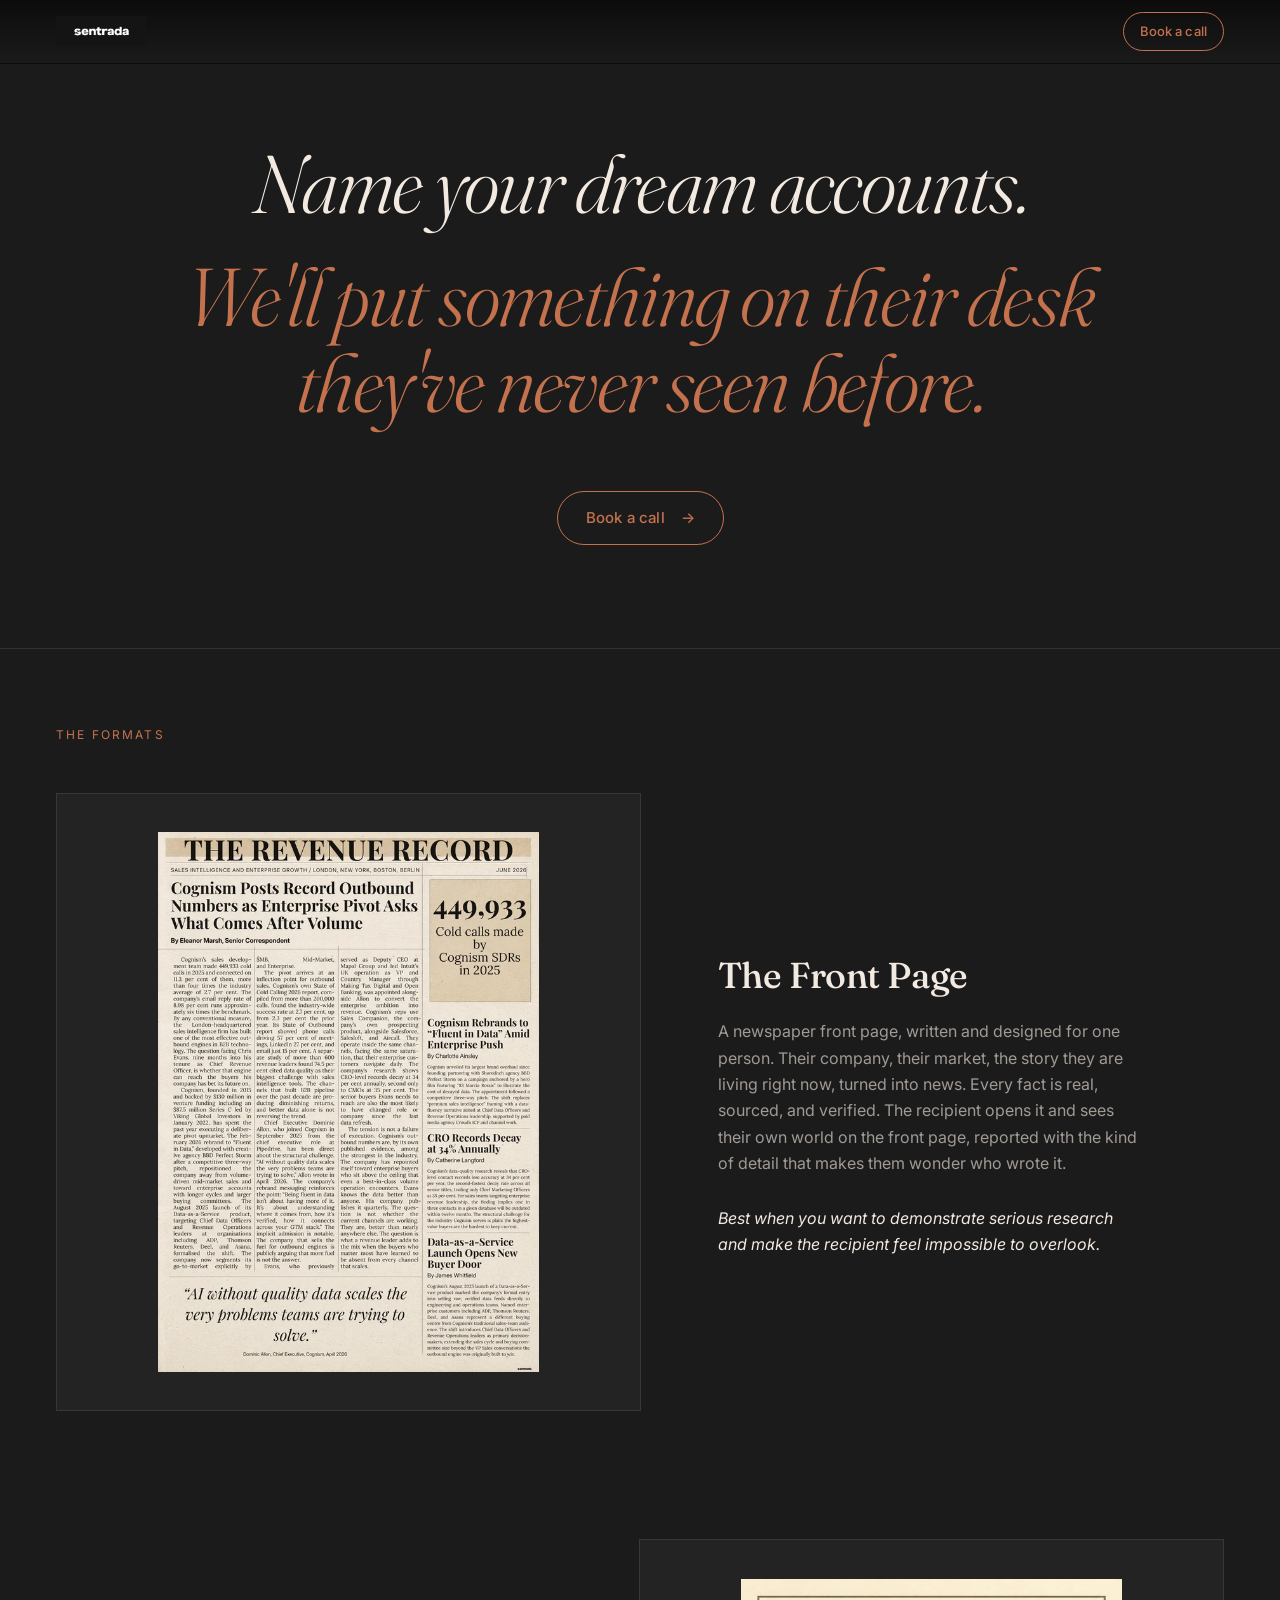
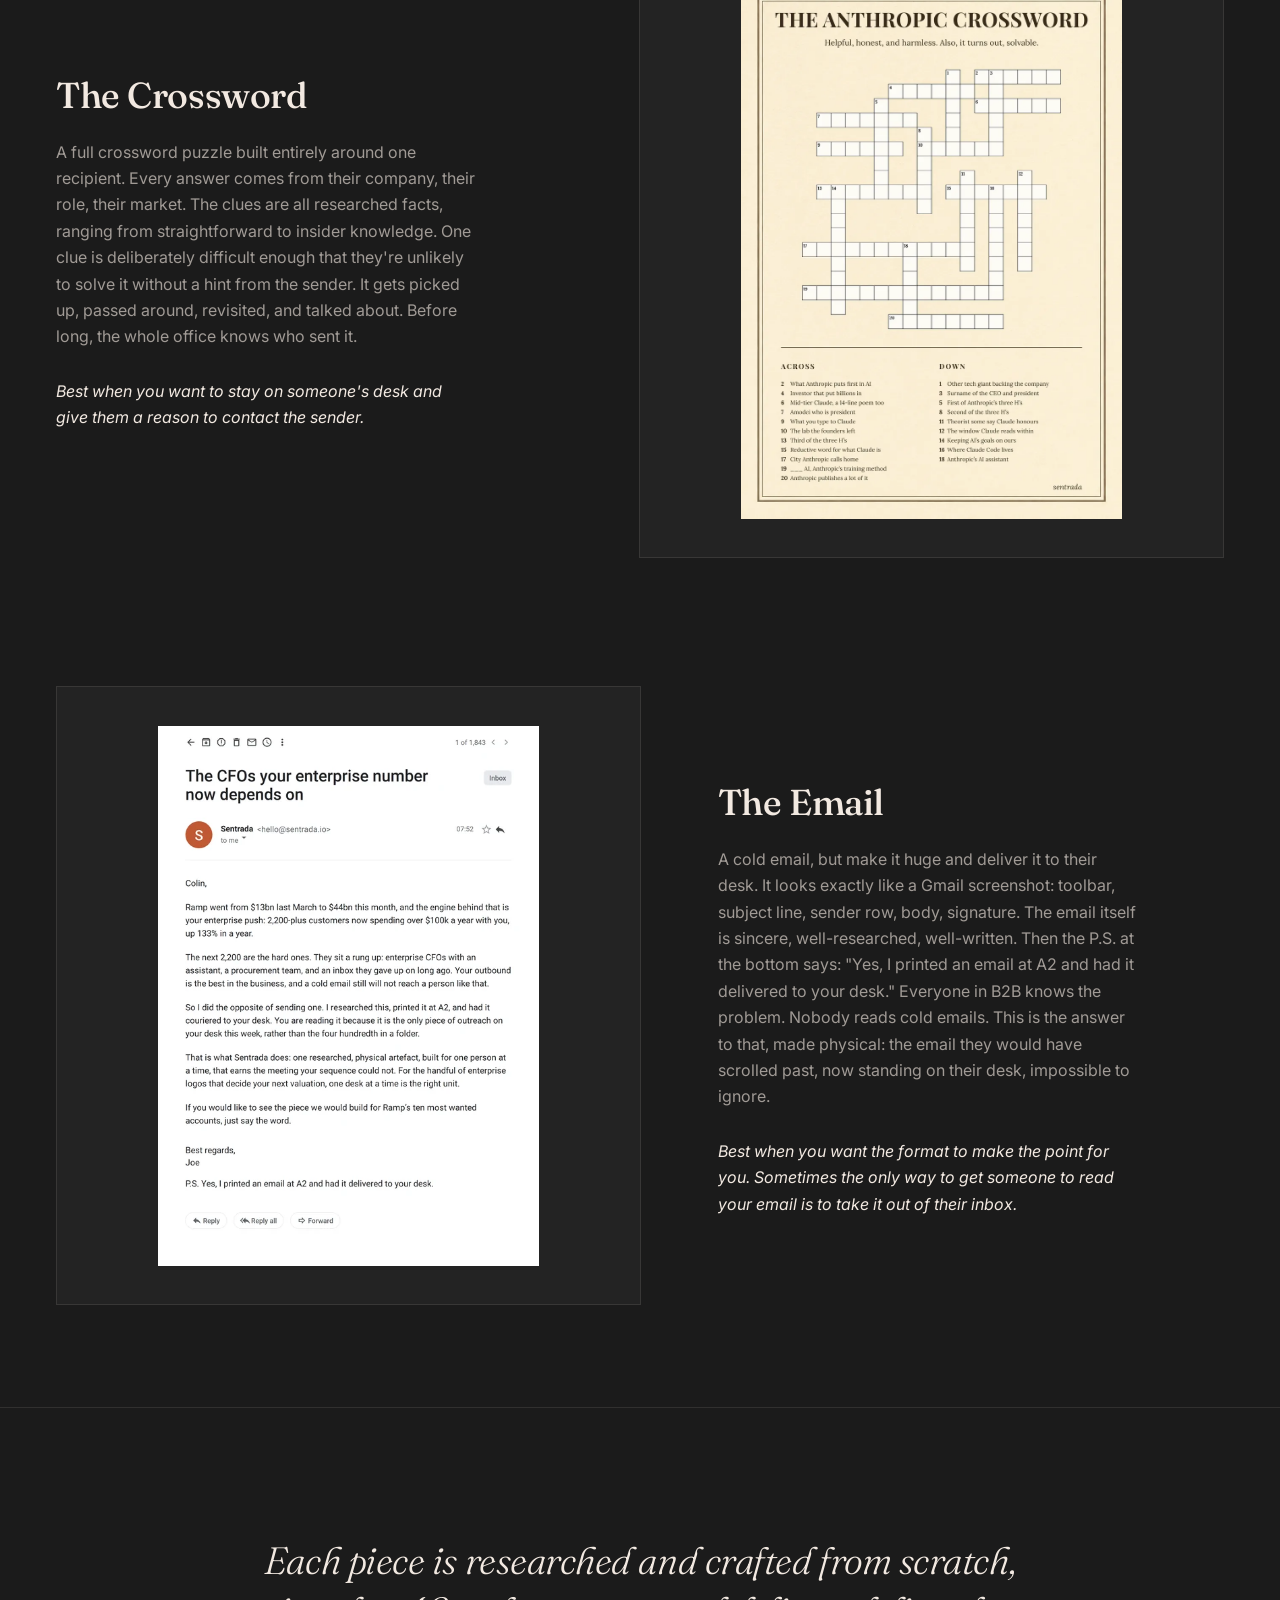
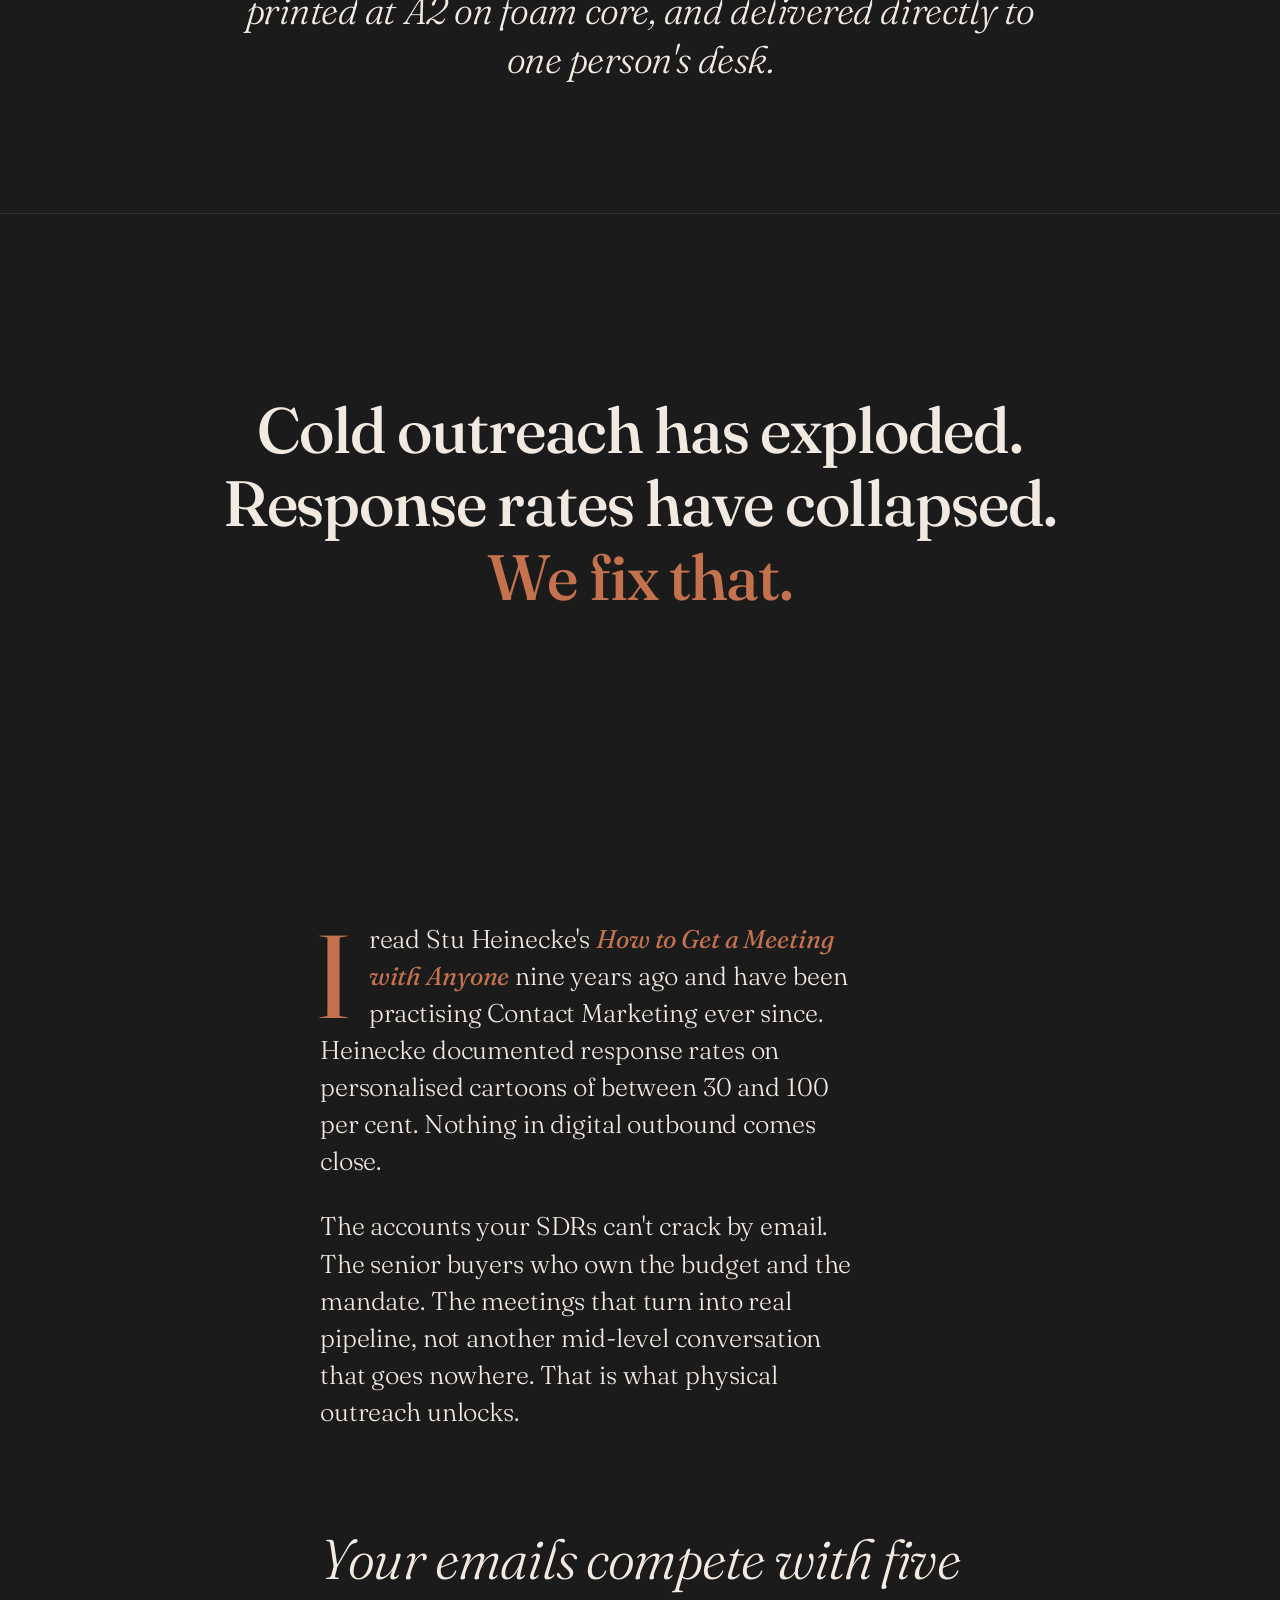
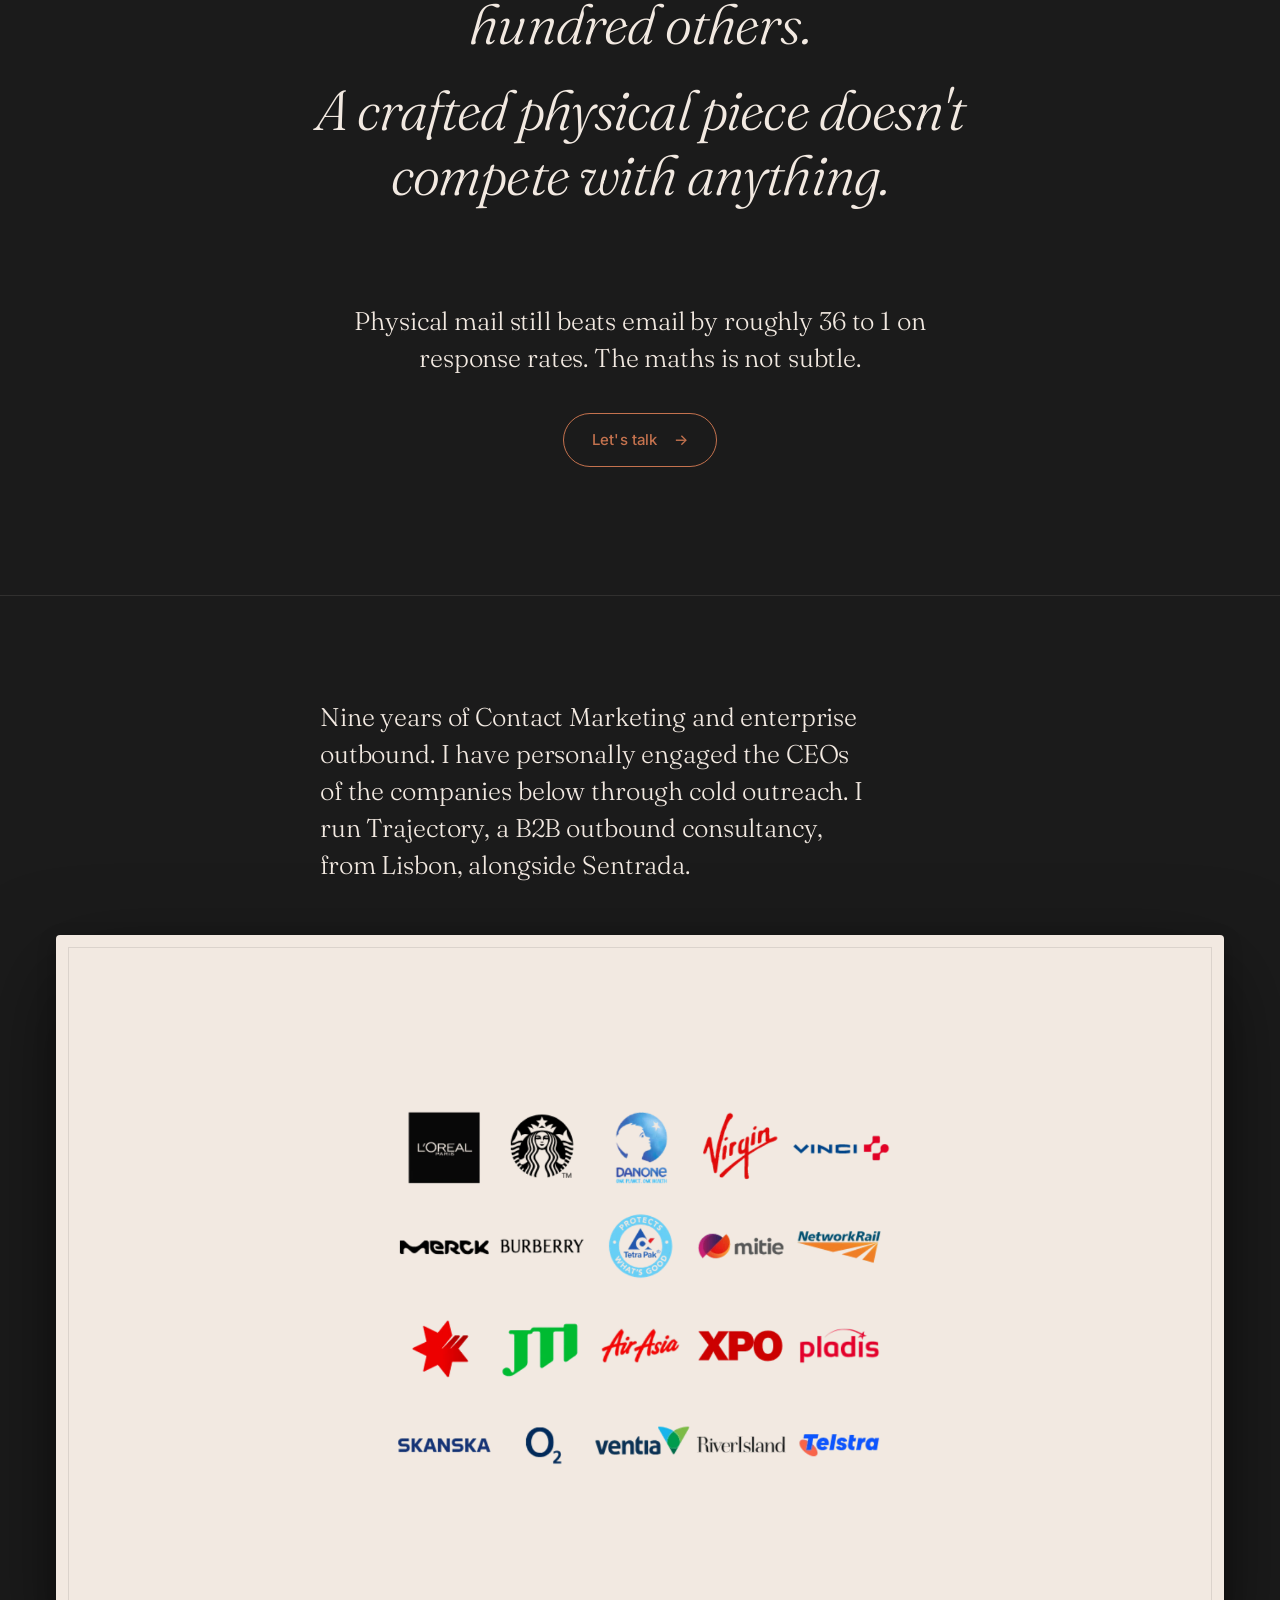
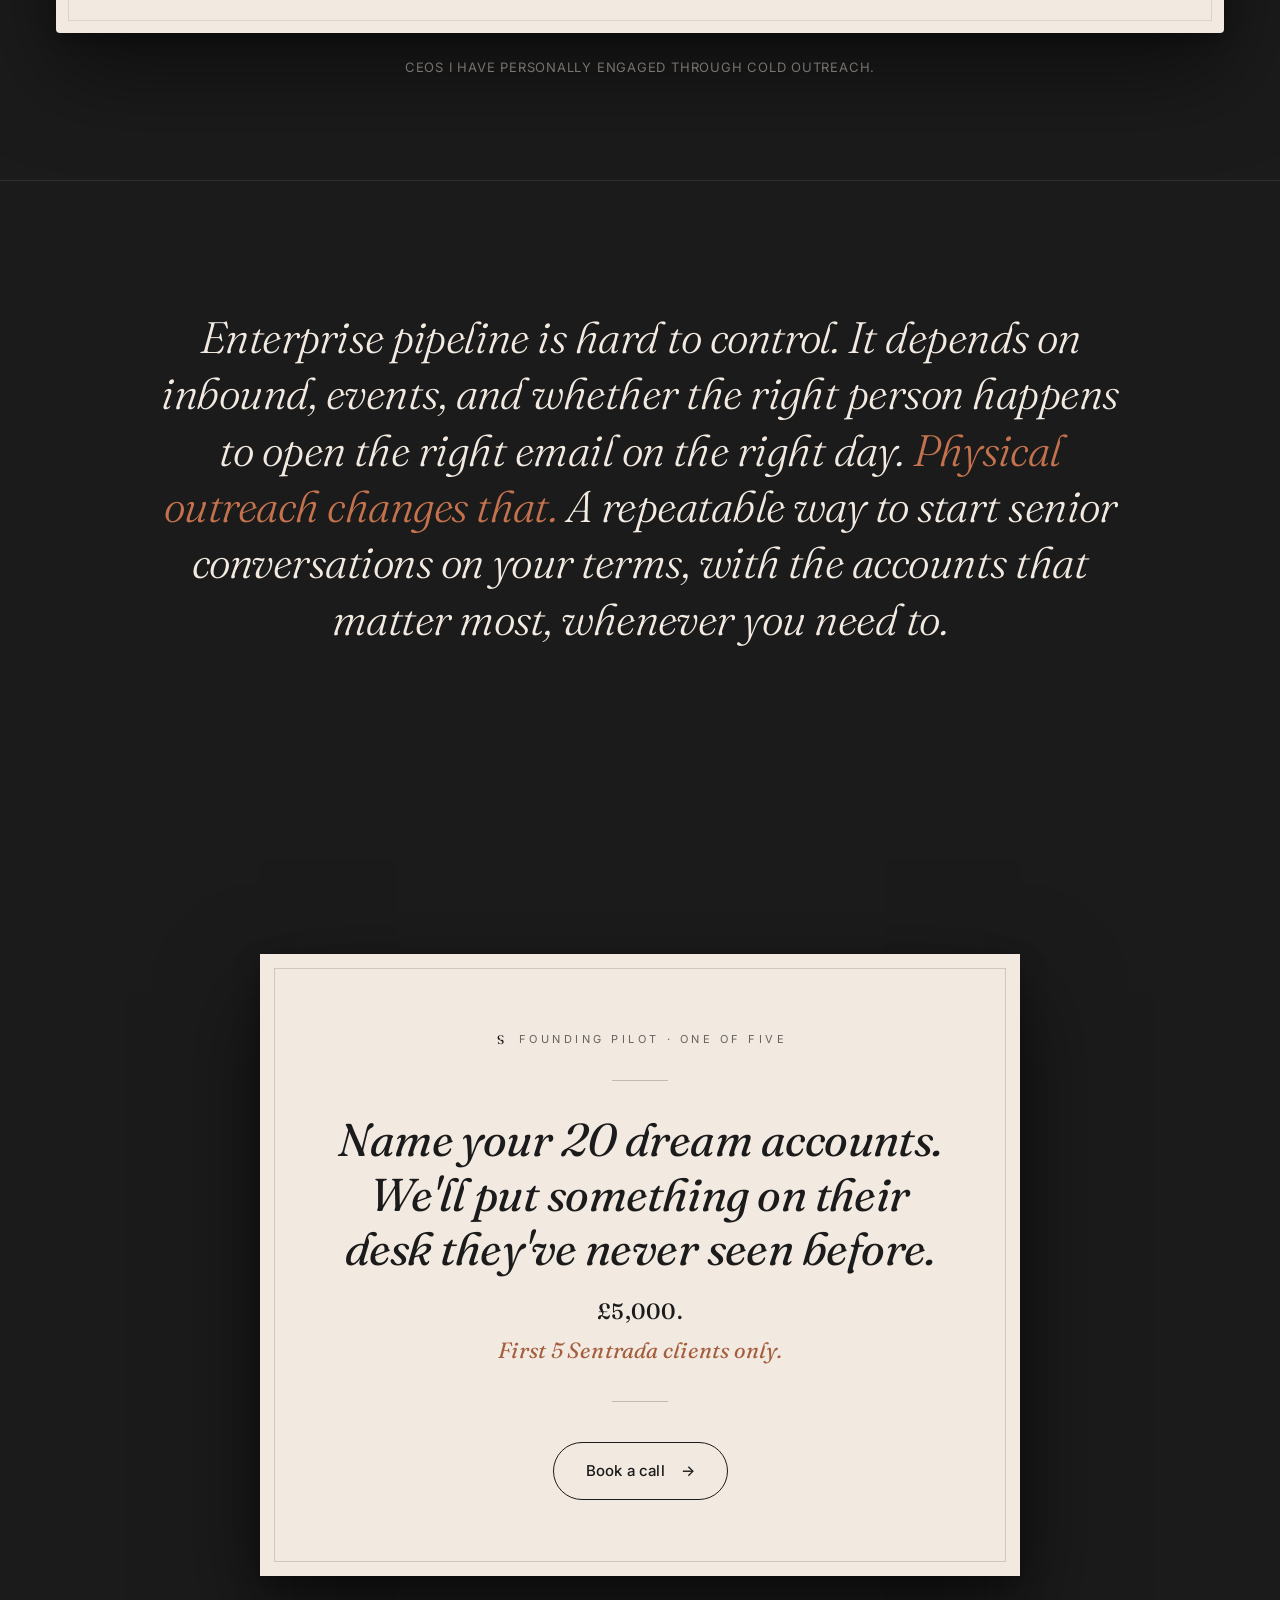
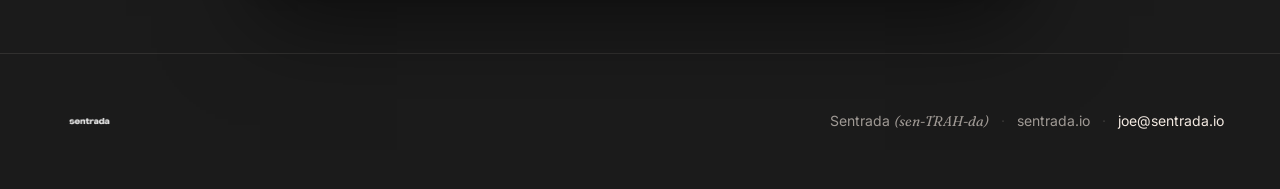
==== index.html @ d6042006 "Title: "Sentrada · Crafted physical outreach" The full pain line was awkward in browser tabs and lin" ====
<!doctype html>
<html lang="en-GB">
<head>
  <meta charset="utf-8" />
  <meta name="viewport" content="width=device-width, initial-scale=1, viewport-fit=cover" />
  <title>Sentrada · Crafted physical outreach</title>
  <meta name="description" content="Sentrada builds bespoke physical pieces, researched from scratch and delivered to one person's desk. Founding pilot now open." />
  <meta name="theme-color" content="#1B1B1B" />

  <!-- Open Graph -->
  <meta property="og:type" content="website" />
  <meta property="og:site_name" content="Sentrada" />
  <meta property="og:title" content="Sentrada · Crafted physical outreach" />
  <meta property="og:description" content="Bespoke physical outreach, researched from scratch and delivered to one person's desk. Founding pilot now open." />
  <meta property="og:url" content="https://sentrada.io" />
  <meta property="og:image" content="https://sentrada.io/assets/og.png" />
  <meta property="og:image:width" content="1200" />
  <meta property="og:image:height" content="630" />
  <meta property="og:image:alt" content="Sentrada. Cold outreach has exploded. Response rates have collapsed. We fix that. Founding pilot, first 5 Sentrada clients only." />

  <!-- Twitter card -->
  <meta name="twitter:card" content="summary_large_image" />
  <meta name="twitter:title" content="Sentrada · Crafted physical outreach" />
  <meta name="twitter:description" content="Bespoke physical outreach, researched from scratch and delivered to one person's desk. Founding pilot now open." />
  <meta name="twitter:image" content="https://sentrada.io/assets/og.png" />

  <link rel="canonical" href="https://sentrada.io/" />
  <link rel="icon" type="image/svg+xml" href="assets/favicon.svg" />
  <link rel="icon" type="image/png" sizes="32x32" href="assets/favicon-32.png" />
  <link rel="apple-touch-icon" sizes="180x180" href="assets/apple-touch-icon.png" />
  <link rel="preconnect" href="https://fonts.googleapis.com" />
  <link rel="preconnect" href="https://fonts.gstatic.com" crossorigin />
  <link href="https://fonts.googleapis.com/css2?family=Fraunces:opsz,wght@9..144,300;9..144,400;9..144,500;9..144,600&family=Inter:wght@400;500;600&display=swap" rel="stylesheet" />
  <link rel="stylesheet" href="styles.css" />

  <!-- Plausible analytics -->
  <script defer data-domain="sentrada.io" src="https://plausible.io/js/script.js"></script>
</head>
<body>

  <header class="topbar" aria-label="Primary">
    <a href="#top" class="wordmark" aria-label="Sentrada home">
      <img src="assets/logoonblack.webp" alt="Sentrada" width="600" height="200" />
    </a>
    <a class="topbar-cta" href="https://calendar.app.google/ncFJSphS8WRbvKzf8" data-cta="topbar" target="_blank" rel="noopener">Book a call</a>
  </header>

  <main id="top">

    <!-- 1. HERO (text-only, hook-statement style) -->
    <section class="hero hero-text" aria-label="Hero">
      <p class="hook-statement reveal">
        <span class="hook-line">Name your dream accounts.</span>
        <span class="hook-line">We'll put something on their desk they've never seen before.</span>
      </p>
      <div class="cta-row reveal">
        <a class="cta primary" href="https://calendar.app.google/ncFJSphS8WRbvKzf8" data-cta="hero" target="_blank" rel="noopener">Book a call</a>
      </div>
    </section>

    <!-- 2. THE FORMATS -->
    <section class="formats" aria-label="The formats">
      <p class="kicker reveal">The formats</p>

      <div class="gallery">
        <article class="piece reveal">
          <div class="piece-img">
            <img src="assets/newspaper-cognism.webp"
                 srcset="assets/newspaper-cognism-sm.webp 600w, assets/newspaper-cognism.webp 1200w"
                 sizes="(max-width: 880px) 100vw, 33vw"
                 alt="The Front Page: a newspaper front page written and designed for one person, with their company as the headline."
                 width="1200" height="1697"
                 loading="lazy" decoding="async" />
          </div>
          <div class="piece-meta">
            <h3 class="piece-title">The Front Page</h3>
            <p class="piece-body">
              A newspaper front page, written and designed for one person. Their
              company, their market, the story they are living right now, turned into
              news. Every fact is real, sourced, and verified. The recipient opens it
              and sees their own world on the front page, reported with the kind of
              detail that makes them wonder who wrote it.
            </p>
            <p class="piece-body piece-best">
              Best when you want to demonstrate serious research and make the recipient
              feel impossible to overlook.
            </p>
          </div>
        </article>

        <article class="piece reveal">
          <div class="piece-img">
            <img src="assets/crossword-anthropic.webp"
                 srcset="assets/crossword-anthropic-sm.webp 900w, assets/crossword-anthropic.webp 2000w"
                 sizes="(max-width: 880px) 100vw, 33vw"
                 alt="The Crossword: a full crossword puzzle built entirely around one recipient, with every clue researched from their company and role."
                 width="2000" height="2828"
                 loading="lazy" decoding="async" />
          </div>
          <div class="piece-meta">
            <h3 class="piece-title">The Crossword</h3>
            <p class="piece-body">
              A full crossword puzzle built entirely around one recipient. Every answer
              comes from their company, their role, their market. The clues are all
              researched facts, ranging from straightforward to insider knowledge. One
              clue is deliberately difficult enough that they're unlikely to solve it
              without a hint from the sender. It gets picked up, passed around,
              revisited, and talked about. Before long, the whole office knows who
              sent it.
            </p>
            <p class="piece-body piece-best">
              Best when you want to stay on someone's desk and give them a reason to
              contact the sender.
            </p>
          </div>
        </article>

        <article class="piece reveal">
          <div class="piece-img">
            <img src="assets/email-ramp.webp"
                 srcset="assets/email-ramp-sm.webp 565w, assets/email-ramp.webp 1696w"
                 sizes="(max-width: 880px) 100vw, 33vw"
                 alt="The Email: a cold email blown up to A2 and delivered to the recipient's desk, with a P.S. acknowledging the printed format."
                 width="1696" height="2400"
                 loading="lazy" decoding="async" />
          </div>
          <div class="piece-meta">
            <h3 class="piece-title">The Email</h3>
            <p class="piece-body">
              A cold email, but make it huge and deliver it to their desk. It looks
              exactly like a Gmail screenshot: toolbar, subject line, sender row, body,
              signature. The email itself is sincere, well-researched, well-written.
              Then the P.S. at the bottom says: "Yes, I printed an email at A2 and had
              it delivered to your desk." Everyone in B2B knows the problem. Nobody
              reads cold emails. This is the answer to that, made physical: the email
              they would have scrolled past, now standing on their desk, impossible to
              ignore.
            </p>
            <p class="piece-body piece-best">
              Best when you want the format to make the point for you. Sometimes the
              only way to get someone to read your email is to take it out of their
              inbox.
            </p>
          </div>
        </article>

      </div>

    </section>

    <!-- 3. EXPLANATION -->
    <section class="explanation" aria-label="How each piece is made">
      <p class="explanation-line reveal">
        Each piece is researched and crafted from scratch, printed at A2 on foam core,
        and delivered directly to one person's desk.
      </p>
    </section>

    <!-- 4. MARKET CONTEXT -->
    <section class="market-context" aria-label="Why this matters now">
      <p class="market-context-statement reveal">
        Cold outreach has exploded.<br>
        Response rates have collapsed.<br>
        <span class="accent">We fix that.</span>
      </p>
    </section>

    <!-- 5. WHY THIS WORKS -->
    <section class="proof" aria-label="Why this works">
      <div class="prose reveal">
        <p class="prose-lede">
          I read Stu Heinecke's <em>How to Get a Meeting with Anyone</em> nine years ago
          and have been practising Contact Marketing ever since. Heinecke documented
          response rates on personalised cartoons of between 30 and 100 per cent.
          Nothing in digital outbound comes close.
        </p>
        <p>
          The accounts your SDRs can't crack by email. The senior buyers who own the
          budget and the mandate. The meetings that turn into real pipeline, not
          another mid-level conversation that goes nowhere. That is what physical
          outreach unlocks.
        </p>
      </div>

      <aside class="pullquote reveal">
        <p>Your emails compete with five hundred others.</p>
        <p class="pullquote-pivot">A crafted physical piece doesn't compete with anything.</p>
      </aside>

      <div class="prose prose-close reveal">
        <p>
          Physical mail still beats email by roughly 36 to 1 on response rates.
          The maths is not subtle.
        </p>
        <div class="cta-row">
          <a class="cta primary" href="https://calendar.app.google/ncFJSphS8WRbvKzf8" data-cta="proof" target="_blank" rel="noopener">Let's talk</a>
        </div>
      </div>
    </section>

    <!-- 6. PERSONAL TRACK RECORD -->
    <section class="track" aria-label="Personal track record">
      <div class="prose reveal">
        <p>
          Nine years of Contact Marketing and enterprise outbound. I have personally
          engaged the CEOs of the companies below through cold outreach.
          I run Trajectory, a B2B outbound consultancy, from Lisbon, alongside Sentrada.
        </p>
      </div>
      <figure class="logo-grid reveal" aria-label="CEOs engaged through cold outreach">
        <img src="assets/logos.webp"
             alt="Logos of companies whose CEOs I have personally engaged through cold outreach: L'Oreal, Starbucks, Danone, Virgin, VINCI, Merck, Burberry, Tetra Pak, Mitie, Network Rail, NAB, JTI, AirAsia, XPO, Pladis, Skanska, O2, Ventia, River Island, Telstra"
             width="1920" height="1080"
             loading="lazy" decoding="async" />
      </figure>
      <p class="logos-caption reveal">CEOs I have personally engaged through cold outreach.</p>
    </section>

    <!-- 7. BRIDGE: why this matters -->
    <section class="bridge" aria-label="Why this matters">
      <p class="bridge-statement reveal">
        Enterprise pipeline is hard to control. It depends on inbound, events, and
        whether the right person happens to open the right email on the right day.
        <span class="bridge-pivot">Physical outreach changes that.</span>
        A repeatable way to start senior conversations on your terms, with the
        accounts that matter most, whenever you need to.
      </p>
    </section>

    <!-- 8. FOUNDING PILOT OFFER -->
    <section id="book" class="offer" aria-label="Founding pilot offer">
      <article class="invitation reveal">
        <header class="invitation-eyebrow">
          <svg class="invitation-mark" viewBox="0 0 64 64" width="14" height="14" aria-hidden="true">
            <defs>
              <mask id="inv-cut">
                <rect width="100%" height="100%" fill="white"/>
                <rect x="-4" y="30" width="72" height="4" fill="black" transform="rotate(-32 32 32)"/>
              </mask>
            </defs>
            <g fill="#1B1B1B" mask="url(#inv-cut)">
              <text x="32" y="48" text-anchor="middle"
                    font-family="Fraunces, 'Times New Roman', Georgia, serif"
                    font-weight="500" font-size="56" letter-spacing="-0.01em">s</text>
            </g>
          </svg>
          <span>Founding pilot · One of five</span>
        </header>

        <hr class="invitation-rule" />

        <p class="invitation-headline">
          Name your 20 dream accounts. We'll put something on their desk
          they've never seen before.
        </p>

        <p class="invitation-price">£5,000. <span class="invitation-price-em">First 5 Sentrada clients only.</span></p>

        <hr class="invitation-rule" />

        <div class="invitation-cta">
          <a class="cta inline-cta" href="https://calendar.app.google/ncFJSphS8WRbvKzf8" data-cta="offer" target="_blank" rel="noopener">Book a call</a>
        </div>
      </article>
    </section>

  </main>

  <!-- 9. FOOTER -->
  <footer class="footer">
    <a href="#top" class="footer-mark" aria-label="Sentrada">
      <img src="assets/logoonblack.webp" alt="Sentrada" width="600" height="200" />
    </a>
    <div class="footer-meta">
      <span class="footer-pronounce">Sentrada <em>(sen-TRAH-da)</em></span>
      <span class="dot" aria-hidden="true">·</span>
      <span>sentrada.io</span>
      <span class="dot" aria-hidden="true">·</span>
      <a href="mailto:joe@sentrada.io">joe@sentrada.io</a>
    </div>
  </footer>

  <a class="mobile-cta" href="https://calendar.app.google/ncFJSphS8WRbvKzf8" data-cta="mobile-sticky" target="_blank" rel="noopener" aria-label="Book a call">
    Book a call
  </a>

  <script src="script.js" defer></script>
</body>
</html>
---- styles.css ----
/* Sentrada · single-page sales site
   Palette
     Charcoal     #1B1B1B
     Lisbon Clay  #C4724E
     Warm Stone   #F2E9E1
*/

:root {
  --charcoal: #1B1B1B;
  --charcoal-soft: #232323;
  --clay: #C4724E;
  --clay-deep: #A55E3D;
  --stone: #F2E9E1;
  --stone-dim: rgba(242, 233, 225, 0.62);
  --stone-faint: rgba(242, 233, 225, 0.14);
  --hairline: rgba(242, 233, 225, 0.10);

  --display: "Fraunces", "Times New Roman", Georgia, serif;
  --body: "Inter", -apple-system, BlinkMacSystemFont, "Segoe UI", system-ui, sans-serif;

  --max: 1240px;
  --gutter: clamp(20px, 5vw, 56px);

  --ease: cubic-bezier(0.22, 1, 0.36, 1);
}

* { box-sizing: border-box; }

html, body {
  margin: 0;
  padding: 0;
  background: var(--charcoal);
  color: var(--stone);
  font-family: var(--body);
  font-size: 17px;
  line-height: 1.6;
  -webkit-font-smoothing: antialiased;
  -moz-osx-font-smoothing: grayscale;
  text-rendering: optimizeLegibility;
}

img { max-width: 100%; display: block; }
a { color: inherit; }

::selection { background: var(--clay); color: var(--charcoal); }

/* ---------- Top bar ---------- */
.topbar {
  position: sticky;
  top: 0;
  z-index: 50;
  display: flex;
  align-items: center;
  justify-content: space-between;
  padding: 12px var(--gutter);
  /* Soft gradient overlay at the top of the page so the wordmark
     reads cleanly over the hero piece without a heavy bar. */
  background: linear-gradient(180deg, rgba(0, 0, 0, 0.55), rgba(0, 0, 0, 0));
  backdrop-filter: none;
  -webkit-backdrop-filter: none;
  border-bottom: 1px solid transparent;
  transition: background-color .35s var(--ease), border-color .35s var(--ease), padding .25s var(--ease), backdrop-filter .35s var(--ease);
}
.topbar.scrolled {
  background: var(--charcoal);
  backdrop-filter: none;
  -webkit-backdrop-filter: none;
  border-bottom-color: var(--hairline);
}
.wordmark img {
  height: 30px;
  width: auto;
  display: block;
  mix-blend-mode: lighten;
}
.topbar-cta {
  font-family: var(--body);
  font-size: 13px;
  font-weight: 500;
  text-decoration: none;
  color: var(--clay);
  letter-spacing: 0.01em;
  background: transparent;
  border: 1.5px solid var(--clay);
  padding: 8px 16px;
  border-radius: 999px;
  transition: background-color .25s var(--ease), color .25s var(--ease), border-color .25s var(--ease);
}
.topbar-cta:hover {
  background: var(--clay);
  color: var(--charcoal);
  border-color: var(--clay);
}

/* ---------- Typography ---------- */
.display {
  font-family: var(--display);
  font-weight: 400;
  letter-spacing: -0.015em;
  font-feature-settings: "ss01" on, "ss02" on;
}
h1.display {
  font-size: clamp(30px, 4.4vw, 52px);
  line-height: 1.08;
  margin: 0;
  color: var(--stone);
  font-weight: 500;
  letter-spacing: -0.018em;
}
.accent { color: var(--clay); }

.kicker {
  font-family: var(--body);
  text-transform: uppercase;
  letter-spacing: 0.18em;
  font-size: 12px;
  color: var(--clay);
  margin: 0 0 18px 0;
}

/* Standalone formats kicker: alignment + breathing room before the gallery */
.formats > .kicker {
  max-width: var(--max);
  margin: 0 auto clamp(28px, 4vw, 48px);
}

.lede {
  font-size: clamp(17px, 1.6vw, 20px);
  line-height: 1.55;
  color: var(--stone);
  max-width: 56ch;
}

.pronounce {
  font-family: var(--display);
  color: var(--stone-dim);
  font-size: 15px;
  margin-top: 6px;
}
.pronounce .brand-name { color: var(--stone); }
.pronounce .phon { font-style: italic; }

/* ---------- CTA ---------- */
.cta-row { margin-top: 28px; display: flex; gap: 14px; flex-wrap: wrap; }
.cta {
  display: inline-flex;
  align-items: center;
  justify-content: center;
  gap: 8px;
  text-decoration: none;
  font-weight: 500;
  font-size: 15px;
  letter-spacing: 0.01em;
  padding: 14px 28px;
  border-radius: 999px;
  border: 1.5px solid transparent;
  transition: transform .25s var(--ease), background-color .25s var(--ease), color .25s var(--ease), border-color .25s var(--ease);
  will-change: transform;
}
.cta.primary {
  background: transparent;
  color: var(--clay);
  border-color: var(--clay);
}
.cta.primary:hover {
  background: var(--clay);
  color: var(--charcoal);
  border-color: var(--clay);
  transform: translateY(-1px);
}
.cta.large { padding: 18px 34px; font-size: 16px; }

/* Trailing arrow on the in-flow CTAs. Slides on hover. */
.cta::after {
  content: "\2192"; /* → */
  display: inline-block;
  margin-left: 8px;
  transform: translateX(0);
  transition: transform .3s var(--ease);
}
.cta:hover::after { transform: translateX(4px); }
@media (prefers-reduced-motion: reduce) {
  .cta::after { transition: none; }
  .cta:hover::after { transform: none; }
}

/* ---------- Hero ---------- */
.hero {
  padding-top: 0;
  padding-bottom: clamp(64px, 9vw, 120px);
}
.hero-figure {
  margin: 0;
  padding: 0;
  width: 100%;
  background: var(--charcoal);
  border-bottom: 1px solid var(--hairline);
  overflow: hidden;
  display: flex;
  align-items: center;
  justify-content: center;
}
.hero-figure img {
  width: 100%;
  max-width: 1600px;
  height: auto;
  max-height: 88vh;
  display: block;
  object-fit: contain;
}
.hero-copy {
  max-width: var(--max);
  margin: 0 auto;
  padding: clamp(40px, 7vw, 84px) var(--gutter) 0;
}
.hero-copy h1 { max-width: 32ch; }
.hero-copy .lede { margin-top: 22px; }

/* ---------- Hero (text-only variant) ---------- */
.hero.hero-text {
  padding-top: clamp(40px, 6vw, 96px);
  padding-bottom: clamp(60px, 8vw, 120px);
  padding-left: var(--gutter);
  padding-right: var(--gutter);
  text-align: center;
}
.hero-text-inner {
  max-width: 1240px;
  margin: 0 auto;
}
.hero-headline {
  font-family: var(--display);
  font-weight: 500;
  font-size: clamp(40px, 8vw, 96px);
  line-height: 1.02;
  letter-spacing: -0.025em;
  color: var(--stone);
  margin: 0 auto;
  max-width: 16ch;
}
.hero-subheadline {
  font-family: var(--display);
  font-style: italic;
  font-weight: 400;
  font-size: clamp(24px, 4.4vw, 56px);
  line-height: 1.15;
  letter-spacing: -0.012em;
  color: var(--clay);
  margin: clamp(24px, 3.5vw, 48px) auto 0;
  max-width: 22ch;
}
.hero-text .cta-row {
  justify-content: center;
  margin-top: clamp(40px, 5vw, 64px);
}

/* ---------- Explanation section ---------- */
.explanation {
  padding-top: clamp(72px, 10vw, 130px);
  padding-bottom: clamp(72px, 10vw, 130px);
  border-top: 1px solid var(--hairline);
  text-align: center;
}
.explanation-line {
  font-family: var(--display);
  font-style: italic;
  font-weight: 300;
  font-size: clamp(22px, 3.2vw, 38px);
  line-height: 1.3;
  letter-spacing: -0.012em;
  color: var(--stone);
  margin: 0 auto;
  max-width: 34ch;
}

/* ---------- Market context section ---------- */
.market-context {
  padding-top: clamp(96px, 14vw, 180px);
  padding-bottom: clamp(96px, 14vw, 180px);
  border-top: 1px solid var(--hairline);
  text-align: center;
}
.market-context-statement {
  font-family: var(--display);
  font-weight: 500;
  font-size: clamp(22px, 5vw, 64px);
  line-height: 1.15;
  letter-spacing: -0.018em;
  color: var(--stone);
  margin: 0 auto;
  max-width: 32ch;
}

/* ---------- Section base ---------- */
section {
  padding-left: var(--gutter);
  padding-right: var(--gutter);
}
.section-intro,
.prose {
  max-width: var(--max);
  margin: 0 auto;
}
.section-intro {
  padding-bottom: clamp(40px, 5vw, 68px);
}

/* Centre the formats-section intro to match the proof/track prose */
.formats .section-intro {
  max-width: 640px;
  margin-left: auto;
  margin-right: auto;
}

.section-lede {
  font-family: var(--display);
  font-size: clamp(22px, 2.4vw, 30px);
  line-height: 1.3;
  margin: 0;
  max-width: 36ch;
  color: var(--stone);
  font-weight: 400;
  letter-spacing: -0.01em;
}

/* ---------- Formats / Gallery ---------- */
.formats {
  padding-top: clamp(40px, 6vw, 80px);
  padding-bottom: clamp(64px, 8vw, 120px);
  border-top: 1px solid var(--hairline);
}
.gallery {
  max-width: var(--max);
  margin: 0 auto;
  display: flex;
  flex-direction: column;
  gap: clamp(72px, 10vw, 140px);
}
.piece {
  display: flex;
  align-items: center;
  gap: clamp(40px, 6vw, 96px);
  margin: 0;
}
.piece:nth-child(even) { flex-direction: row-reverse; }
.piece-img,
.piece-meta {
  flex: 1;
  min-width: 0;
}
.piece-meta {
  display: flex;
  flex-direction: column;
  gap: 14px;
}
.piece-img {
  background: var(--charcoal-soft);
  border: 1px solid var(--hairline);
  padding: clamp(18px, 3vw, 40px);
  display: flex;
  align-items: center;
  justify-content: center;
  overflow: hidden;
  transition:
    transform .6s var(--ease),
    border-color .4s var(--ease);
}
.piece-img img {
  display: block;
  width: 100%;
  height: auto;
  max-height: 540px;
  object-fit: contain;
  transform: scale(1);
  transition: transform 1.4s var(--ease);
}
.piece:hover .piece-img {
  border-color: rgba(242, 233, 225, 0.22);
  transform: translateY(-3px);
}
.piece:hover .piece-img img { transform: scale(1.025); }
@media (prefers-reduced-motion: reduce) {
  .piece-img,
  .piece-img img {
    transition: none !important;
    transform: none !important;
  }
}
.piece-title {
  font-family: var(--display);
  font-weight: 500;
  font-size: clamp(26px, 3vw, 36px);
  letter-spacing: -0.012em;
  margin: 0;
  color: var(--stone);
}
.piece-body {
  font-size: 16px;
  line-height: 1.65;
  color: var(--stone-dim);
  margin: 0;
  max-width: 42ch;
}
.piece-body + .piece-body { margin-top: 14px; }
.piece-best { font-style: italic; color: var(--stone); }
.companion {
  max-width: 80ch;
  margin: clamp(40px, 5vw, 64px) auto 0;
  font-family: var(--body);
  font-size: 14px;
  line-height: 1.65;
  color: var(--stone-dim);
  text-align: center;
  letter-spacing: 0.01em;
  border-top: none;
  padding-top: 0;
}
.companion::before {
  content: "+";
  display: inline-block;
  margin-right: 10px;
  color: var(--clay);
  font-family: var(--display);
  font-style: italic;
}

/* ---------- Bridge (between track and offer) ---------- */
.bridge {
  padding: clamp(72px, 10vw, 130px) var(--gutter);
  border-top: 1px solid var(--hairline);
  text-align: center;
}
.bridge-statement {
  font-family: var(--display);
  font-style: italic;
  font-weight: 300;
  font-size: clamp(24px, 3.6vw, 44px);
  line-height: 1.28;
  letter-spacing: -0.012em;
  color: var(--stone);
  margin: 0 auto;
  max-width: 36ch;
}
.bridge-pivot { color: var(--clay); }

/* ---------- Hook (the dream-accounts moment) ---------- */
.hook {
  padding: clamp(120px, 18vw, 240px) var(--gutter);
  border-top: 1px solid var(--hairline);
  border-bottom: 1px solid var(--hairline);
  text-align: center;
}
.hook-statement {
  font-family: var(--display);
  font-style: italic;
  font-weight: 300;
  font-size: clamp(34px, 6.4vw, 92px);
  line-height: 1.06;
  letter-spacing: -0.02em;
  color: var(--stone);
  margin: 0 auto;
  max-width: 22ch;
}
.hook-line { display: block; }
.hook-line + .hook-line {
  margin-top: 0.32em;
  color: var(--clay);
}

/* ---------- Proof ---------- */
.proof {
  padding-top: clamp(80px, 10vw, 160px);
  padding-bottom: clamp(80px, 10vw, 160px);
}
.prose p {
  font-family: var(--display);
  font-weight: 300;
  font-size: clamp(20px, 2vw, 26px);
  line-height: 1.45;
  letter-spacing: -0.005em;
  color: var(--stone);
  max-width: 34ch;
  margin: 0 0 28px;
}
.prose p em { font-style: italic; color: var(--clay); font-weight: 400; }
.prose .cta-row { margin-top: 36px; }

/* Centre the prose blocks in proof and track on wide screens
   so the column lives in the middle of the viewport. */
.proof .prose,
.track .prose {
  max-width: 640px;
  margin-left: auto;
  margin-right: auto;
}

/* Closing prose in the proof section (after the pull quote): centred
   to rhyme with the pull quote that precedes it. */
.proof .prose-close { text-align: center; }
.proof .prose-close p {
  margin-left: auto;
  margin-right: auto;
  max-width: 38ch;
}
.proof .prose-close .cta-row { justify-content: center; }

/* Drop cap on the proof's lead paragraph */
.proof .prose-lede::first-letter {
  font-family: var(--display);
  font-weight: 400;
  font-style: normal;
  font-size: 4.6em;
  float: left;
  line-height: 0.82;
  margin: 0.06em 0.14em -0.04em -0.04em;
  color: var(--clay);
}

/* Pull quote */
.pullquote {
  margin: clamp(56px, 8vw, 96px) auto;
  max-width: 960px;
  padding: 0 clamp(8px, 4vw, 64px);
  text-align: center;
  position: relative;
}
.pullquote p {
  font-family: var(--display);
  font-style: italic;
  font-weight: 300;
  font-size: clamp(28px, 4.4vw, 56px);
  line-height: 1.15;
  letter-spacing: -0.015em;
  color: var(--stone);
  margin: 0 auto;
  max-width: 22ch;
  position: relative;
  z-index: 1;
}
.pullquote cite {
  display: block;
  margin-top: 22px;
  font-family: var(--body);
  font-style: normal;
  font-size: 11px;
  letter-spacing: 0.22em;
  text-transform: uppercase;
  color: var(--stone-dim);
}

/* ---------- Track record ---------- */
.track {
  padding-top: clamp(64px, 8vw, 120px);
  padding-bottom: clamp(64px, 8vw, 120px);
  border-top: 1px solid var(--hairline);
}
.track .prose { margin-bottom: clamp(32px, 4vw, 56px); }
.logo-grid {
  max-width: var(--max);
  margin: 0 auto;
  padding: clamp(24px, 3.6vw, 48px) clamp(24px, 3.6vw, 64px);
  background: var(--stone);
  border-radius: 4px;
  box-shadow:
    0 36px 90px rgba(0, 0, 0, 0.50),
    0 6px 18px rgba(0, 0, 0, 0.28);
  position: relative;
}
.logo-grid::before {
  content: "";
  position: absolute;
  inset: 12px;
  border: 1px solid rgba(27, 27, 27, 0.10);
  pointer-events: none;
}
.logo-grid img {
  display: block;
  width: 100%;
  height: auto;
}
.logos-caption {
  max-width: var(--max);
  margin: 24px auto 0;
  font-size: 13px;
  letter-spacing: 0.06em;
  text-transform: uppercase;
  color: var(--stone-dim);
  text-align: center;
}

/* ---------- Founding pilot offer (printed invitation) ---------- */
.offer {
  padding-top: clamp(96px, 14vw, 200px);
  padding-bottom: clamp(48px, 6vw, 88px);
  /* No top border. The invitation floats on charcoal. */
}
.invitation {
  max-width: 760px;
  margin: 0 auto;
  background: var(--stone);
  color: var(--charcoal);
  padding: clamp(44px, 6vw, 96px) clamp(28px, 5vw, 80px);
  position: relative;
  box-shadow:
    0 40px 90px rgba(0, 0, 0, 0.55),
    0 8px 24px rgba(0, 0, 0, 0.30);
  text-align: center;
}
/* Inner deckle border, like a printed card */
.invitation::before {
  content: "";
  position: absolute;
  inset: 14px;
  border: 1px solid rgba(27, 27, 27, 0.16);
  pointer-events: none;
}
.invitation-eyebrow {
  display: flex;
  align-items: center;
  justify-content: center;
  gap: 12px;
  font-family: var(--body);
  text-transform: uppercase;
  letter-spacing: 0.32em;
  font-size: 11px;
  color: rgba(27, 27, 27, 0.65);
  margin-bottom: 4px;
}
.invitation-mark { display: inline-block; flex-shrink: 0; }
.invitation-rule {
  border: 0;
  border-top: 1px solid rgba(27, 27, 27, 0.22);
  width: 56px;
  margin: clamp(20px, 3vw, 32px) auto;
}
.invitation-headline {
  font-family: var(--display);
  font-style: italic;
  font-weight: 400;
  font-size: clamp(26px, 3.6vw, 46px);
  line-height: 1.18;
  letter-spacing: -0.012em;
  margin: 0 auto;
  max-width: 22ch;
  color: var(--charcoal);
}
.invitation-price {
  font-family: var(--display);
  font-weight: 500;
  font-size: clamp(18px, 1.9vw, 22px);
  letter-spacing: 0.01em;
  margin: 18px 0 0;
  color: var(--charcoal);
}
.invitation-price-em {
  display: block;
  margin-top: 4px;
  font-style: italic;
  font-weight: 400;
  color: var(--clay-deep);
}
.invitation-body p {
  font-family: var(--body);
  font-size: 15px;
  line-height: 1.7;
  color: rgba(27, 27, 27, 0.82);
  margin: 0 auto 14px;
  max-width: 52ch;
  text-align: center;
}
.invitation-body p:last-child { margin-bottom: 0; }
.invitation-cta { margin-top: clamp(28px, 4vw, 40px); }
.invitation-cta .cta.inline-cta {
  background: transparent;
  color: var(--charcoal);
  border-color: var(--charcoal);
  padding: 16px 32px;
  font-size: 15px;
}
.invitation-cta .cta.inline-cta:hover {
  background: var(--charcoal);
  color: var(--stone);
  border-color: var(--charcoal);
  transform: translateY(-1px);
}

/* ---------- Footer ---------- */
.footer {
  border-top: 1px solid var(--hairline);
  padding: clamp(36px, 5vw, 56px) var(--gutter);
  display: flex;
  align-items: center;
  justify-content: space-between;
  gap: 16px;
  flex-wrap: wrap;
}
.footer-mark img {
  height: 22px;
  width: auto;
  opacity: 0.92;
  mix-blend-mode: lighten;
  display: block;
}
.footer-meta {
  display: flex;
  align-items: center;
  gap: 12px;
  color: var(--stone-dim);
  font-size: 14px;
}
.footer-meta a { color: var(--stone); text-decoration: none; }
.footer-meta a:hover { color: var(--clay); }
.footer-meta .dot { color: var(--stone-faint); }
.footer-pronounce em { font-family: var(--display); font-style: italic; color: var(--stone-dim); }

/* ---------- Reveal animation ---------- */
.reveal {
  opacity: 0;
  transform: translateY(14px);
  transition: opacity .9s var(--ease), transform .9s var(--ease);
}
.reveal.is-visible {
  opacity: 1;
  transform: none;
}

/* Parents whose children stagger: parent itself does not animate. */
.piece.reveal,
.hook-statement.reveal,
.pullquote.reveal {
  opacity: 1;
  transform: none;
  transition: none;
}

/* Gallery rows: image reveals, title + body follow together. */
.piece .piece-img,
.piece .piece-title,
.piece .piece-body {
  opacity: 0;
  transform: translateY(20px);
  transition:
    opacity .9s var(--ease),
    transform .9s var(--ease);
}
.piece.is-visible .piece-img {
  opacity: 1;
  transform: none;
  transition-delay: 0ms;
}
.piece.is-visible .piece-title,
.piece.is-visible .piece-body {
  opacity: 1;
  transform: none;
  transition-delay: 240ms;
}

/* Hook: two lines reveal in sequence. */
.hook-statement .hook-line {
  display: block;
  opacity: 0;
  transform: translateY(14px);
  transition:
    opacity 1s var(--ease),
    transform 1s var(--ease);
}
.hook-statement.is-visible .hook-line:nth-child(1) {
  opacity: 1;
  transform: none;
  transition-delay: 0ms;
}
.hook-statement.is-visible .hook-line:nth-child(2) {
  opacity: 1;
  transform: none;
  transition-delay: 320ms;
}

/* Pull quote: text rises in two beats. */
.pullquote p {
  opacity: 0;
  transform: translateY(14px);
  transition:
    opacity 1s var(--ease),
    transform 1s var(--ease);
}
.pullquote p + p { margin-top: 0.4em; }
.pullquote-pivot { color: var(--clay); }
.pullquote.is-visible p {
  opacity: 1;
  transform: none;
}
.pullquote.is-visible p:nth-child(2) {
  transition-delay: 280ms;
}

@media (prefers-reduced-motion: reduce) {
  .reveal,
  .piece .piece-img,
  .piece .piece-title,
  .piece .piece-body,
  .hook-statement .hook-line,
  .pullquote p {
    opacity: 1 !important;
    transform: none !important;
    transition: none !important;
  }
}

/* ---------- Sticky mobile CTA ---------- */
.mobile-cta {
  display: none;
}
@media (max-width: 880px) {
  .mobile-cta {
    display: flex;
    position: fixed;
    left: 14px;
    right: 14px;
    bottom: calc(14px + env(safe-area-inset-bottom));
    z-index: 70;
    align-items: center;
    justify-content: center;
    text-decoration: none;
    font-family: var(--body);
    font-weight: 500;
    font-size: 16px;
    letter-spacing: 0.01em;
    color: var(--charcoal);
    background: var(--clay);
    border-radius: 999px;
    padding: 16px 22px;
    box-shadow:
      0 14px 28px rgba(0, 0, 0, 0.55),
      0 4px 10px rgba(0, 0, 0, 0.35);
    transition: transform .35s var(--ease), opacity .25s var(--ease);
    will-change: transform;
  }
  .mobile-cta.is-hidden {
    transform: translateY(160%);
    opacity: 0;
    pointer-events: none;
  }
  body { padding-bottom: 88px; }
}

/* ---------- Mobile ---------- */
@media (max-width: 880px) {
  .gallery { gap: 56px; }
  .piece,
  .piece:nth-child(even) {
    display: flex;
    flex-direction: column;
    align-items: stretch;
    gap: 14px;
  }
  /* Unwrap the desktop meta grouping so title can sit above the image */
  .piece-meta { display: contents; }
  .piece-title { order: 1; }
  .piece-img { order: 2; }
  .piece-body { order: 3; }
  .piece-img img { max-height: 320px; }
  .topbar { padding: 12px var(--gutter); }
  .topbar-cta { display: none; }
  .hero-copy { padding-top: 36px; }
  .hero-copy h1 { font-size: 38px; }
  .cta-row { width: 100%; }
  .cta { width: 100%; padding: 16px 22px; }
  .invitation-cta .cta.inline-cta { width: 100%; }
  /* Hide the hero CTA on mobile - sticky bottom CTA covers it */
  .hero-text .cta-row { display: none !important; }
  .footer { flex-direction: column; align-items: flex-start; }

  .pullquote p { font-size: clamp(28px, 7vw, 40px); max-width: 18ch; }
  .proof .prose-lede::first-letter { font-size: 3.6em; }
}

@media (max-width: 480px) {
  body { font-size: 16px; }
  .invitation { padding: 36px 22px; }
  .invitation::before { inset: 10px; }
}
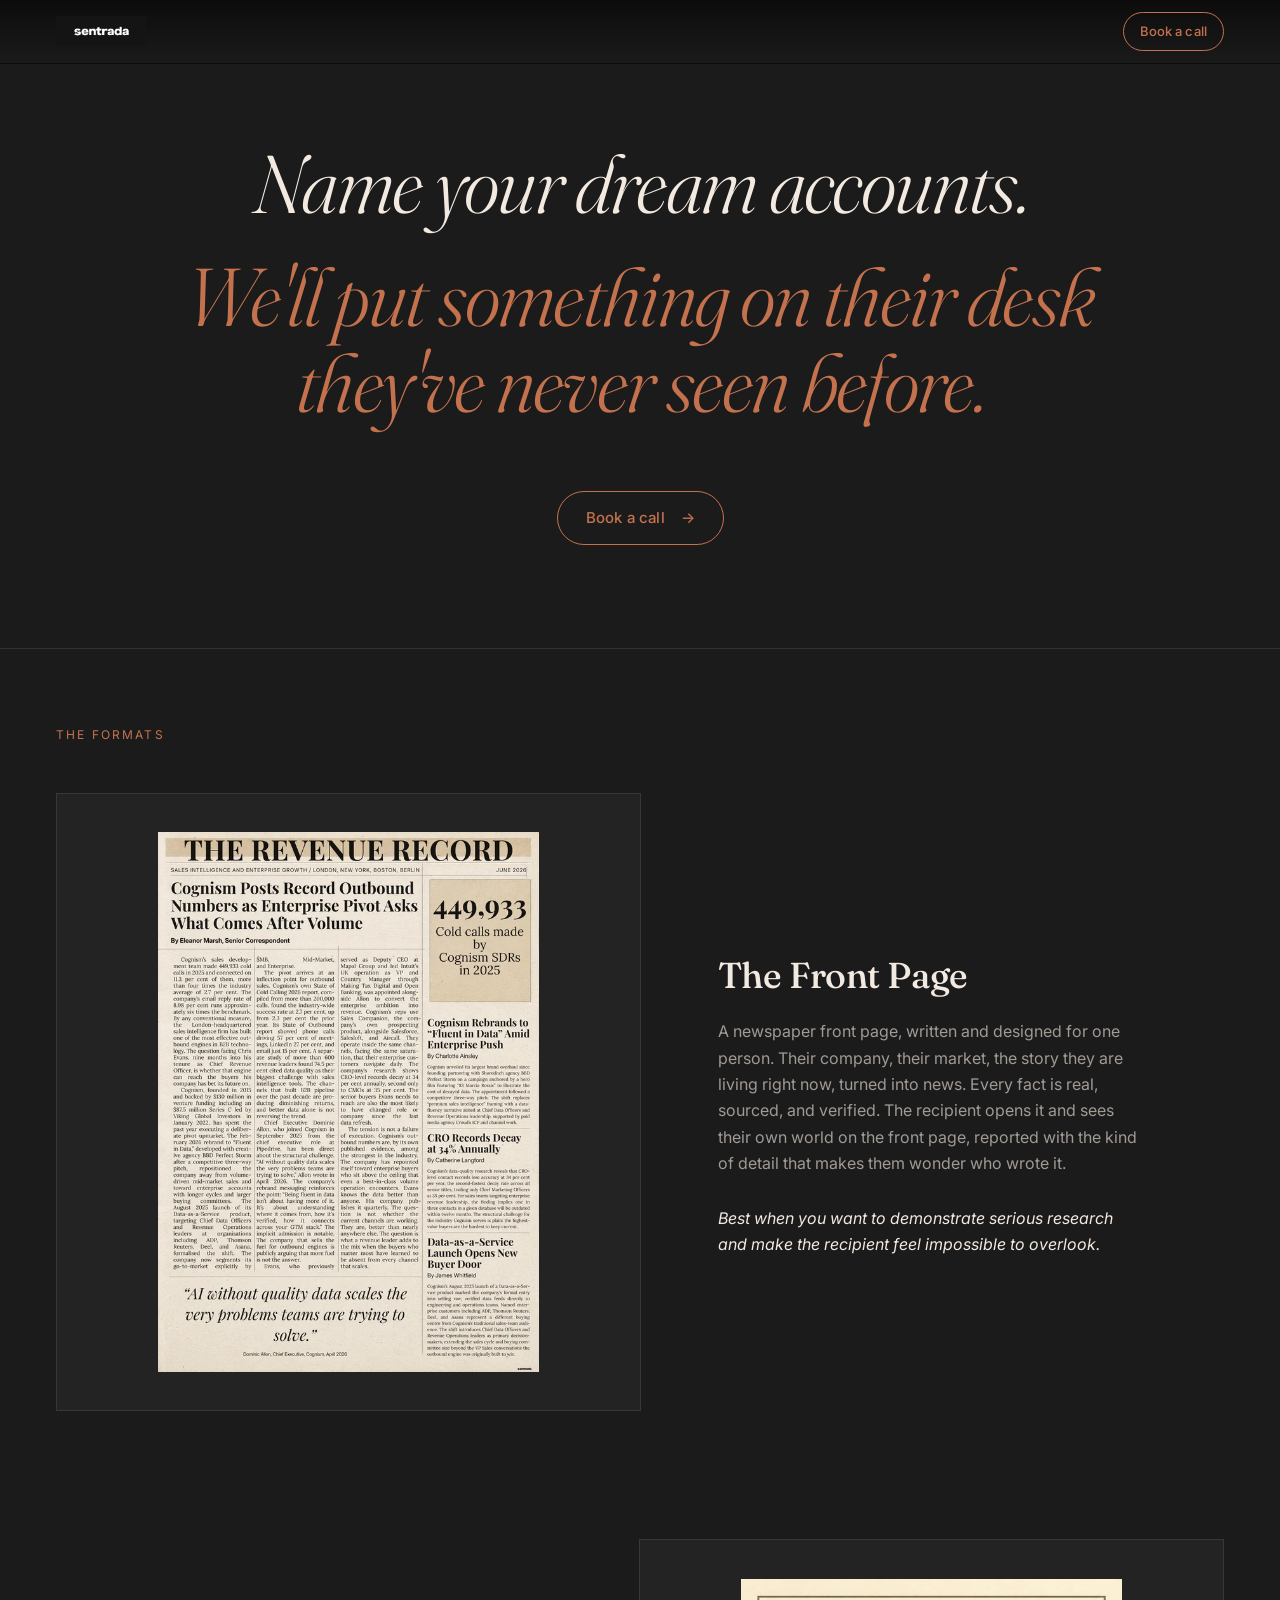
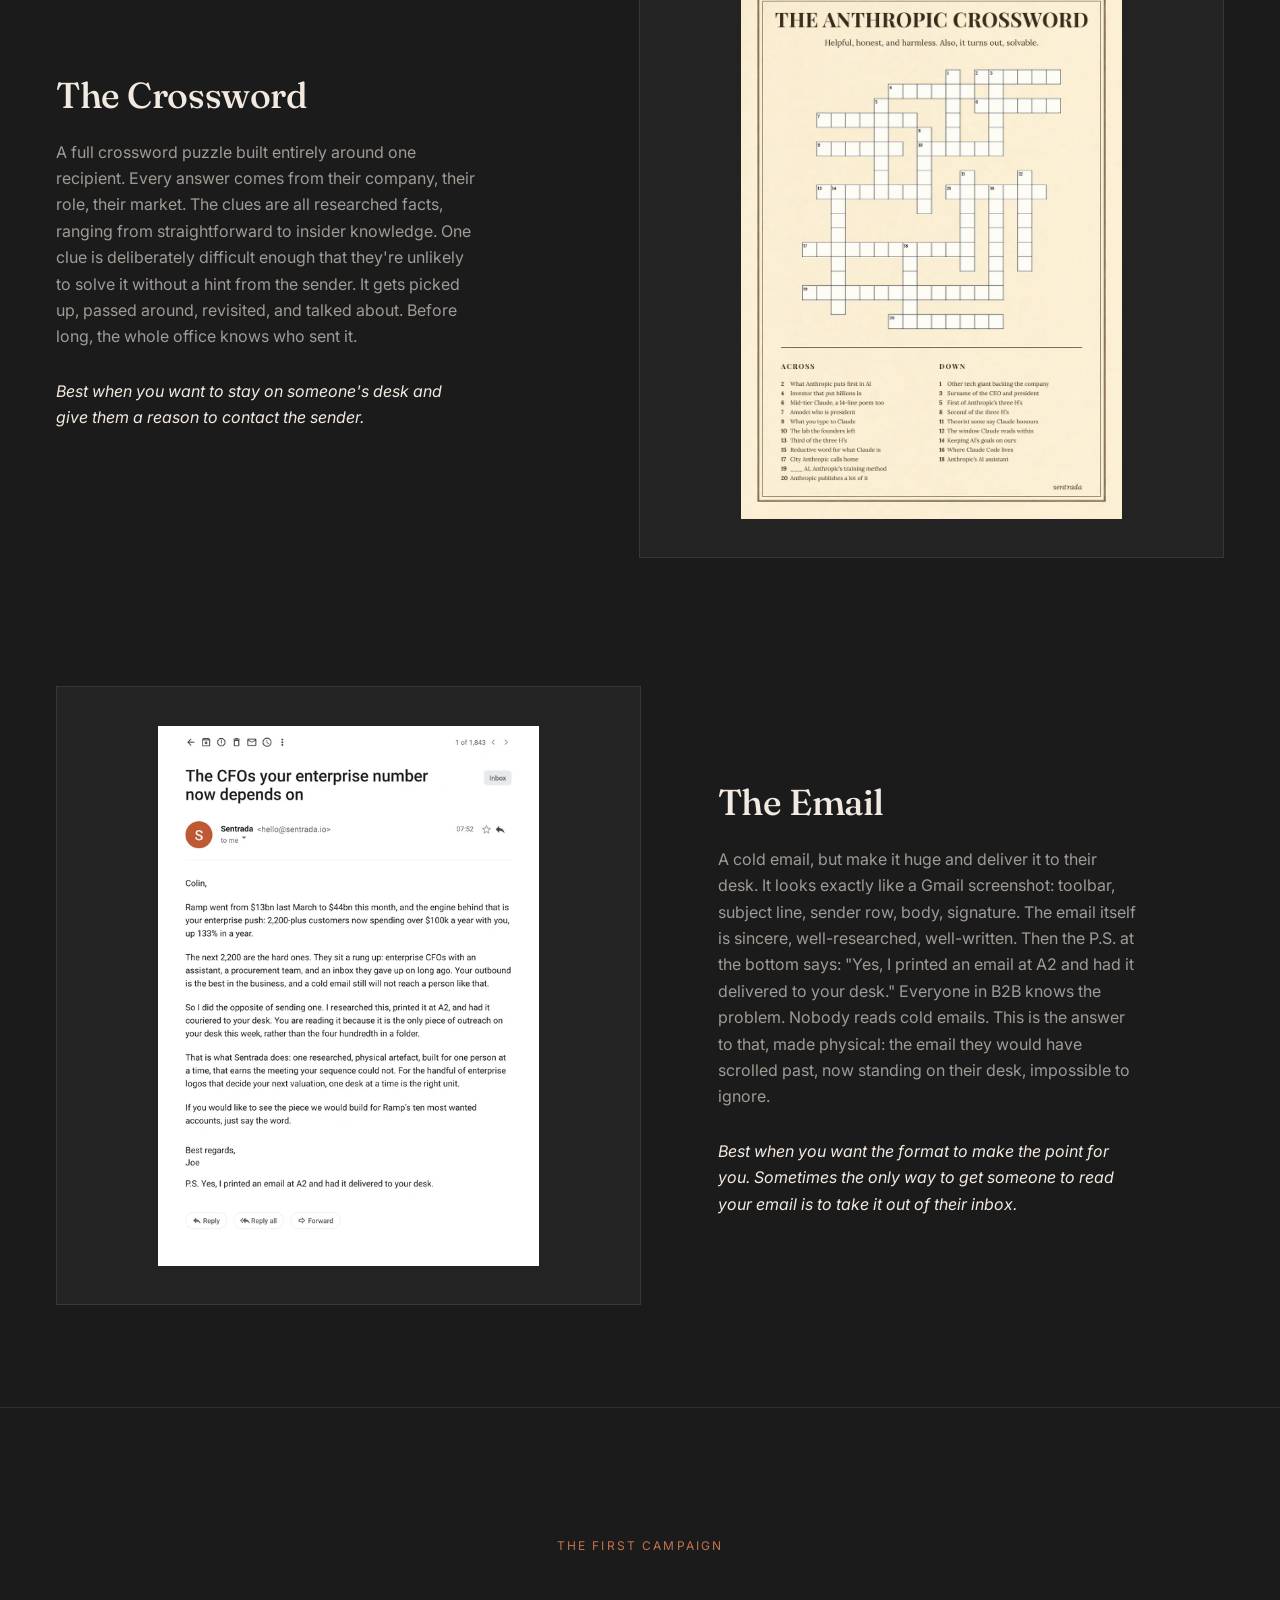
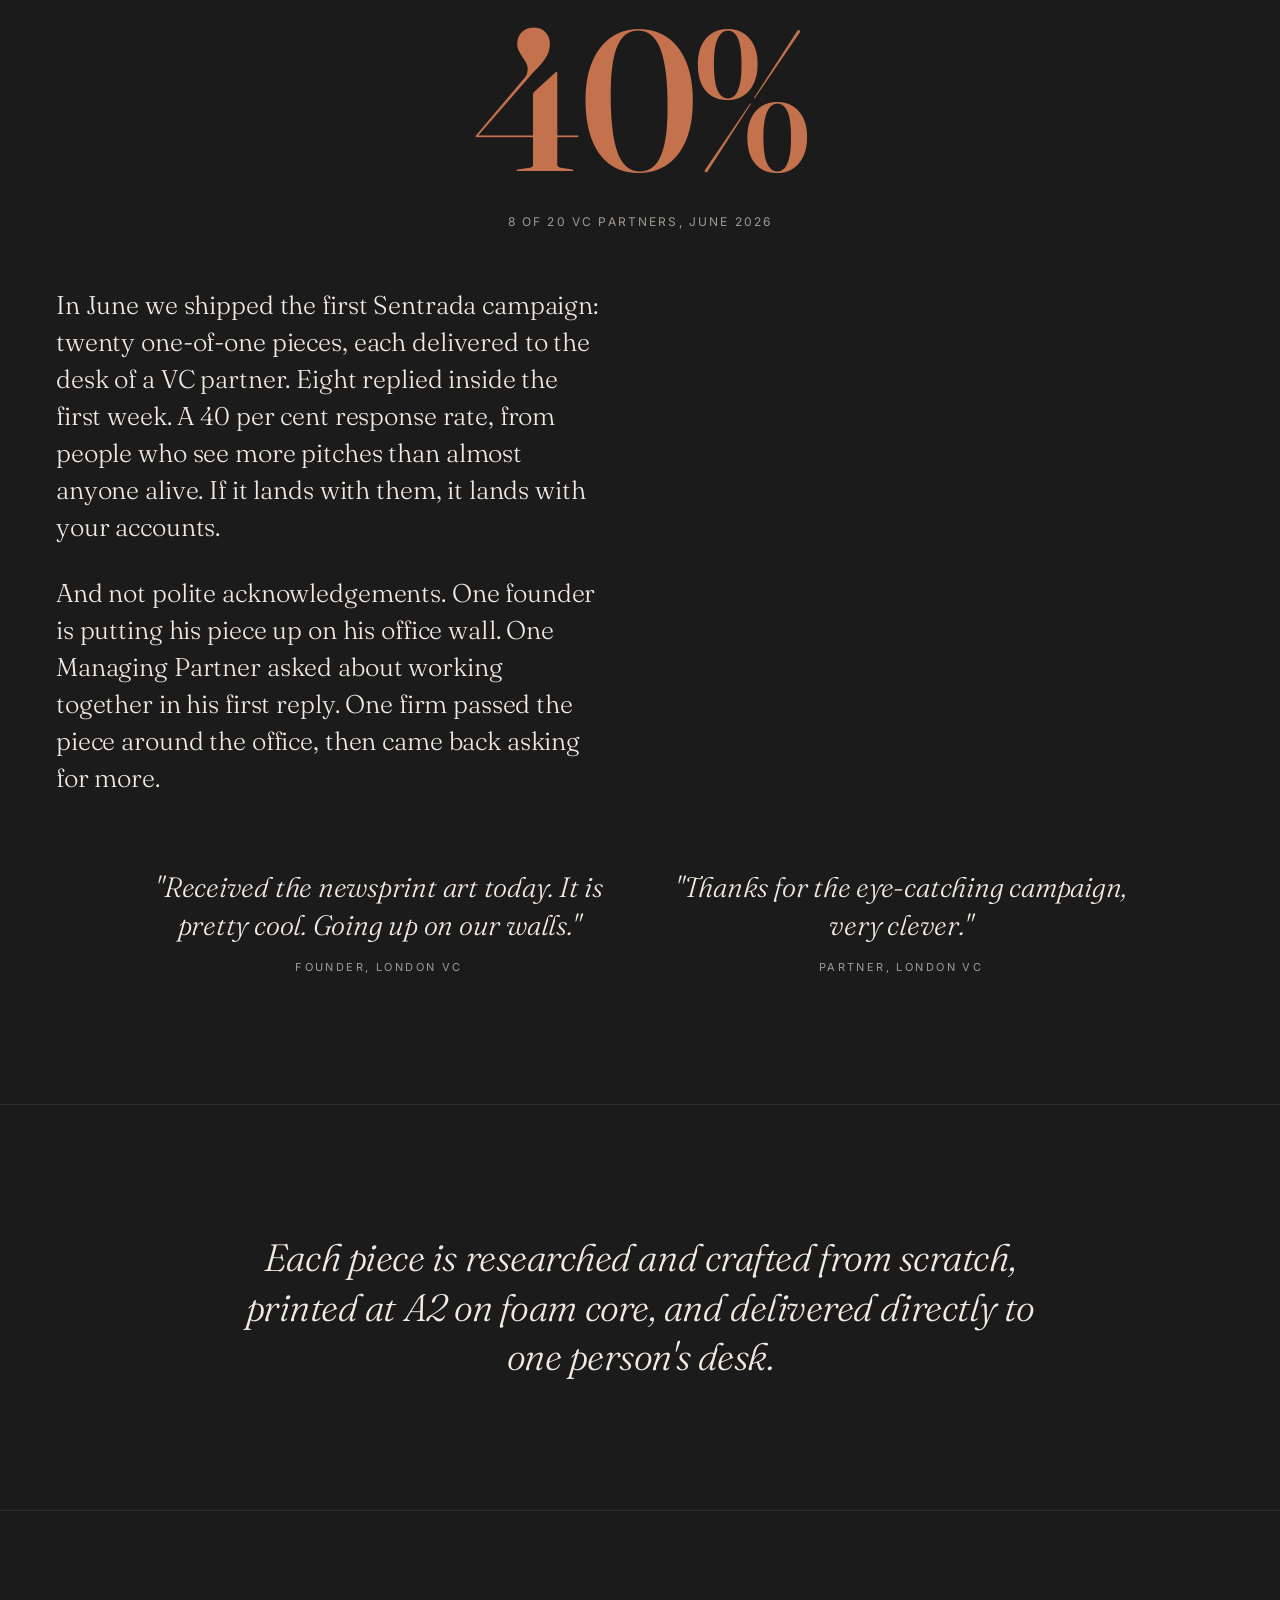
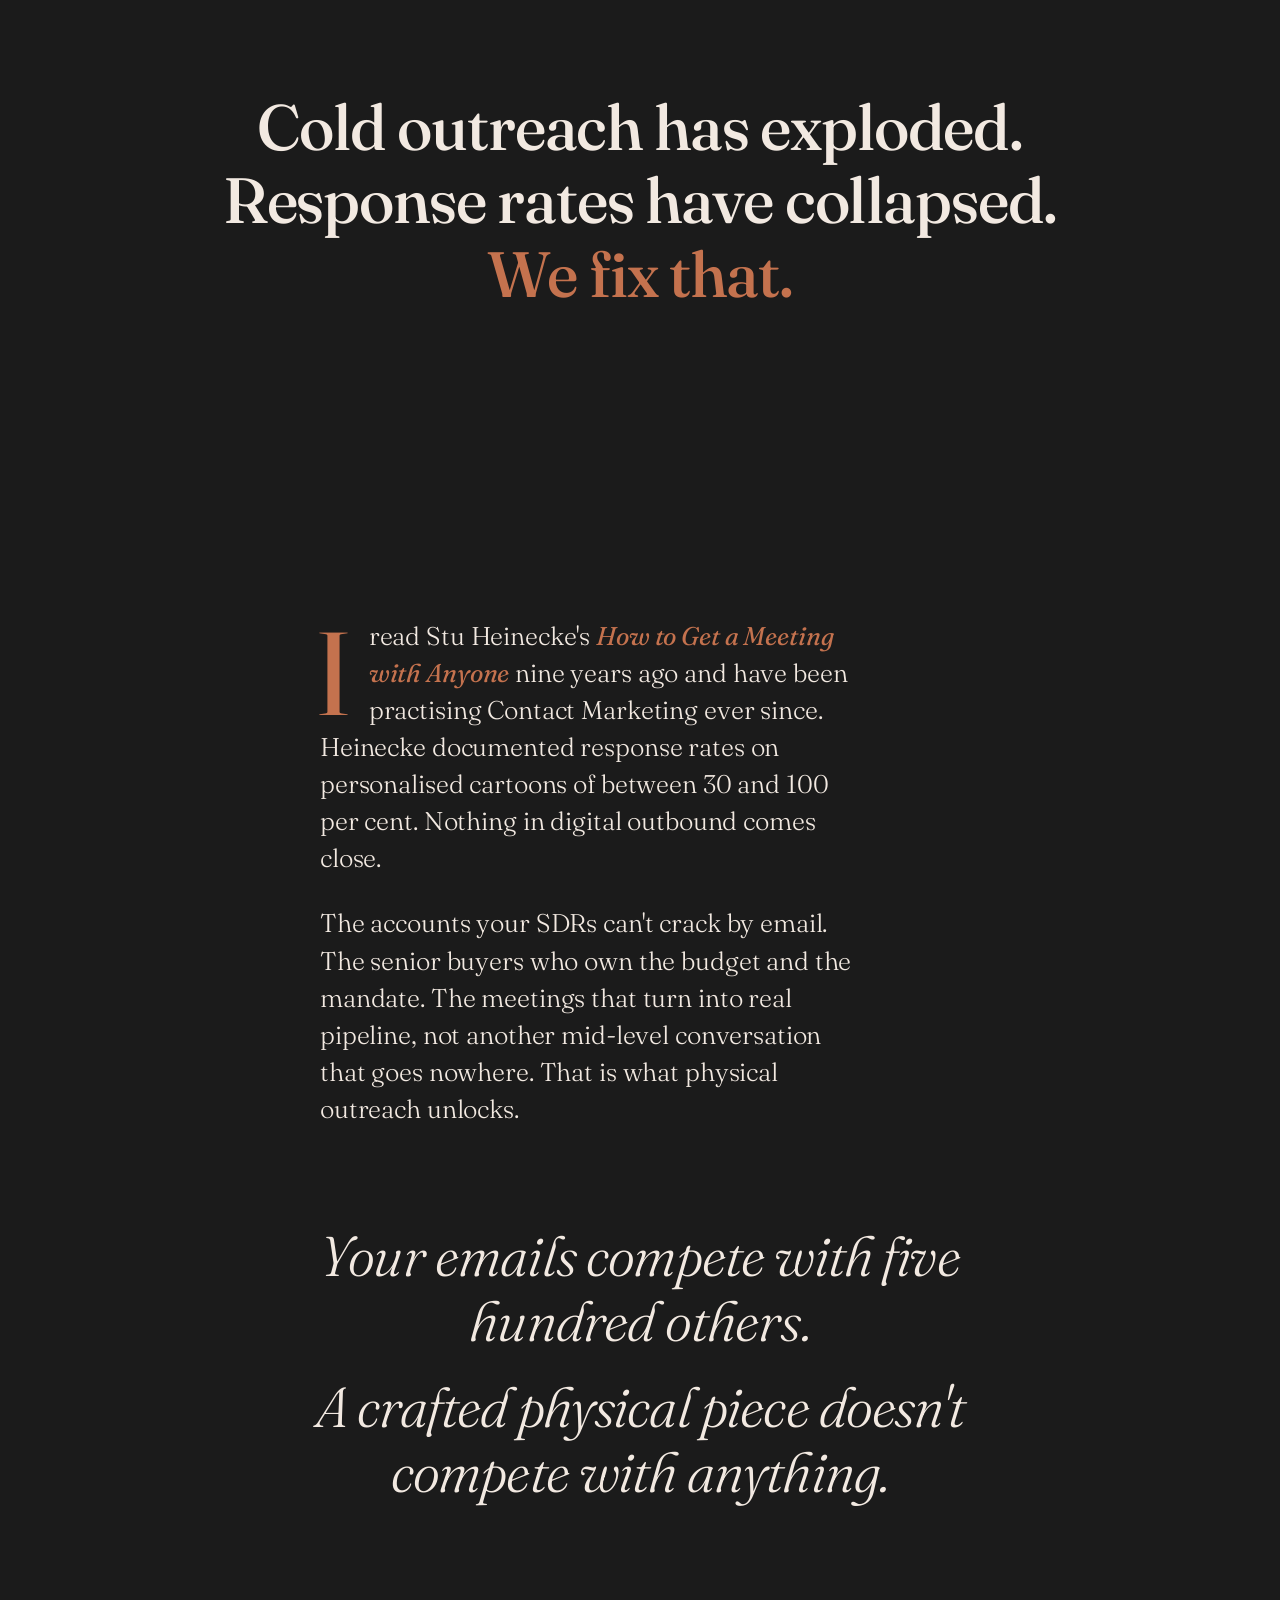
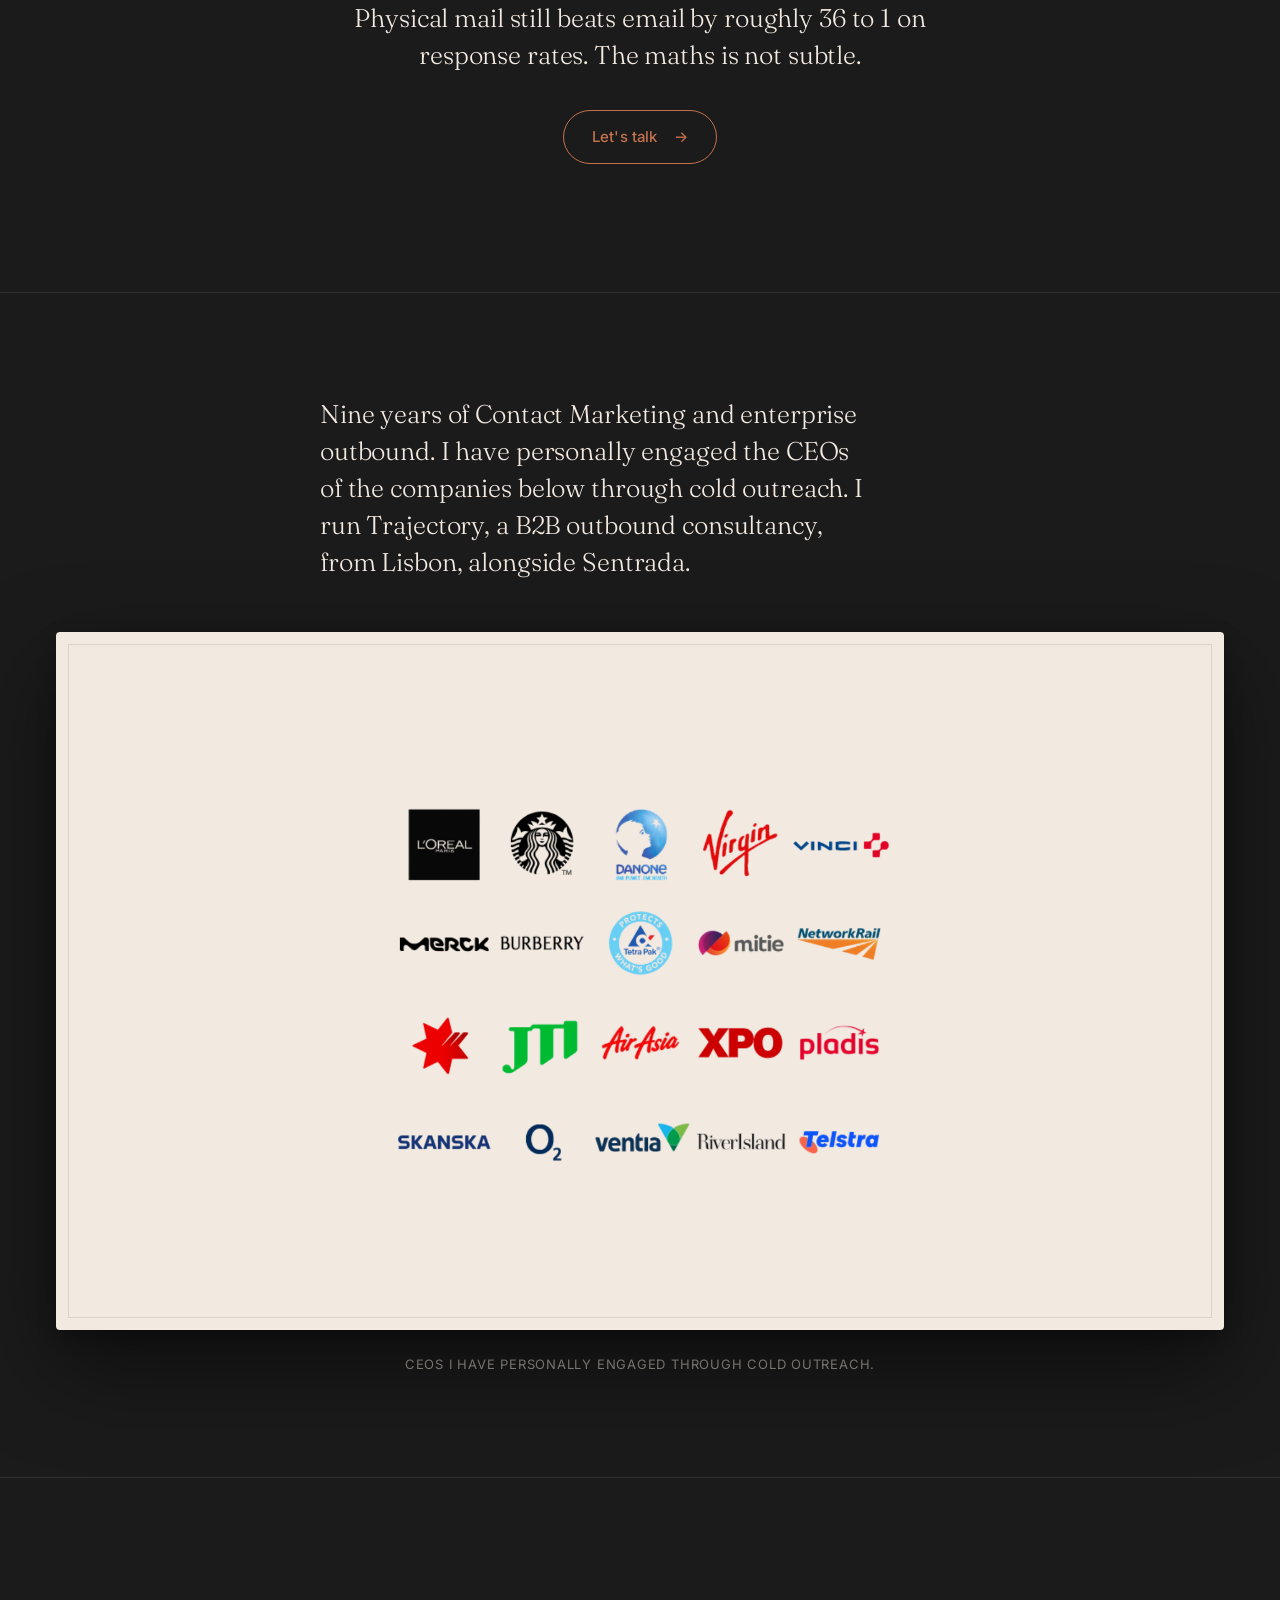
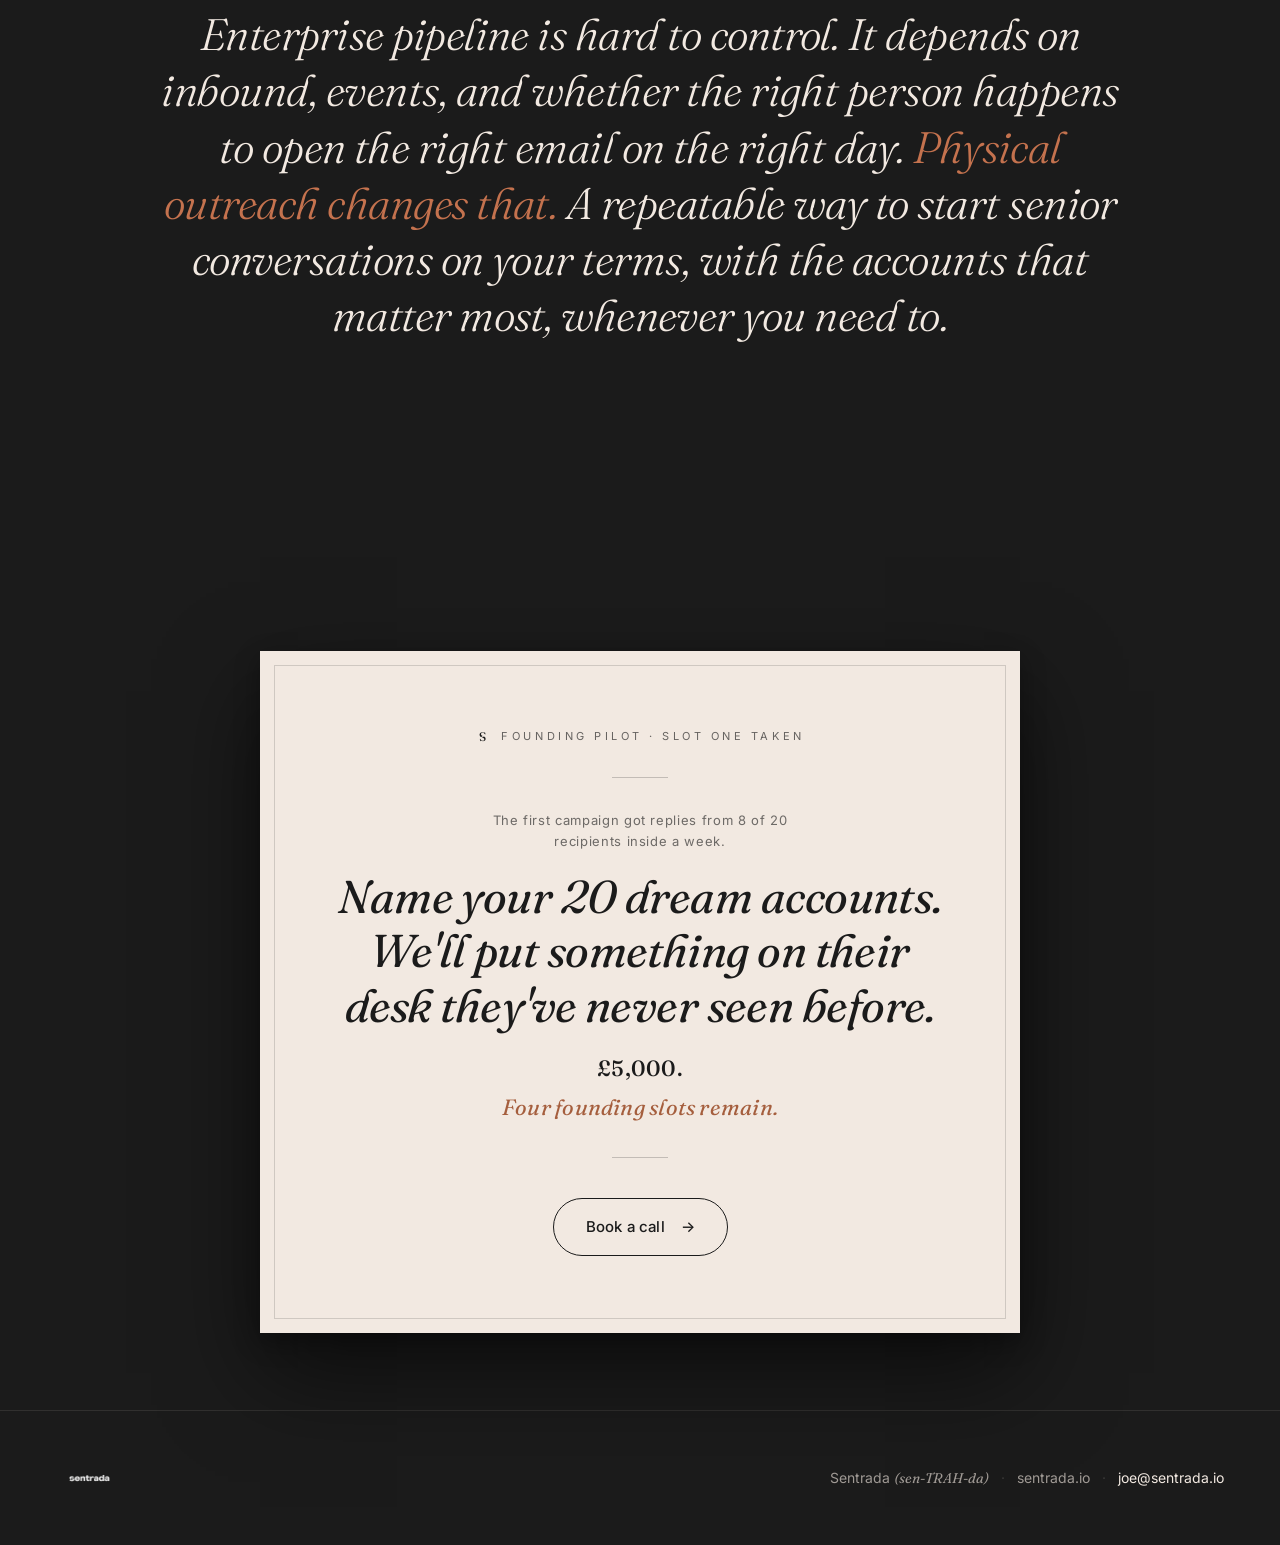
==== commit 6c870ff7: "Add first-campaign results: stat, prose, quotes, offer proof, metadata The site now tells a post-pro" ====
--- a/index.html
+++ b/index.html
@@ -4,14 +4,14 @@
   <meta charset="utf-8" />
   <meta name="viewport" content="width=device-width, initial-scale=1, viewport-fit=cover" />
   <title>Sentrada · Crafted physical outreach</title>
-  <meta name="description" content="Sentrada builds bespoke physical pieces, researched from scratch and delivered to one person's desk. Founding pilot now open." />
+  <meta name="description" content="Bespoke physical pieces, researched from scratch and delivered to one person's desk. Our first campaign: 40 per cent replied within a week." />
   <meta name="theme-color" content="#1B1B1B" />
 
   <!-- Open Graph -->
   <meta property="og:type" content="website" />
   <meta property="og:site_name" content="Sentrada" />
   <meta property="og:title" content="Sentrada · Crafted physical outreach" />
-  <meta property="og:description" content="Bespoke physical outreach, researched from scratch and delivered to one person's desk. Founding pilot now open." />
+  <meta property="og:description" content="Bespoke physical pieces, researched from scratch and delivered to one person's desk. Our first campaign: 40 per cent replied within a week." />
   <meta property="og:url" content="https://sentrada.io" />
   <meta property="og:image" content="https://sentrada.io/assets/og.png" />
   <meta property="og:image:width" content="1200" />
@@ -21,7 +21,7 @@
   <!-- Twitter card -->
   <meta name="twitter:card" content="summary_large_image" />
   <meta name="twitter:title" content="Sentrada · Crafted physical outreach" />
-  <meta name="twitter:description" content="Bespoke physical outreach, researched from scratch and delivered to one person's desk. Founding pilot now open." />
+  <meta name="twitter:description" content="Bespoke physical pieces, researched from scratch and delivered to one person's desk. Our first campaign: 40 per cent replied within a week." />
   <meta name="twitter:image" content="https://sentrada.io/assets/og.png" />
 
   <link rel="canonical" href="https://sentrada.io/" />
@@ -148,7 +148,47 @@
 
     </section>
 
-    <!-- 3. EXPLANATION -->
+    <!-- 3. RESULTS: the first campaign -->
+    <section class="results" aria-label="The first campaign">
+      <p class="kicker reveal">The first campaign</p>
+
+      <div class="results-stat reveal">
+        <p class="results-number">40%</p>
+        <p class="results-sub">8 of 20 VC partners, June 2026</p>
+      </div>
+
+      <div class="prose results-prose reveal">
+        <p>
+          In June we shipped the first Sentrada campaign: twenty one-of-one pieces,
+          each delivered to the desk of a VC partner. Eight replied inside the first
+          week. A 40 per cent response rate, from people who see more pitches than
+          almost anyone alive. If it lands with them, it lands with your accounts.
+        </p>
+        <p>
+          And not polite acknowledgements. One founder is putting his piece up on his
+          office wall. One Managing Partner asked about working together in his first
+          reply. One firm passed the piece around the office, then came back asking
+          for more.
+        </p>
+      </div>
+
+      <div class="result-quotes reveal">
+        <figure class="result-quote">
+          <blockquote>
+            <p>"Received the newsprint art today. It is pretty cool. Going up on our walls."</p>
+          </blockquote>
+          <figcaption>Founder, London VC</figcaption>
+        </figure>
+        <figure class="result-quote">
+          <blockquote>
+            <p>"Thanks for the eye-catching campaign, very clever."</p>
+          </blockquote>
+          <figcaption>Partner, London VC</figcaption>
+        </figure>
+      </div>
+    </section>
+
+    <!-- 4. EXPLANATION -->
     <section class="explanation" aria-label="How each piece is made">
       <p class="explanation-line reveal">
         Each piece is researched and crafted from scratch, printed at A2 on foam core,
@@ -156,7 +196,7 @@
       </p>
     </section>
 
-    <!-- 4. MARKET CONTEXT -->
+    <!-- 5. MARKET CONTEXT -->
     <section class="market-context" aria-label="Why this matters now">
       <p class="market-context-statement reveal">
         Cold outreach has exploded.<br>
@@ -165,7 +205,7 @@
       </p>
     </section>
 
-    <!-- 5. WHY THIS WORKS -->
+    <!-- 6. WHY THIS WORKS -->
     <section class="proof" aria-label="Why this works">
       <div class="prose reveal">
         <p class="prose-lede">
@@ -198,7 +238,7 @@
       </div>
     </section>
 
-    <!-- 6. PERSONAL TRACK RECORD -->
+    <!-- 7. PERSONAL TRACK RECORD -->
     <section class="track" aria-label="Personal track record">
       <div class="prose reveal">
         <p>
@@ -216,7 +256,7 @@
       <p class="logos-caption reveal">CEOs I have personally engaged through cold outreach.</p>
     </section>
 
-    <!-- 7. BRIDGE: why this matters -->
+    <!-- 8. BRIDGE: why this matters -->
     <section class="bridge" aria-label="Why this matters">
       <p class="bridge-statement reveal">
         Enterprise pipeline is hard to control. It depends on inbound, events, and
@@ -227,7 +267,7 @@
       </p>
     </section>
 
-    <!-- 8. FOUNDING PILOT OFFER -->
+    <!-- 9. FOUNDING PILOT OFFER -->
     <section id="book" class="offer" aria-label="Founding pilot offer">
       <article class="invitation reveal">
         <header class="invitation-eyebrow">
@@ -244,17 +284,19 @@
                     font-weight="500" font-size="56" letter-spacing="-0.01em">s</text>
             </g>
           </svg>
-          <span>Founding pilot · One of five</span>
+          <span>Founding pilot · Slot one taken</span>
         </header>
 
         <hr class="invitation-rule" />
+
+        <p class="invitation-proof">The first campaign got replies from 8 of 20 recipients inside a week.</p>
 
         <p class="invitation-headline">
           Name your 20 dream accounts. We'll put something on their desk
           they've never seen before.
         </p>
 
-        <p class="invitation-price">£5,000. <span class="invitation-price-em">First 5 Sentrada clients only.</span></p>
+        <p class="invitation-price">£5,000. <span class="invitation-price-em">Four founding slots remain.</span></p>
 
         <hr class="invitation-rule" />
 
@@ -266,7 +308,7 @@
 
   </main>
 
-  <!-- 9. FOOTER -->
+  <!-- 10. FOOTER -->
   <footer class="footer">
     <a href="#top" class="footer-mark" aria-label="Sentrada">
       <img src="assets/logoonblack.webp" alt="Sentrada" width="600" height="200" />
--- a/styles.css
+++ b/styles.css
@@ -254,6 +254,70 @@
   margin-top: clamp(40px, 5vw, 64px);
 }
 
+/* ---------- Results (the first campaign) ---------- */
+.results {
+  padding-top: clamp(72px, 10vw, 130px);
+  padding-bottom: clamp(72px, 10vw, 130px);
+  border-top: 1px solid var(--hairline);
+  text-align: center;
+}
+.results > .kicker {
+  max-width: var(--max);
+  margin: 0 auto clamp(28px, 4vw, 48px);
+}
+.results-stat { margin: 0 auto clamp(36px, 5vw, 56px); }
+.results-number {
+  font-family: var(--display);
+  font-weight: 500;
+  font-size: clamp(88px, 16vw, 200px);
+  line-height: 0.95;
+  letter-spacing: -0.03em;
+  color: var(--clay);
+  margin: 0;
+}
+.results-sub {
+  font-family: var(--body);
+  font-size: 12px;
+  letter-spacing: 0.18em;
+  text-transform: uppercase;
+  color: var(--stone-dim);
+  margin: 18px 0 0;
+}
+.results-prose {
+  max-width: 640px;
+  margin-left: auto;
+  margin-right: auto;
+  text-align: left;
+}
+.result-quotes {
+  max-width: 980px;
+  margin: clamp(48px, 6vw, 72px) auto 0;
+  display: grid;
+  grid-template-columns: 1fr 1fr;
+  gap: clamp(32px, 5vw, 64px);
+  align-items: start;
+}
+.result-quote { margin: 0; }
+.result-quote blockquote { margin: 0; }
+.result-quote blockquote p {
+  font-family: var(--display);
+  font-style: italic;
+  font-weight: 300;
+  font-size: clamp(20px, 2.2vw, 28px);
+  line-height: 1.35;
+  letter-spacing: -0.008em;
+  color: var(--stone);
+  margin: 0;
+}
+.result-quote figcaption {
+  margin-top: 14px;
+  font-family: var(--body);
+  font-size: 11px;
+  letter-spacing: 0.22em;
+  text-transform: uppercase;
+  color: var(--stone-dim);
+}
+
 /* ---------- Explanation section ---------- */
 .explanation {
   padding-top: clamp(72px, 10vw, 130px);
@@ -632,6 +696,14 @@
   border-top: 1px solid rgba(27, 27, 27, 0.22);
   width: 56px;
   margin: clamp(20px, 3vw, 32px) auto;
+}
+.invitation-proof {
+  font-family: var(--body);
+  font-size: 13px;
+  letter-spacing: 0.05em;
+  color: rgba(27, 27, 27, 0.62);
+  margin: 0 auto 18px;
+  max-width: 44ch;
 }
 .invitation-headline {
   font-family: var(--display);
@@ -871,6 +943,7 @@
   .footer { flex-direction: column; align-items: flex-start; }
 
   .pullquote p { font-size: clamp(28px, 7vw, 40px); max-width: 18ch; }
+  .result-quotes { grid-template-columns: 1fr; gap: 36px; }
   .proof .prose-lede::first-letter { font-size: 3.6em; }
 }
 
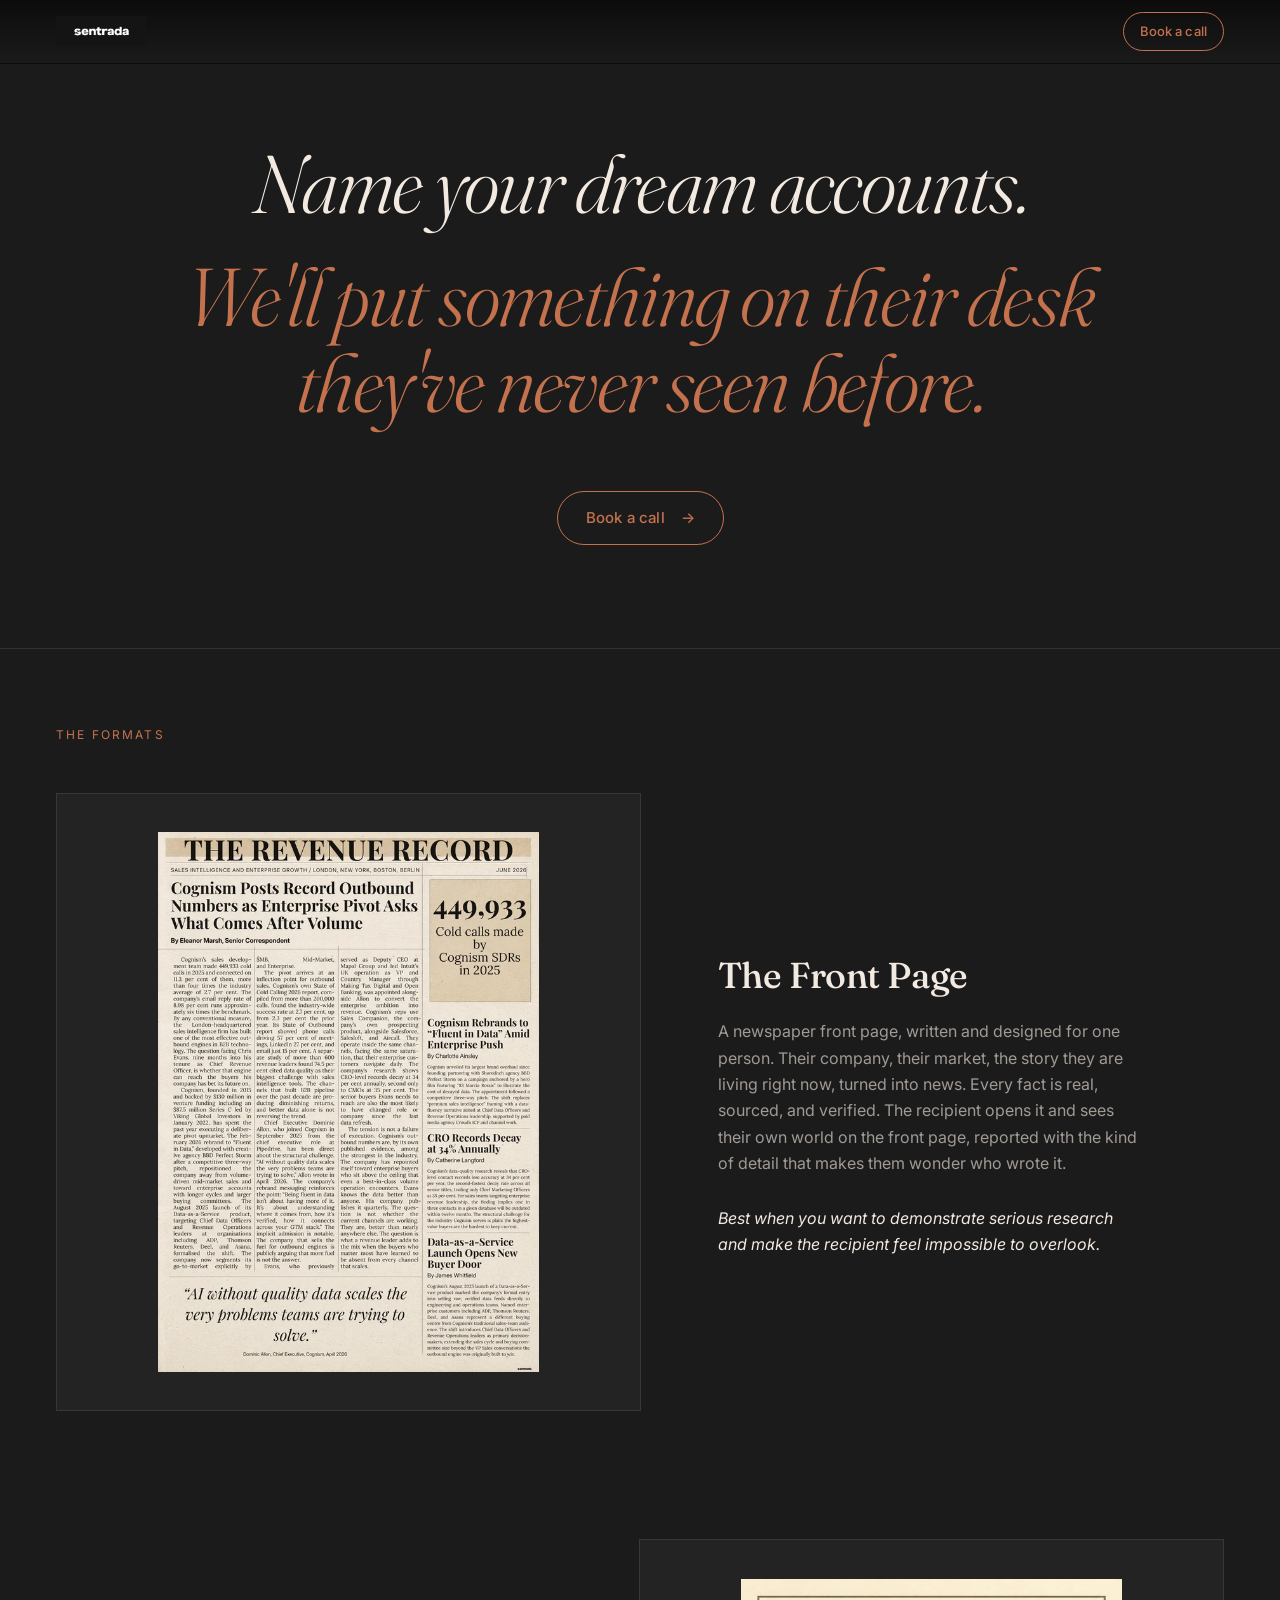
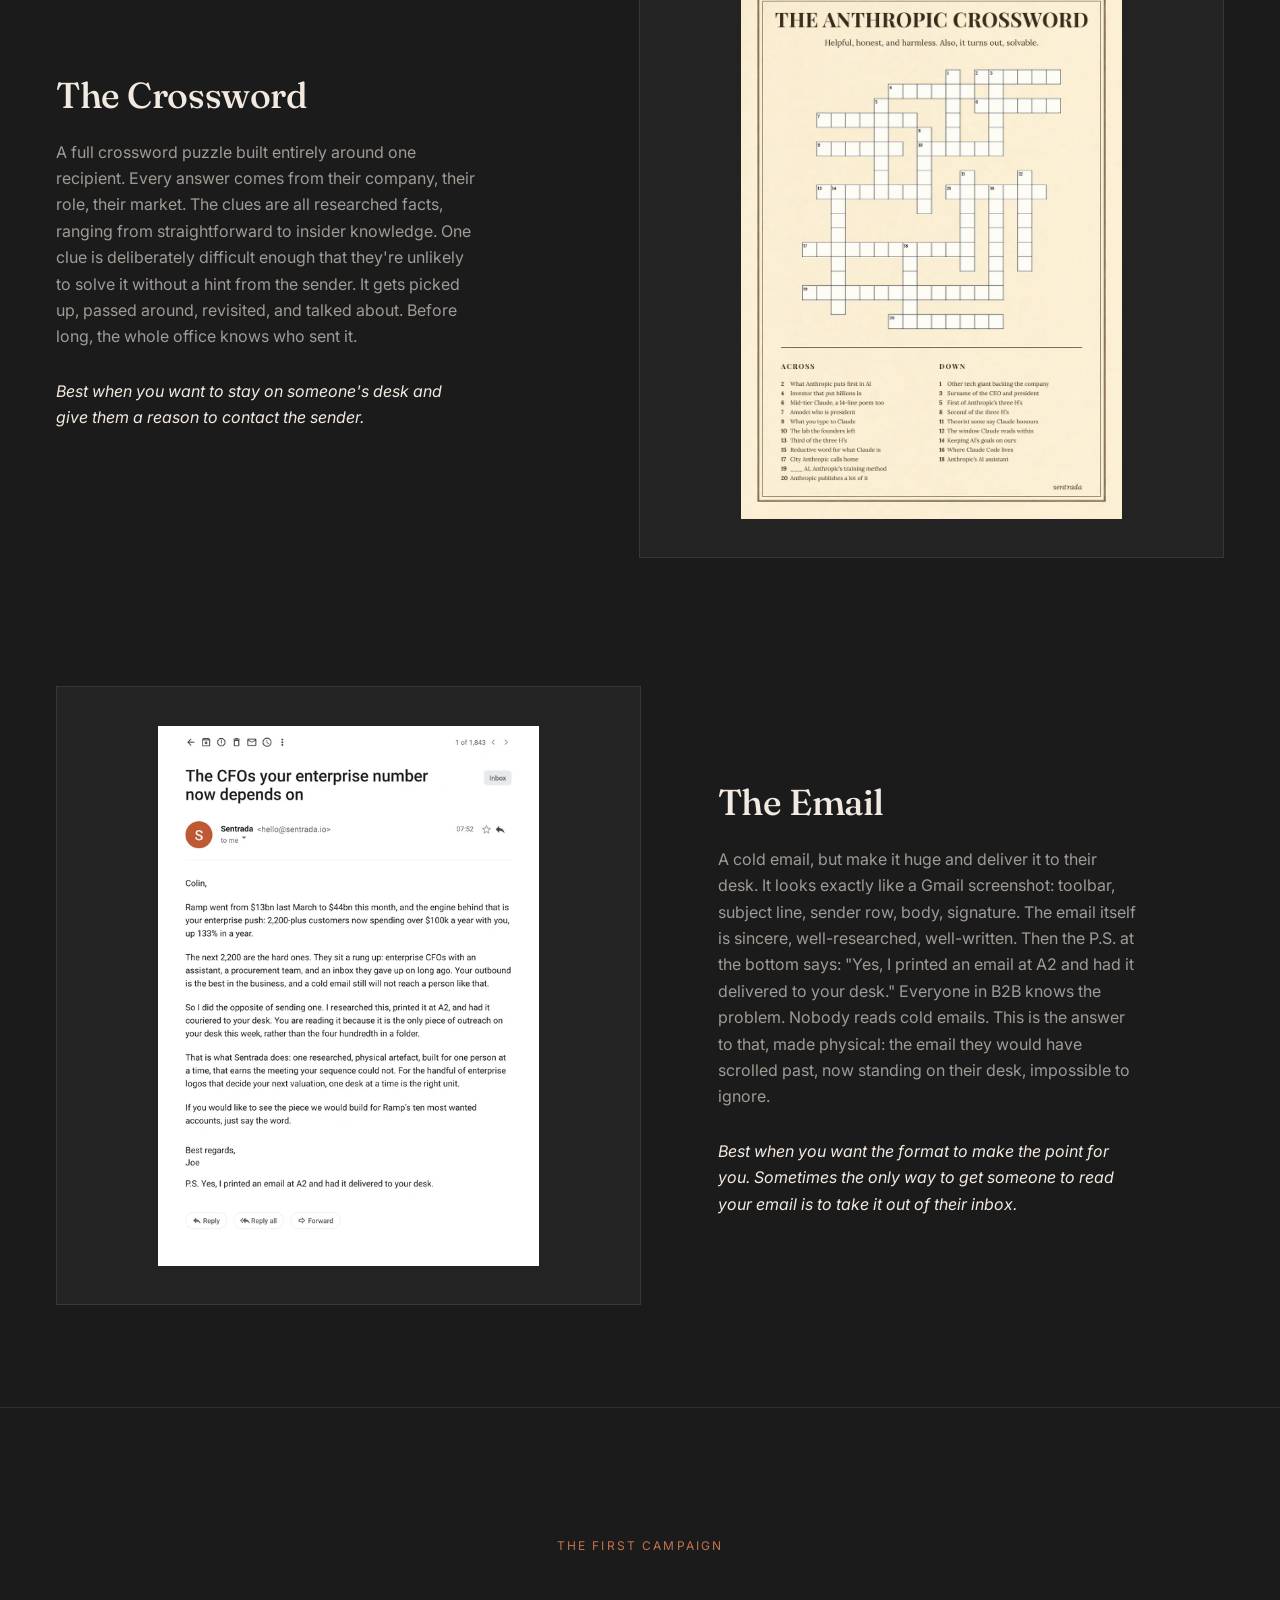
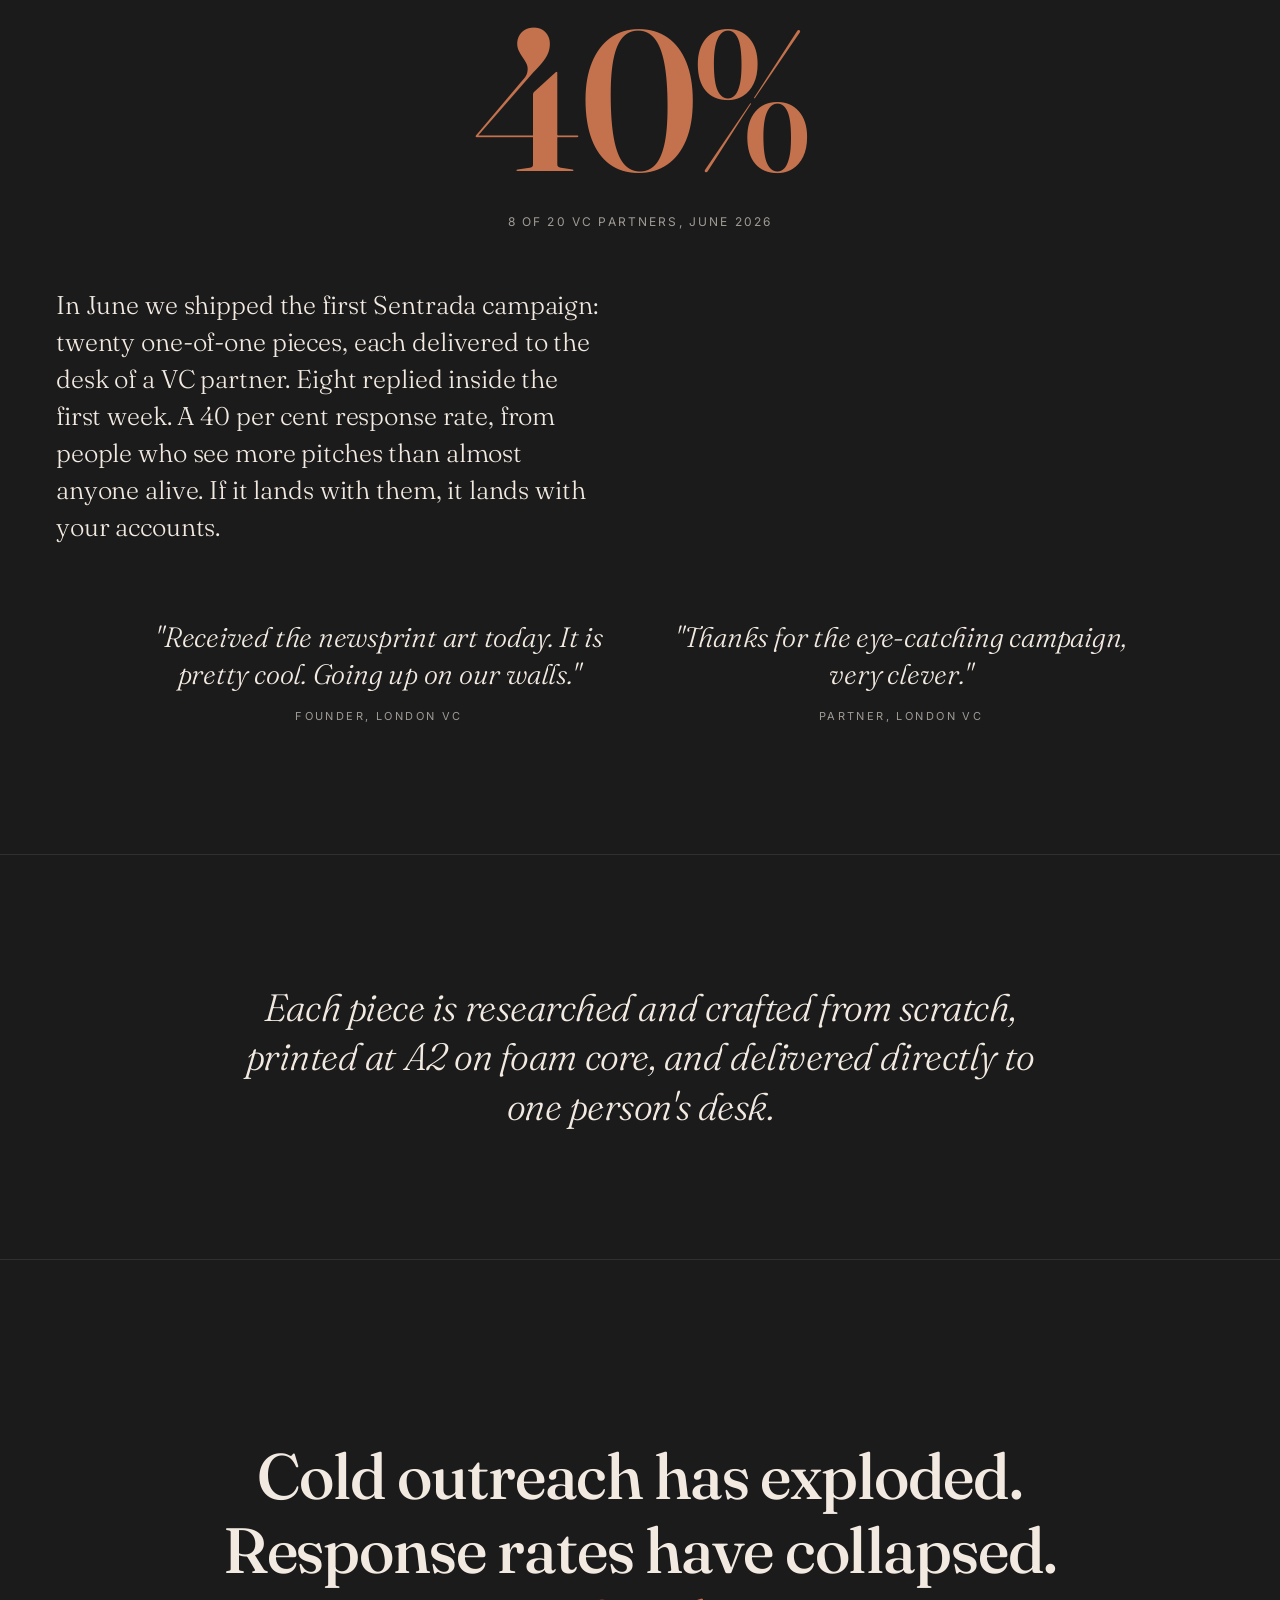
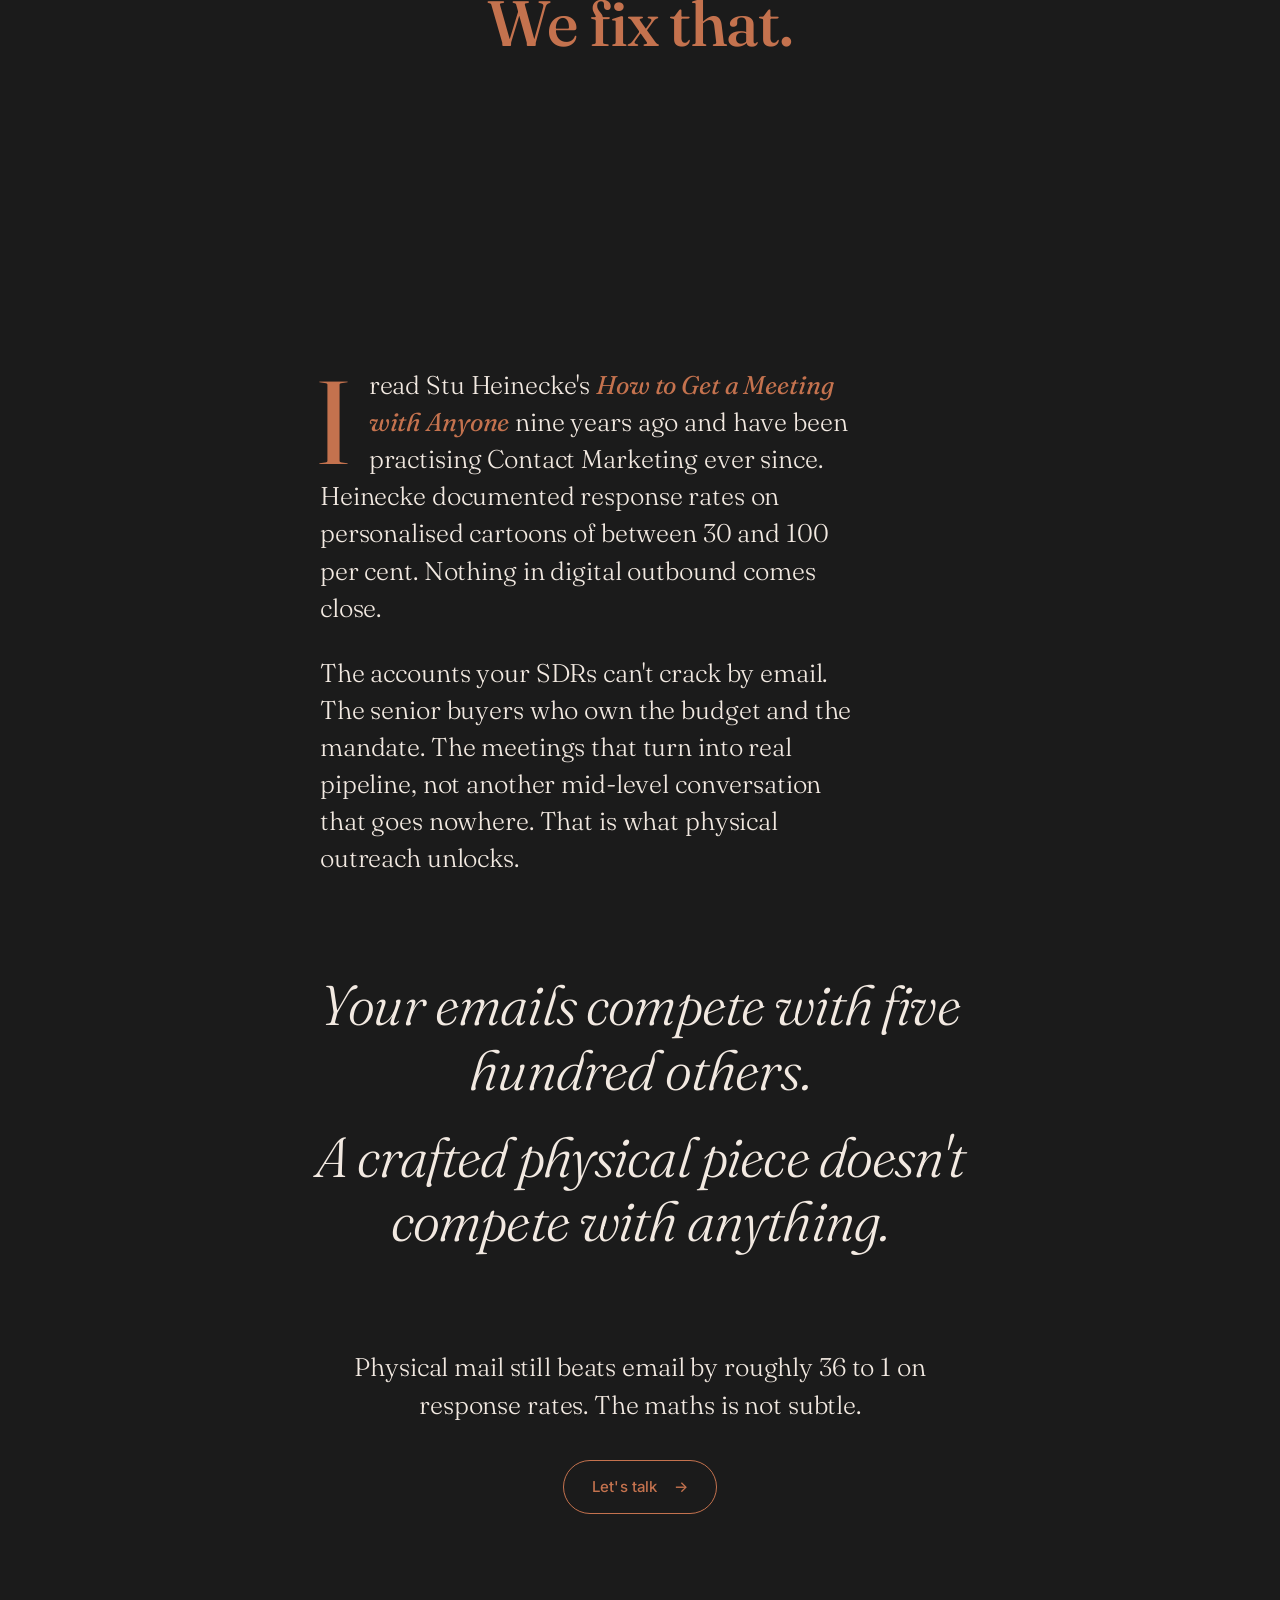
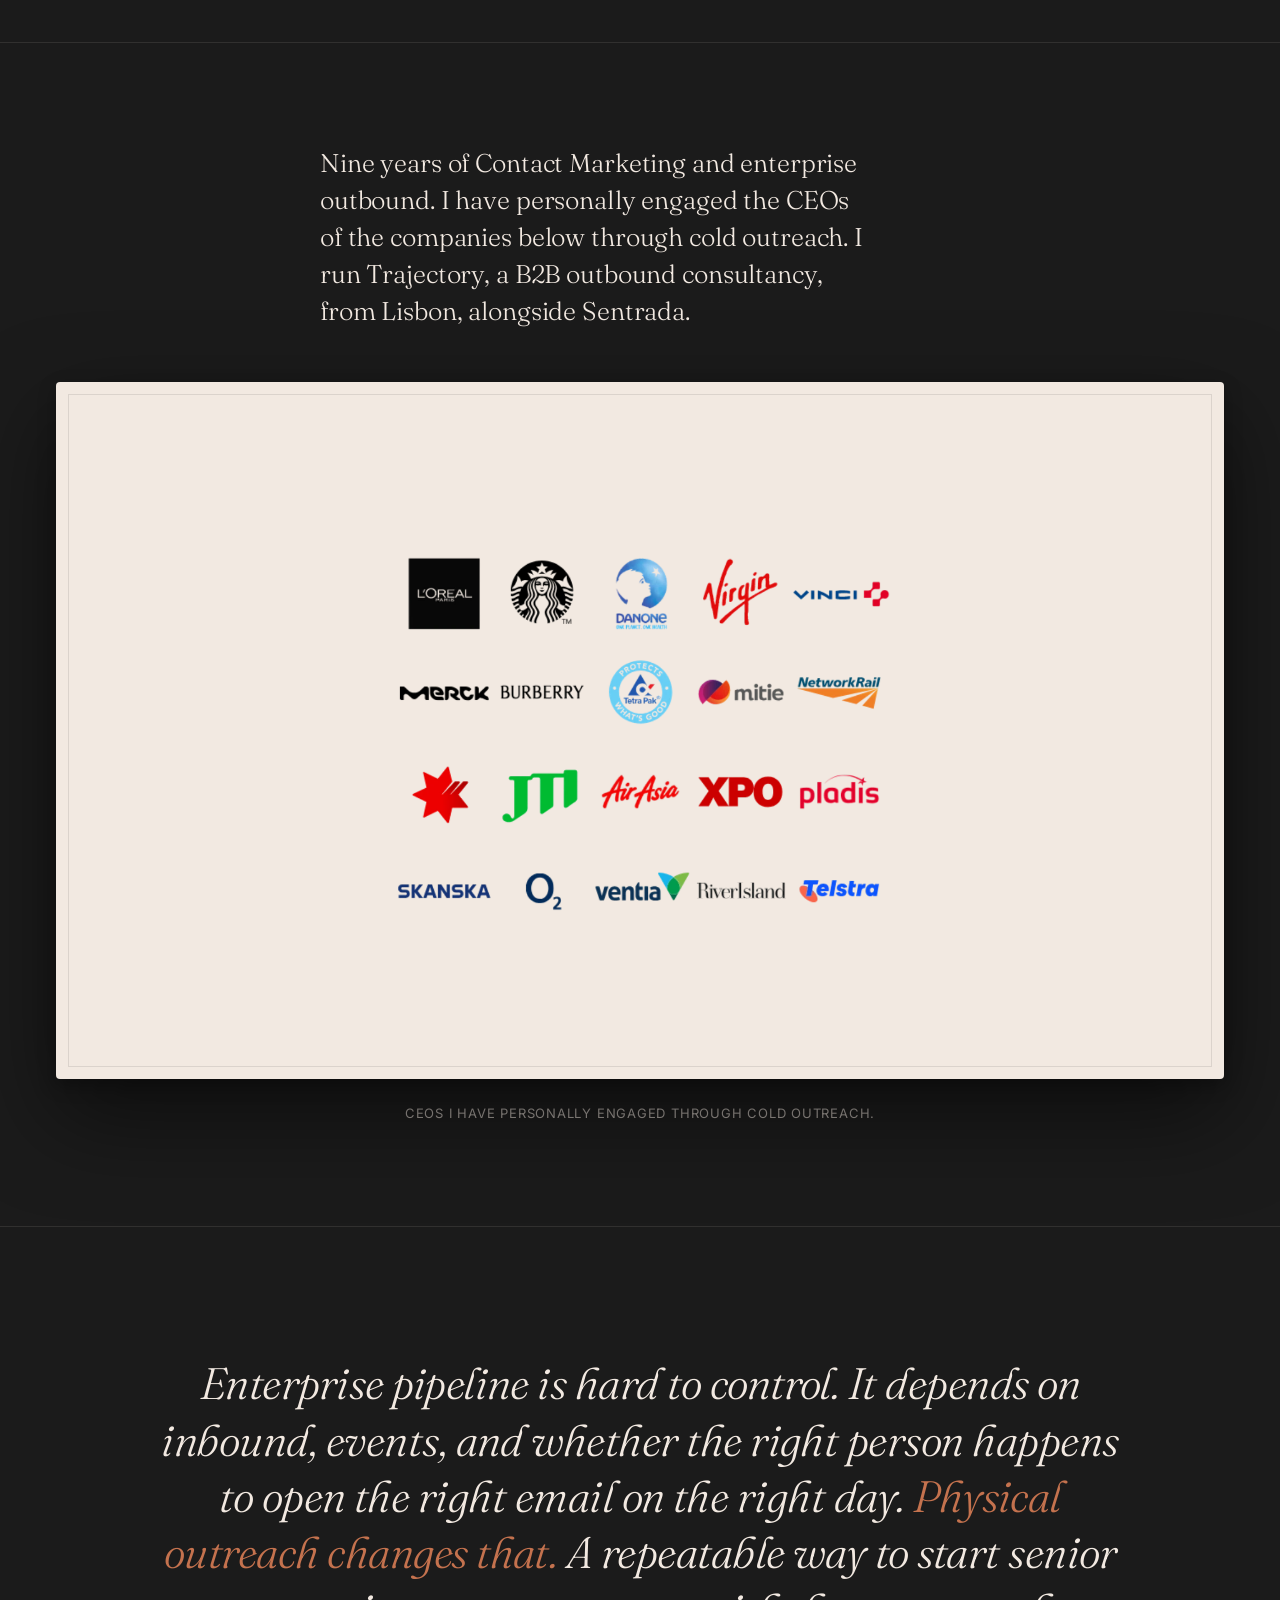
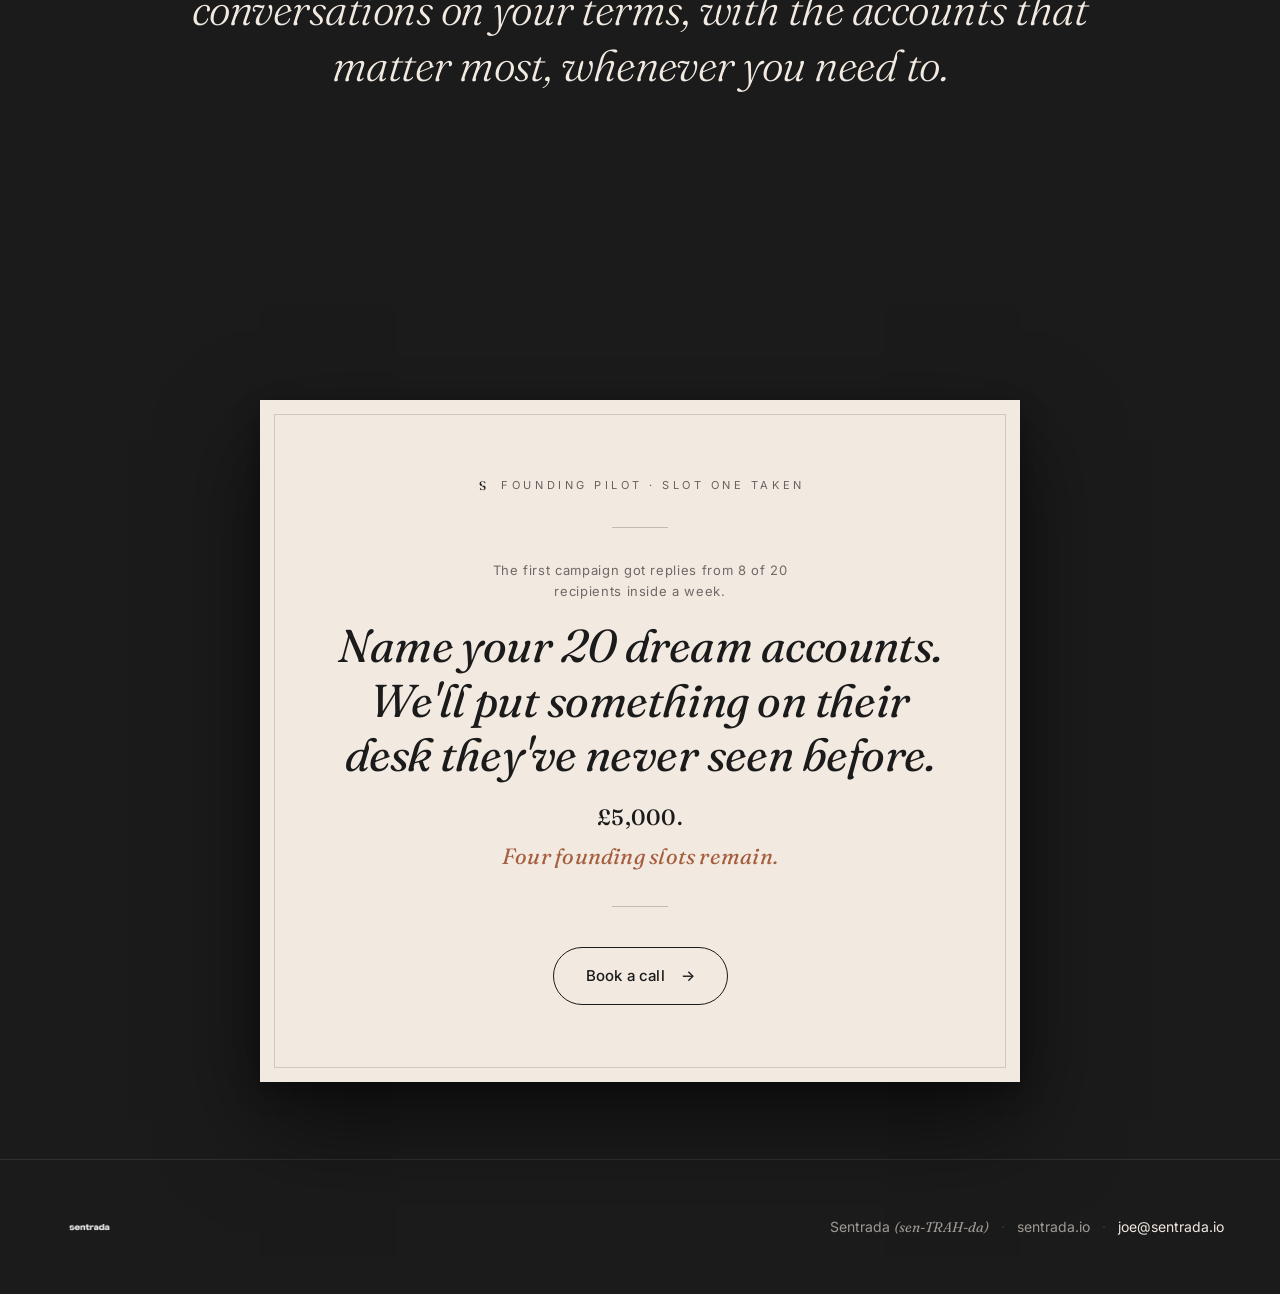
==== commit ebb84b61: "Results: drop the second prose paragraph Removes the "not polite acknowledgements" paragraph (founde" ====
--- a/index.html
+++ b/index.html
@@ -163,12 +163,6 @@
           each delivered to the desk of a VC partner. Eight replied inside the first
           week. A 40 per cent response rate, from people who see more pitches than
           almost anyone alive. If it lands with them, it lands with your accounts.
-        </p>
-        <p>
-          And not polite acknowledgements. One founder is putting his piece up on his
-          office wall. One Managing Partner asked about working together in his first
-          reply. One firm passed the piece around the office, then came back asking
-          for more.
         </p>
       </div>
 
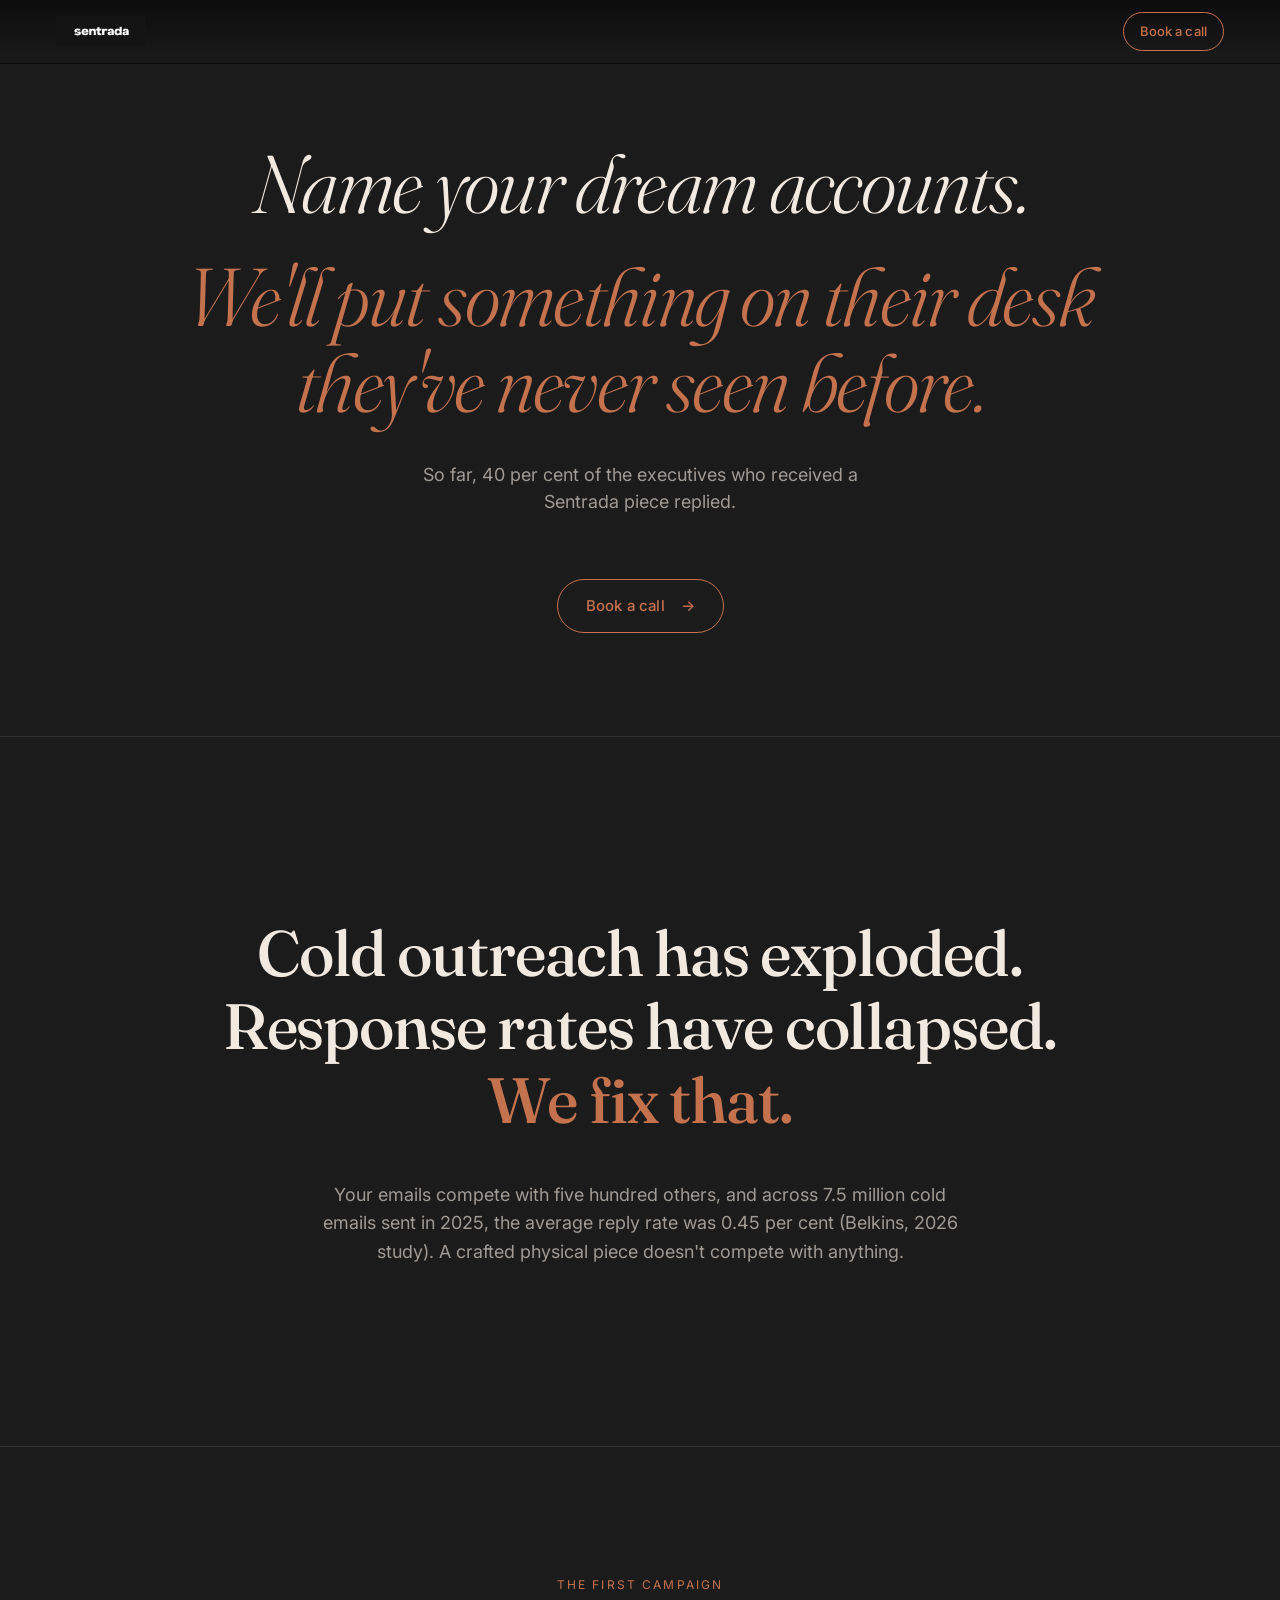
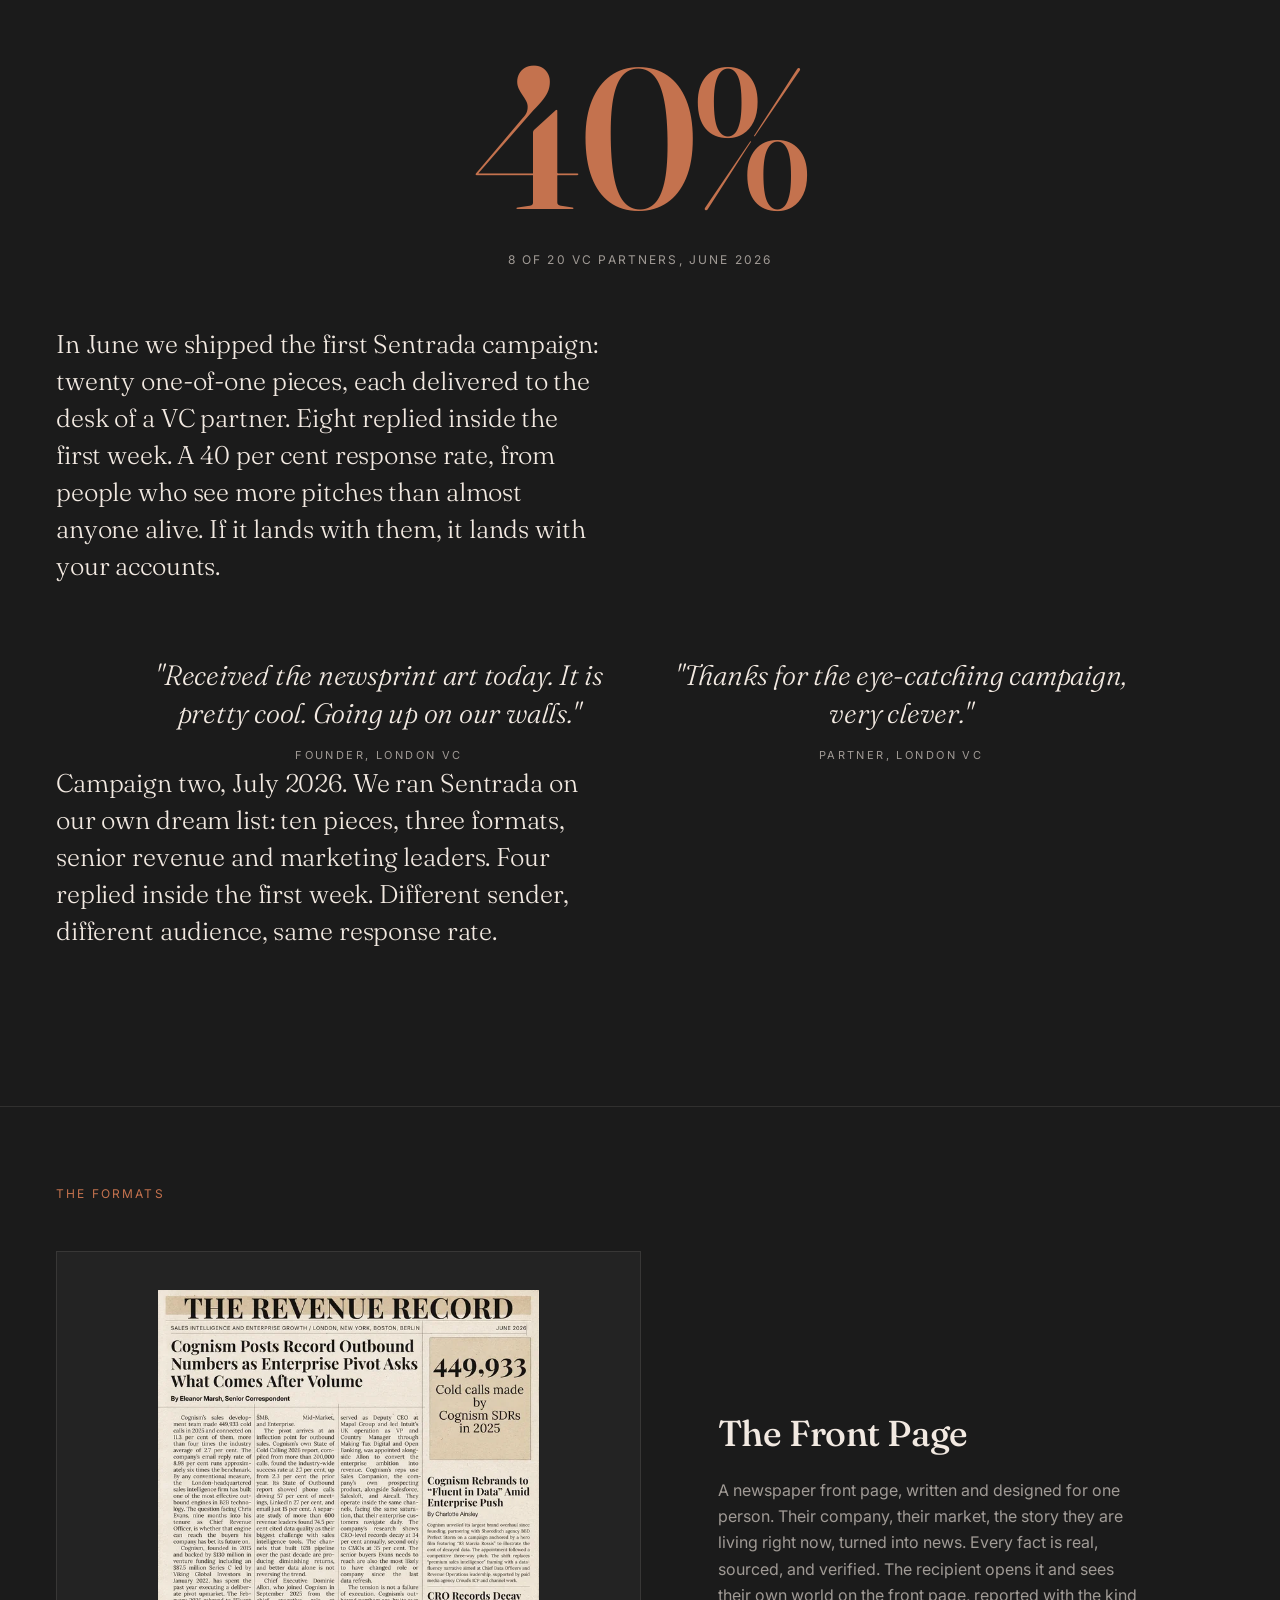
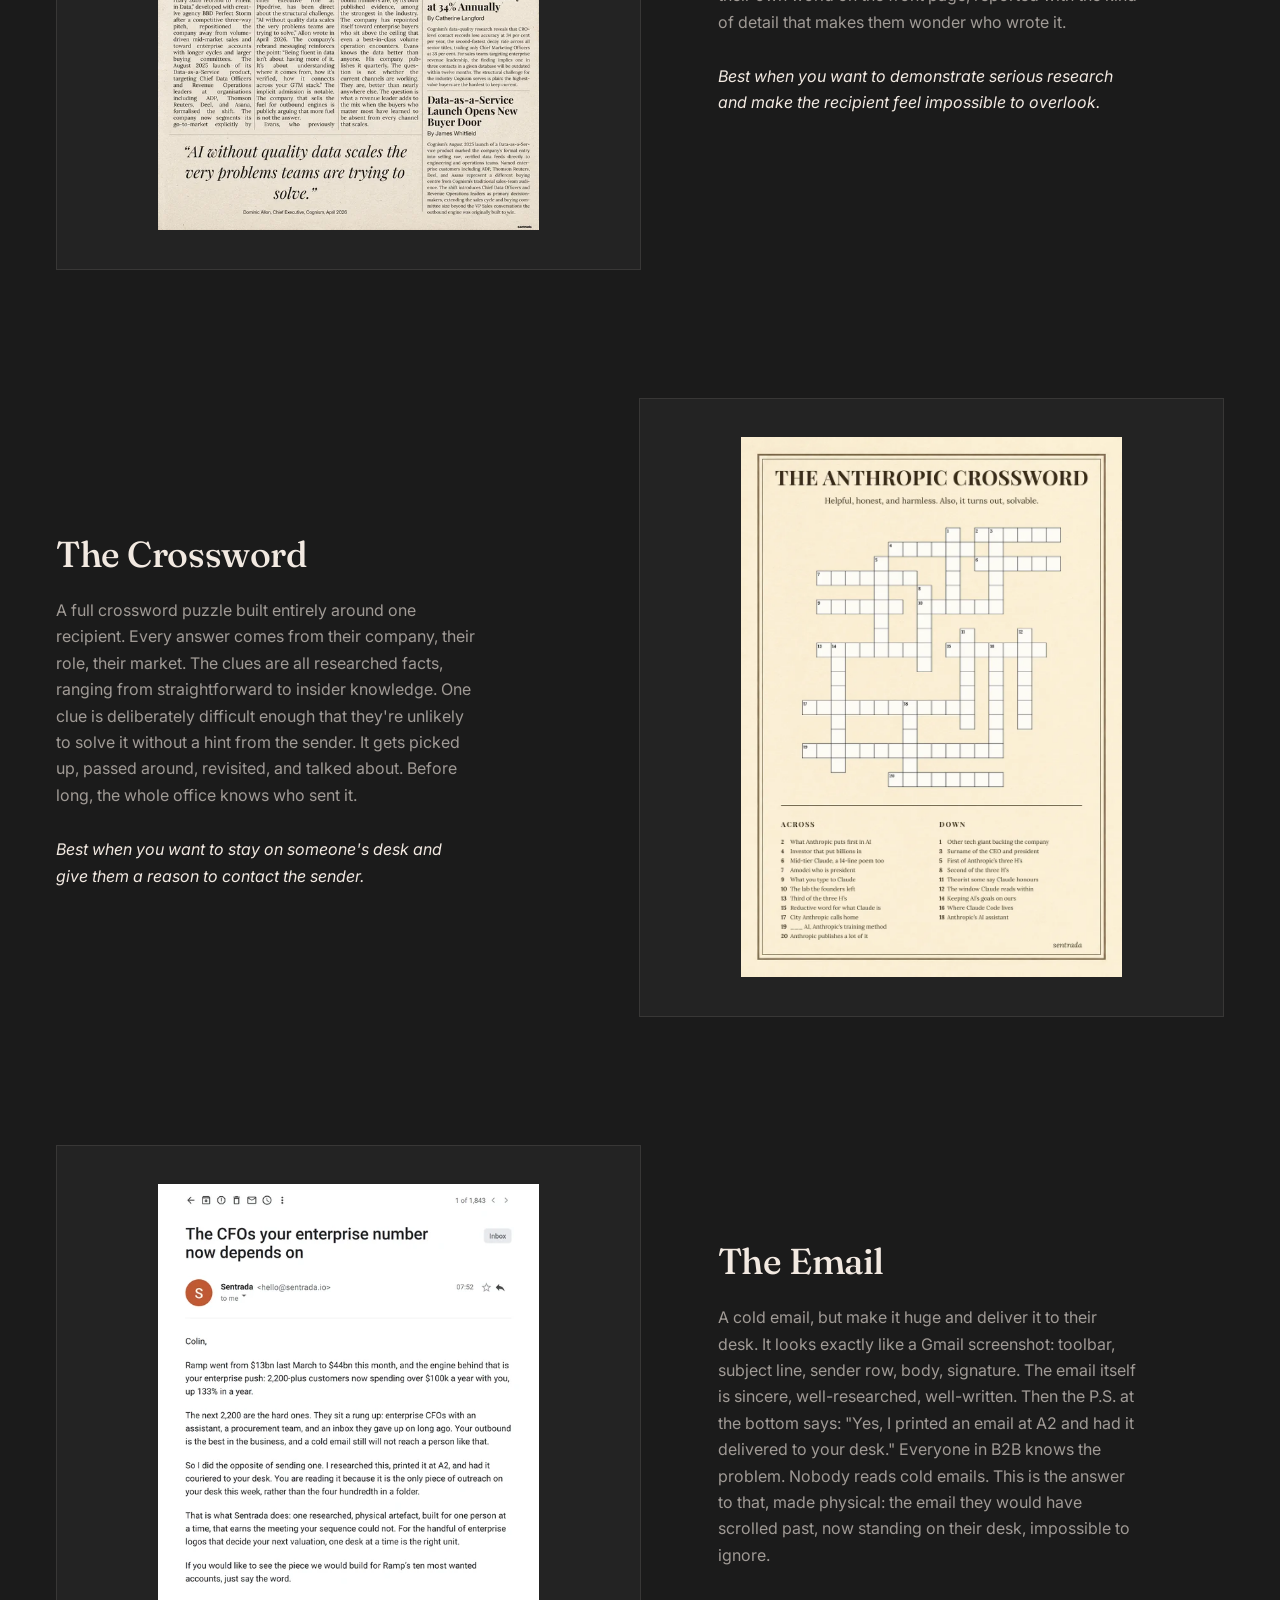
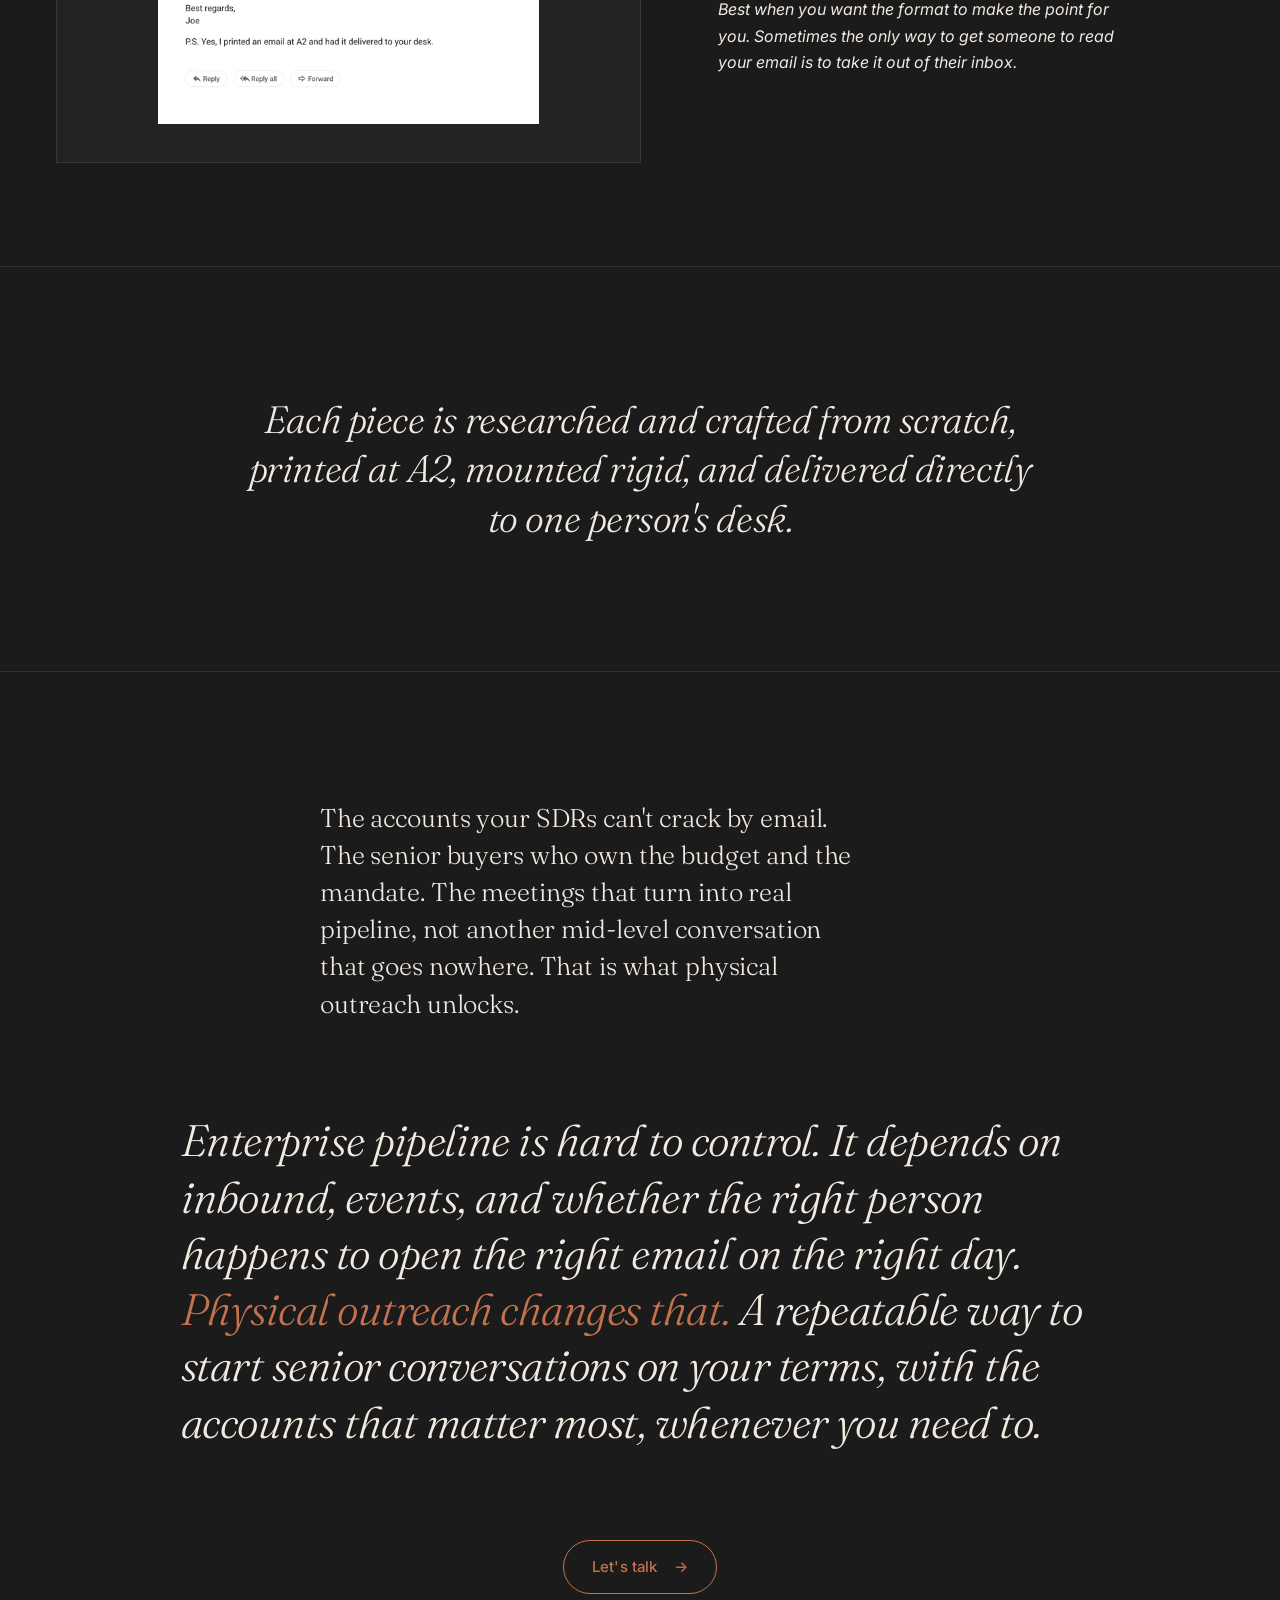
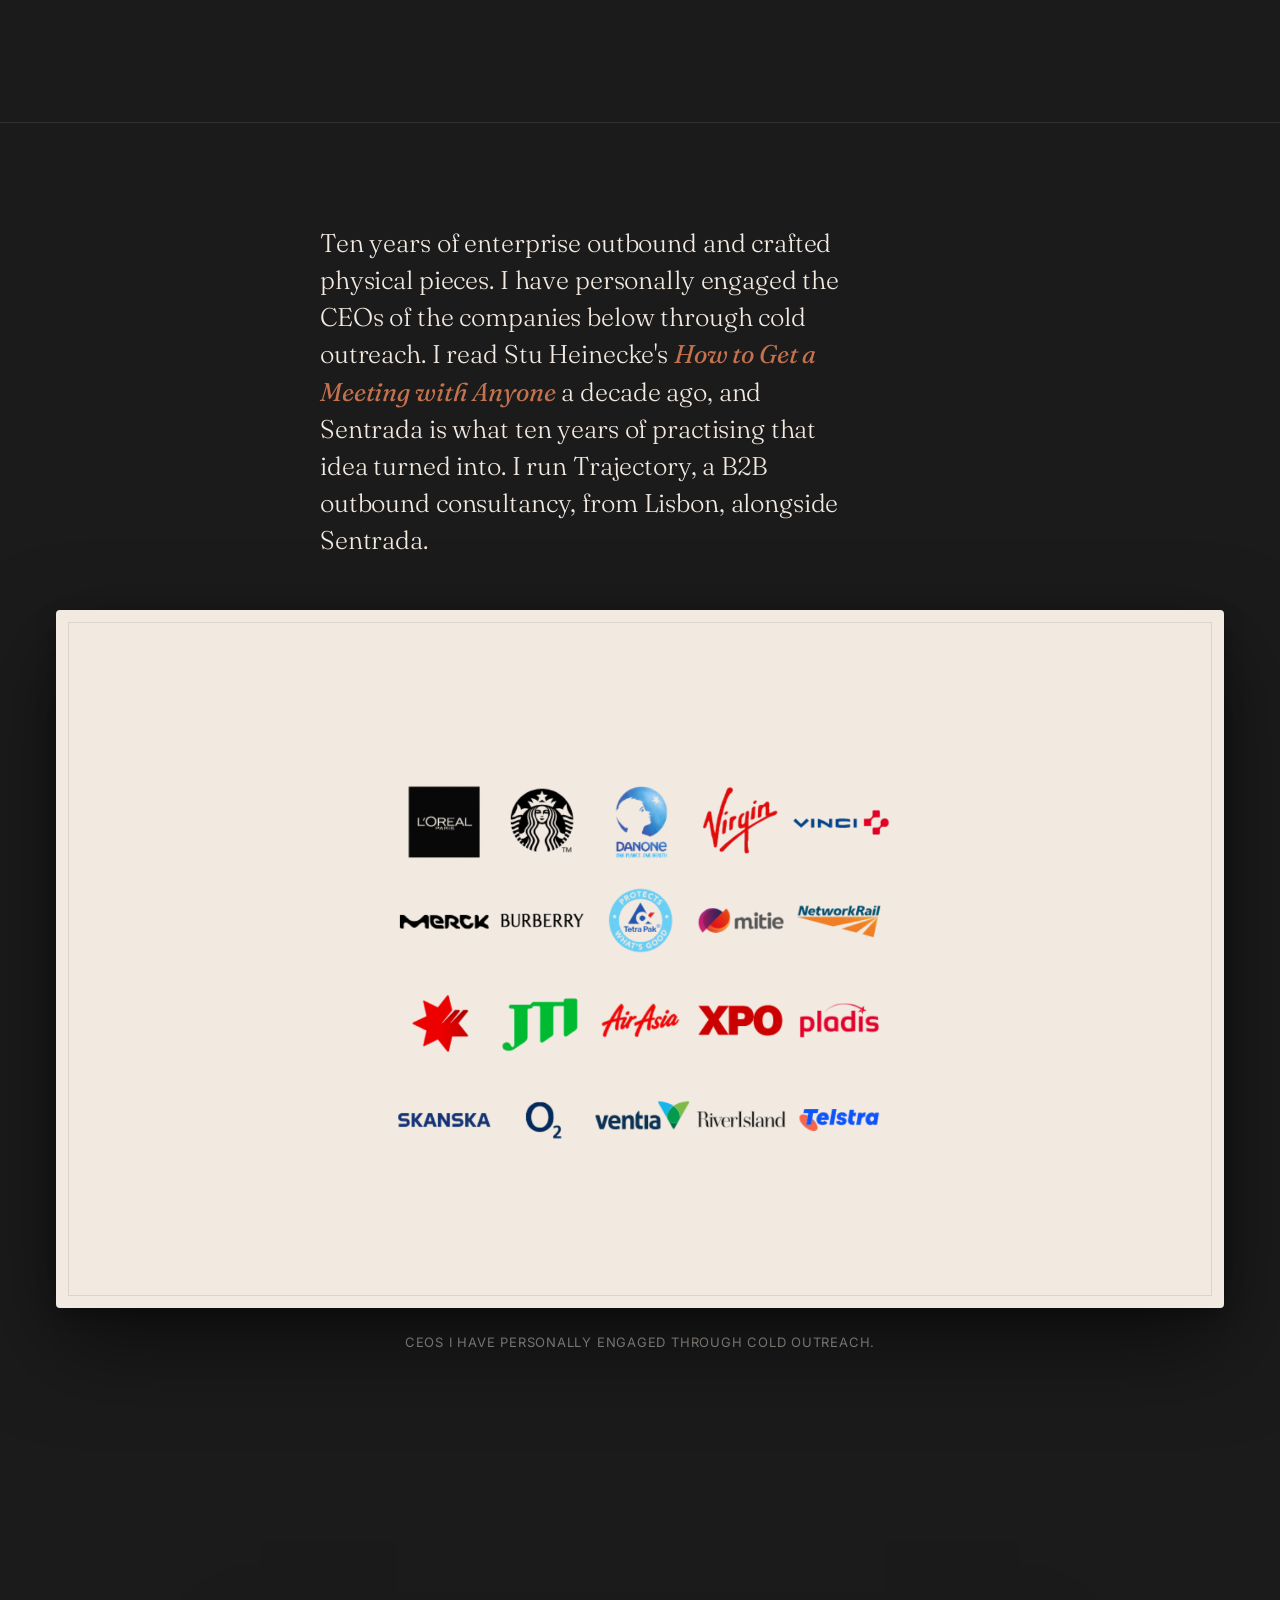
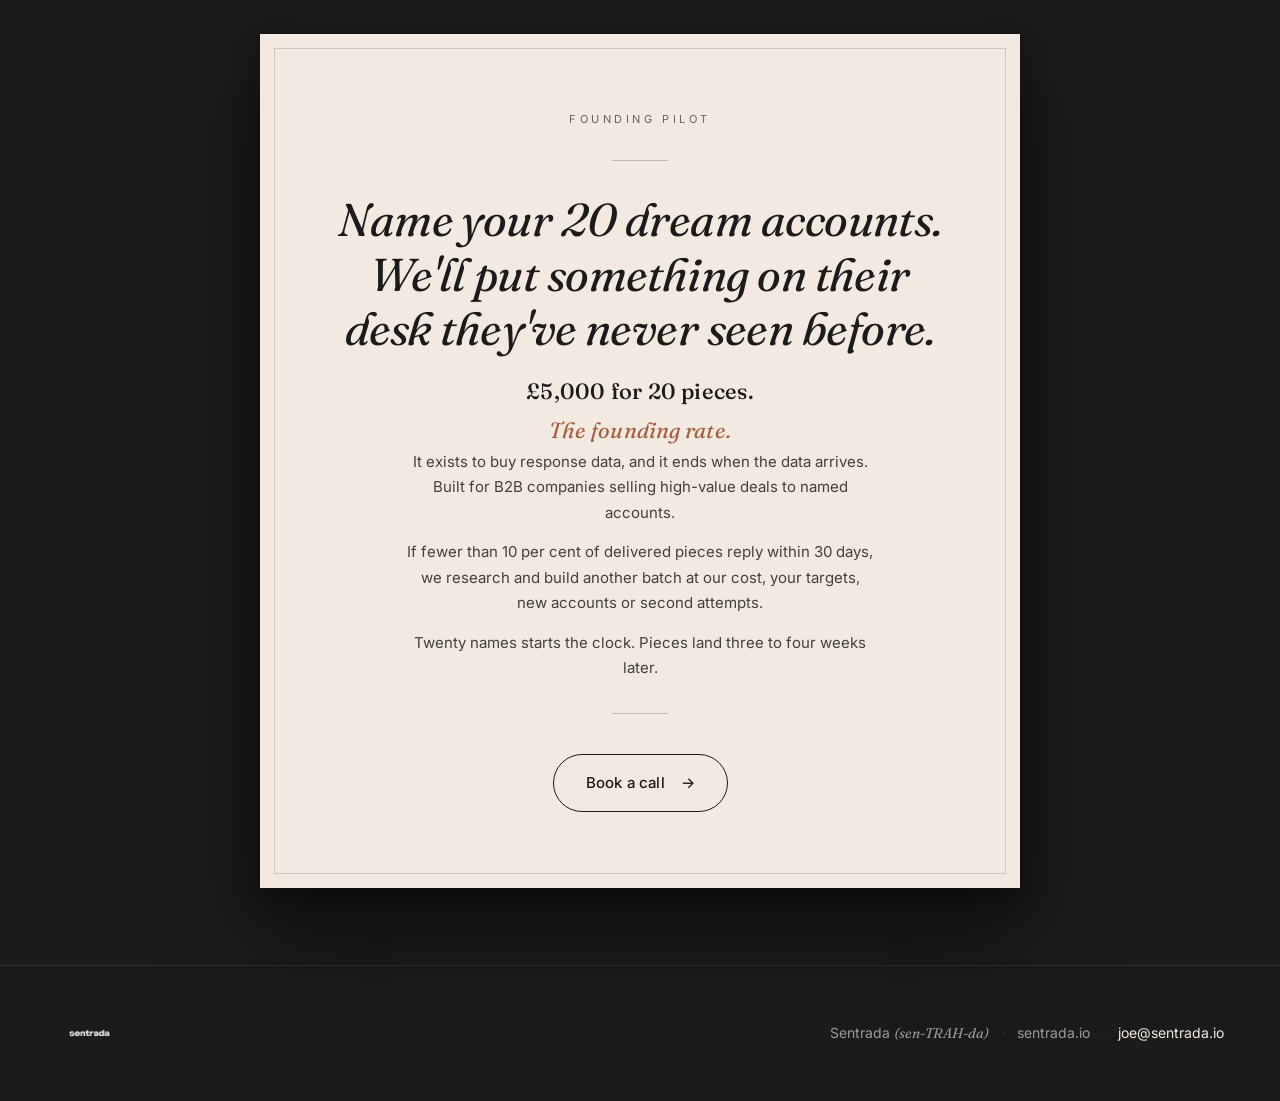
==== commit d38b0ba8: "Homepage copy rewrite and reorder (post-proof narrative) New section order: hero, problem, proof, fo" ====
--- a/index.html
+++ b/index.html
@@ -53,103 +53,31 @@
         <span class="hook-line">Name your dream accounts.</span>
         <span class="hook-line">We'll put something on their desk they've never seen before.</span>
       </p>
+      <p class="hero-strapline reveal">
+        So far, 40 per cent of the executives who received a Sentrada piece replied.
+      </p>
       <div class="cta-row reveal">
         <a class="cta primary" href="https://calendar.app.google/ncFJSphS8WRbvKzf8" data-cta="hero" target="_blank" rel="noopener">Book a call</a>
       </div>
     </section>
 
-    <!-- 2. THE FORMATS -->
-    <section class="formats" aria-label="The formats">
-      <p class="kicker reveal">The formats</p>
-
-      <div class="gallery">
-        <article class="piece reveal">
-          <div class="piece-img">
-            <img src="assets/newspaper-cognism.webp"
-                 srcset="assets/newspaper-cognism-sm.webp 600w, assets/newspaper-cognism.webp 1200w"
-                 sizes="(max-width: 880px) 100vw, 33vw"
-                 alt="The Front Page: a newspaper front page written and designed for one person, with their company as the headline."
-                 width="1200" height="1697"
-                 loading="lazy" decoding="async" />
-          </div>
-          <div class="piece-meta">
-            <h3 class="piece-title">The Front Page</h3>
-            <p class="piece-body">
-              A newspaper front page, written and designed for one person. Their
-              company, their market, the story they are living right now, turned into
-              news. Every fact is real, sourced, and verified. The recipient opens it
-              and sees their own world on the front page, reported with the kind of
-              detail that makes them wonder who wrote it.
-            </p>
-            <p class="piece-body piece-best">
-              Best when you want to demonstrate serious research and make the recipient
-              feel impossible to overlook.
-            </p>
-          </div>
-        </article>
-
-        <article class="piece reveal">
-          <div class="piece-img">
-            <img src="assets/crossword-anthropic.webp"
-                 srcset="assets/crossword-anthropic-sm.webp 900w, assets/crossword-anthropic.webp 2000w"
-                 sizes="(max-width: 880px) 100vw, 33vw"
-                 alt="The Crossword: a full crossword puzzle built entirely around one recipient, with every clue researched from their company and role."
-                 width="2000" height="2828"
-                 loading="lazy" decoding="async" />
-          </div>
-          <div class="piece-meta">
-            <h3 class="piece-title">The Crossword</h3>
-            <p class="piece-body">
-              A full crossword puzzle built entirely around one recipient. Every answer
-              comes from their company, their role, their market. The clues are all
-              researched facts, ranging from straightforward to insider knowledge. One
-              clue is deliberately difficult enough that they're unlikely to solve it
-              without a hint from the sender. It gets picked up, passed around,
-              revisited, and talked about. Before long, the whole office knows who
-              sent it.
-            </p>
-            <p class="piece-body piece-best">
-              Best when you want to stay on someone's desk and give them a reason to
-              contact the sender.
-            </p>
-          </div>
-        </article>
-
-        <article class="piece reveal">
-          <div class="piece-img">
-            <img src="assets/email-ramp.webp"
-                 srcset="assets/email-ramp-sm.webp 565w, assets/email-ramp.webp 1696w"
-                 sizes="(max-width: 880px) 100vw, 33vw"
-                 alt="The Email: a cold email blown up to A2 and delivered to the recipient's desk, with a P.S. acknowledging the printed format."
-                 width="1696" height="2400"
-                 loading="lazy" decoding="async" />
-          </div>
-          <div class="piece-meta">
-            <h3 class="piece-title">The Email</h3>
-            <p class="piece-body">
-              A cold email, but make it huge and deliver it to their desk. It looks
-              exactly like a Gmail screenshot: toolbar, subject line, sender row, body,
-              signature. The email itself is sincere, well-researched, well-written.
-              Then the P.S. at the bottom says: "Yes, I printed an email at A2 and had
-              it delivered to your desk." Everyone in B2B knows the problem. Nobody
-              reads cold emails. This is the answer to that, made physical: the email
-              they would have scrolled past, now standing on their desk, impossible to
-              ignore.
-            </p>
-            <p class="piece-body piece-best">
-              Best when you want the format to make the point for you. Sometimes the
-              only way to get someone to read your email is to take it out of their
-              inbox.
-            </p>
-          </div>
-        </article>
-
-      </div>
-
-    </section>
-
-    <!-- 3. RESULTS: the first campaign -->
-    <section class="results" aria-label="The first campaign">
+    <!-- 2. PROBLEM -->
+    <section class="market-context" aria-label="The problem">
+      <p class="market-context-statement reveal">
+        Cold outreach has exploded.<br>
+        Response rates have collapsed.<br>
+        <span class="accent">We fix that.</span>
+      </p>
+      <p class="problem-detail reveal">
+        Your emails compete with five hundred others, and across 7.5 million cold
+        emails sent in 2025, the average reply rate was 0.45 per cent (Belkins, 2026
+        study). A crafted physical piece doesn't compete with anything.
+      </p>
+    </section>
+
+    <!-- 3. PROOF -->
+    <!-- NAMED CLIENT QUOTE: insert here when cleared -->
+    <section class="results" aria-label="Proof">
       <p class="kicker reveal">The first campaign</p>
 
       <div class="results-stat reveal">
@@ -180,34 +108,117 @@
           <figcaption>Partner, London VC</figcaption>
         </figure>
       </div>
-    </section>
-
-    <!-- 4. EXPLANATION -->
+
+      <div class="prose results-prose results-second reveal">
+        <p>
+          Campaign two, July 2026. We ran Sentrada on our own dream list: ten pieces,
+          three formats, senior revenue and marketing leaders. Four replied inside the
+          first week. Different sender, different audience, same response rate.
+        </p>
+      </div>
+    </section>
+
+    <!-- 4. THE FORMATS -->
+    <section class="formats" aria-label="The formats">
+      <p class="kicker reveal">The formats</p>
+
+      <div class="gallery">
+        <article class="piece reveal">
+          <div class="piece-img">
+            <img src="assets/newspaper-cognism.webp"
+                 srcset="assets/newspaper-cognism-sm.webp 600w, assets/newspaper-cognism.webp 1200w"
+                 sizes="(max-width: 880px) 100vw, 33vw"
+                 alt="The Front Page: a newspaper front page written and designed for one person, with their company as the headline."
+                 width="1200" height="1697"
+                 loading="lazy" decoding="async" />
+          </div>
+          <div class="piece-meta">
+            <h3 class="piece-title">The Front Page</h3>
+            <p class="piece-body">
+              A newspaper front page, written and designed for one person. Their
+              company, their market, the story they are living right now, turned into
+              news. Every fact is real, sourced, and verified. The recipient opens it
+              and sees their own world on the front page, reported with the kind of
+              detail that makes them wonder who wrote it.
+            </p>
+            <p class="piece-body piece-best">
+              Best when you want to demonstrate serious research and make the recipient
+              feel impossible to overlook.
+            </p>
+          </div>
+        </article>
+
+        <article class="piece reveal">
+          <div class="piece-img">
+            <img src="assets/crossword-anthropic.webp"
+                 srcset="assets/crossword-anthropic-sm.webp 900w, assets/crossword-anthropic.webp 2000w"
+                 sizes="(max-width: 880px) 100vw, 33vw"
+                 alt="The Crossword: a full crossword puzzle built entirely around one recipient, with every clue researched from their company and role."
+                 width="2000" height="2828"
+                 loading="lazy" decoding="async" />
+          </div>
+          <div class="piece-meta">
+            <h3 class="piece-title">The Crossword</h3>
+            <p class="piece-body">
+              A full crossword puzzle built entirely around one recipient. Every answer
+              comes from their company, their role, their market. The clues are all
+              researched facts, ranging from straightforward to insider knowledge. One
+              clue is deliberately difficult enough that they're unlikely to solve it
+              without a hint from the sender. It gets picked up, passed around,
+              revisited, and talked about. Before long, the whole office knows who
+              sent it.
+            </p>
+            <p class="piece-body piece-best">
+              Best when you want to stay on someone's desk and give them a reason to
+              contact the sender.
+            </p>
+          </div>
+        </article>
+
+        <article class="piece reveal">
+          <div class="piece-img">
+            <img src="assets/email-ramp.webp"
+                 srcset="assets/email-ramp-sm.webp 565w, assets/email-ramp.webp 1696w"
+                 sizes="(max-width: 880px) 100vw, 33vw"
+                 alt="The Email: a cold email blown up to A2 and delivered to the recipient's desk, with a P.S. acknowledging the printed format."
+                 width="1696" height="2400"
+                 loading="lazy" decoding="async" />
+          </div>
+          <div class="piece-meta">
+            <h3 class="piece-title">The Email</h3>
+            <p class="piece-body">
+              A cold email, but make it huge and deliver it to their desk. It looks
+              exactly like a Gmail screenshot: toolbar, subject line, sender row, body,
+              signature. The email itself is sincere, well-researched, well-written.
+              Then the P.S. at the bottom says: "Yes, I printed an email at A2 and had
+              it delivered to your desk." Everyone in B2B knows the problem. Nobody
+              reads cold emails. This is the answer to that, made physical: the email
+              they would have scrolled past, now standing on their desk, impossible to
+              ignore.
+            </p>
+            <p class="piece-body piece-best">
+              Best when you want the format to make the point for you. Sometimes the
+              only way to get someone to read your email is to take it out of their
+              inbox.
+            </p>
+          </div>
+        </article>
+
+      </div>
+
+    </section>
+
+    <!-- Production line (tail of the formats section) -->
     <section class="explanation" aria-label="How each piece is made">
       <p class="explanation-line reveal">
-        Each piece is researched and crafted from scratch, printed at A2 on foam core,
-        and delivered directly to one person's desk.
-      </p>
-    </section>
-
-    <!-- 5. MARKET CONTEXT -->
-    <section class="market-context" aria-label="Why this matters now">
-      <p class="market-context-statement reveal">
-        Cold outreach has exploded.<br>
-        Response rates have collapsed.<br>
-        <span class="accent">We fix that.</span>
-      </p>
-    </section>
-
-    <!-- 6. WHY THIS WORKS -->
-    <section class="proof" aria-label="Why this works">
+        Each piece is researched and crafted from scratch, printed at A2, mounted
+        rigid, and delivered directly to one person's desk.
+      </p>
+    </section>
+
+    <!-- 5. WHAT IT UNLOCKS -->
+    <section class="proof unlocks" aria-label="What it unlocks">
       <div class="prose reveal">
-        <p class="prose-lede">
-          I read Stu Heinecke's <em>How to Get a Meeting with Anyone</em> nine years ago
-          and have been practising Contact Marketing ever since. Heinecke documented
-          response rates on personalised cartoons of between 30 and 100 per cent.
-          Nothing in digital outbound comes close.
-        </p>
         <p>
           The accounts your SDRs can't crack by email. The senior buyers who own the
           budget and the mandate. The meetings that turn into real pipeline, not
@@ -216,29 +227,30 @@
         </p>
       </div>
 
-      <aside class="pullquote reveal">
-        <p>Your emails compete with five hundred others.</p>
-        <p class="pullquote-pivot">A crafted physical piece doesn't compete with anything.</p>
-      </aside>
+      <p class="bridge-statement reveal">
+        Enterprise pipeline is hard to control. It depends on inbound, events, and
+        whether the right person happens to open the right email on the right day.
+        <span class="bridge-pivot">Physical outreach changes that.</span>
+        A repeatable way to start senior conversations on your terms, with the
+        accounts that matter most, whenever you need to.
+      </p>
 
       <div class="prose prose-close reveal">
-        <p>
-          Physical mail still beats email by roughly 36 to 1 on response rates.
-          The maths is not subtle.
-        </p>
         <div class="cta-row">
-          <a class="cta primary" href="https://calendar.app.google/ncFJSphS8WRbvKzf8" data-cta="proof" target="_blank" rel="noopener">Let's talk</a>
+          <a class="cta primary" href="https://calendar.app.google/ncFJSphS8WRbvKzf8" data-cta="unlocks" target="_blank" rel="noopener">Let's talk</a>
         </div>
       </div>
     </section>
 
-    <!-- 7. PERSONAL TRACK RECORD -->
-    <section class="track" aria-label="Personal track record">
+    <!-- 6. WHO'S BEHIND IT -->
+    <section class="track" aria-label="Who's behind it">
       <div class="prose reveal">
         <p>
-          Nine years of Contact Marketing and enterprise outbound. I have personally
-          engaged the CEOs of the companies below through cold outreach.
-          I run Trajectory, a B2B outbound consultancy, from Lisbon, alongside Sentrada.
+          Ten years of enterprise outbound and crafted physical pieces. I have
+          personally engaged the CEOs of the companies below through cold outreach.
+          I read Stu Heinecke's <em>How to Get a Meeting with Anyone</em> a decade ago,
+          and Sentrada is what ten years of practising that idea turned into. I run
+          Trajectory, a B2B outbound consultancy, from Lisbon, alongside Sentrada.
         </p>
       </div>
       <figure class="logo-grid reveal" aria-label="CEOs engaged through cold outreach">
@@ -250,47 +262,36 @@
       <p class="logos-caption reveal">CEOs I have personally engaged through cold outreach.</p>
     </section>
 
-    <!-- 8. BRIDGE: why this matters -->
-    <section class="bridge" aria-label="Why this matters">
-      <p class="bridge-statement reveal">
-        Enterprise pipeline is hard to control. It depends on inbound, events, and
-        whether the right person happens to open the right email on the right day.
-        <span class="bridge-pivot">Physical outreach changes that.</span>
-        A repeatable way to start senior conversations on your terms, with the
-        accounts that matter most, whenever you need to.
-      </p>
-    </section>
-
-    <!-- 9. FOUNDING PILOT OFFER -->
+    <!-- 7. FOUNDING PILOT OFFER -->
     <section id="book" class="offer" aria-label="Founding pilot offer">
       <article class="invitation reveal">
         <header class="invitation-eyebrow">
-          <svg class="invitation-mark" viewBox="0 0 64 64" width="14" height="14" aria-hidden="true">
-            <defs>
-              <mask id="inv-cut">
-                <rect width="100%" height="100%" fill="white"/>
-                <rect x="-4" y="30" width="72" height="4" fill="black" transform="rotate(-32 32 32)"/>
-              </mask>
-            </defs>
-            <g fill="#1B1B1B" mask="url(#inv-cut)">
-              <text x="32" y="48" text-anchor="middle"
-                    font-family="Fraunces, 'Times New Roman', Georgia, serif"
-                    font-weight="500" font-size="56" letter-spacing="-0.01em">s</text>
-            </g>
-          </svg>
-          <span>Founding pilot · Slot one taken</span>
+          <span>Founding pilot</span>
         </header>
 
         <hr class="invitation-rule" />
-
-        <p class="invitation-proof">The first campaign got replies from 8 of 20 recipients inside a week.</p>
 
         <p class="invitation-headline">
           Name your 20 dream accounts. We'll put something on their desk
           they've never seen before.
         </p>
 
-        <p class="invitation-price">£5,000. <span class="invitation-price-em">Four founding slots remain.</span></p>
+        <p class="invitation-price">£5,000 for 20 pieces. <span class="invitation-price-em">The founding rate.</span></p>
+
+        <div class="invitation-body">
+          <p>
+            It exists to buy response data, and it ends when the data arrives. Built
+            for B2B companies selling high-value deals to named accounts.
+          </p>
+          <p>
+            If fewer than 10 per cent of delivered pieces reply within 30 days, we
+            research and build another batch at our cost, your targets, new accounts
+            or second attempts.
+          </p>
+          <p>
+            Twenty names starts the clock. Pieces land three to four weeks later.
+          </p>
+        </div>
 
         <hr class="invitation-rule" />
 
--- a/styles.css
+++ b/styles.css
@@ -252,6 +252,35 @@
 .hero-text .cta-row {
   justify-content: center;
   margin-top: clamp(40px, 5vw, 64px);
+}
+.hero-strapline {
+  font-family: var(--body);
+  font-size: clamp(15px, 1.6vw, 18px);
+  line-height: 1.5;
+  color: var(--stone-dim);
+  max-width: 44ch;
+  margin: clamp(22px, 3vw, 34px) auto 0;
+}
+
+/* Problem: supporting detail under the big statement */
+.problem-detail {
+  font-family: var(--body);
+  font-size: clamp(15px, 1.7vw, 18px);
+  line-height: 1.6;
+  color: var(--stone-dim);
+  max-width: 60ch;
+  margin: clamp(28px, 4vw, 44px) auto 0;
+}
+
+/* Proof: campaign two, secondary to campaign one */
+.results-second { margin-top: clamp(32px, 4vw, 52px); }
+.results-second p { color: var(--stone-dim); }
+
+/* What it unlocks: divider rhythm and spacing for the pipeline statement */
+.unlocks { border-top: 1px solid var(--hairline); }
+.unlocks .bridge-statement {
+  margin: clamp(48px, 7vw, 90px) auto;
+  max-width: 34ch;
 }
 
 /* ---------- Results (the first campaign) ---------- */
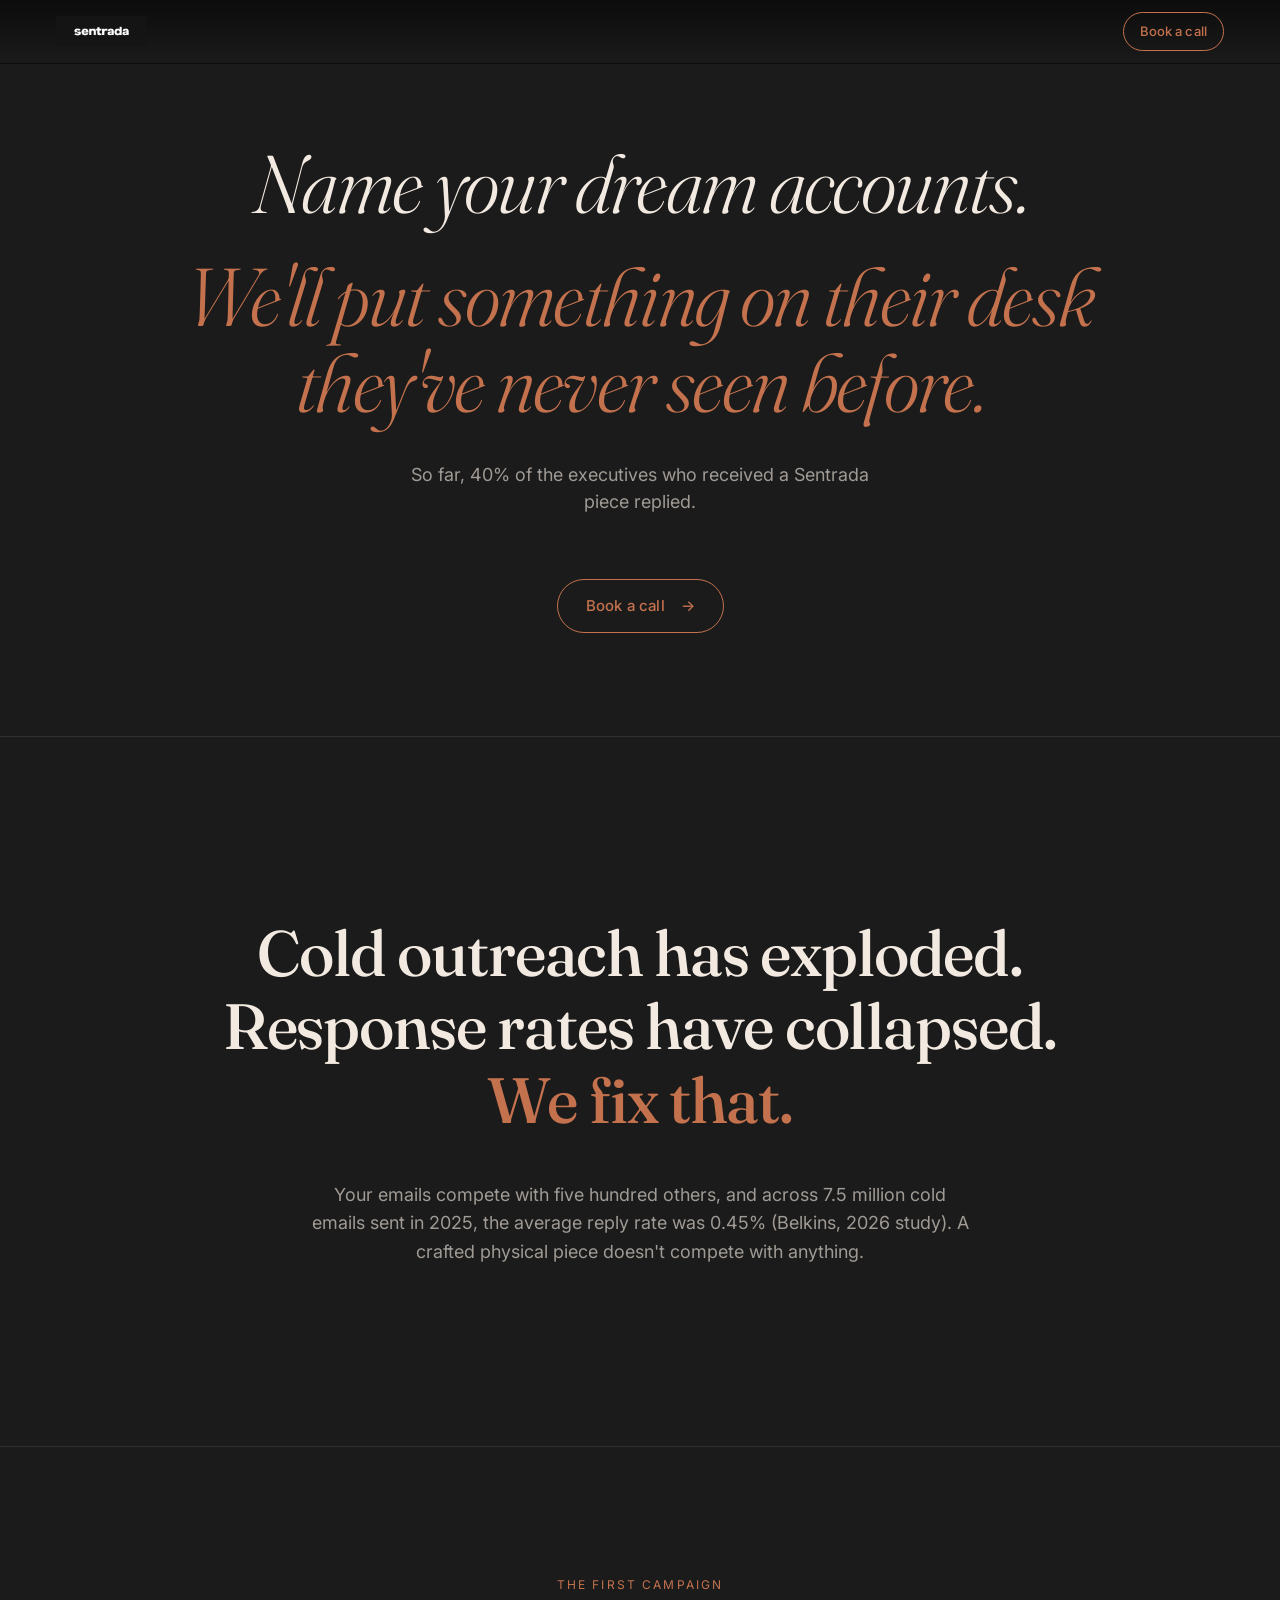
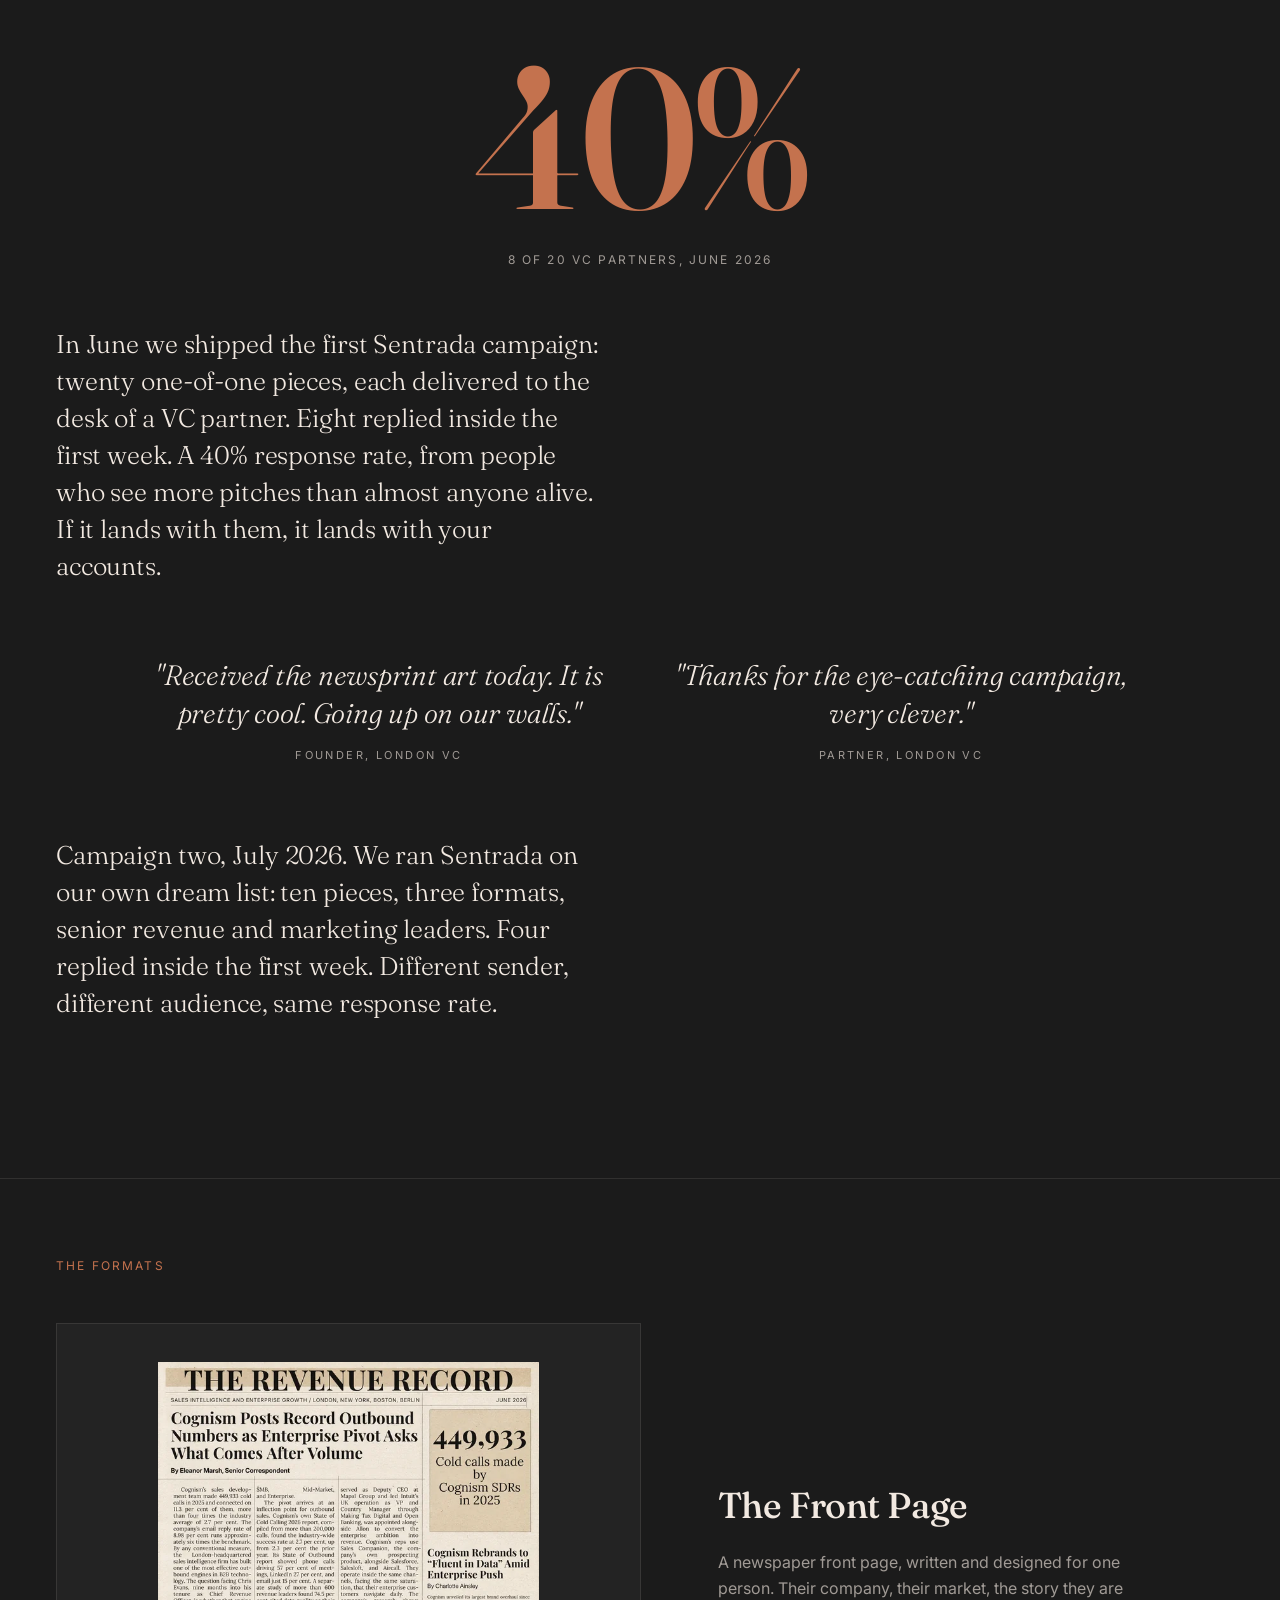
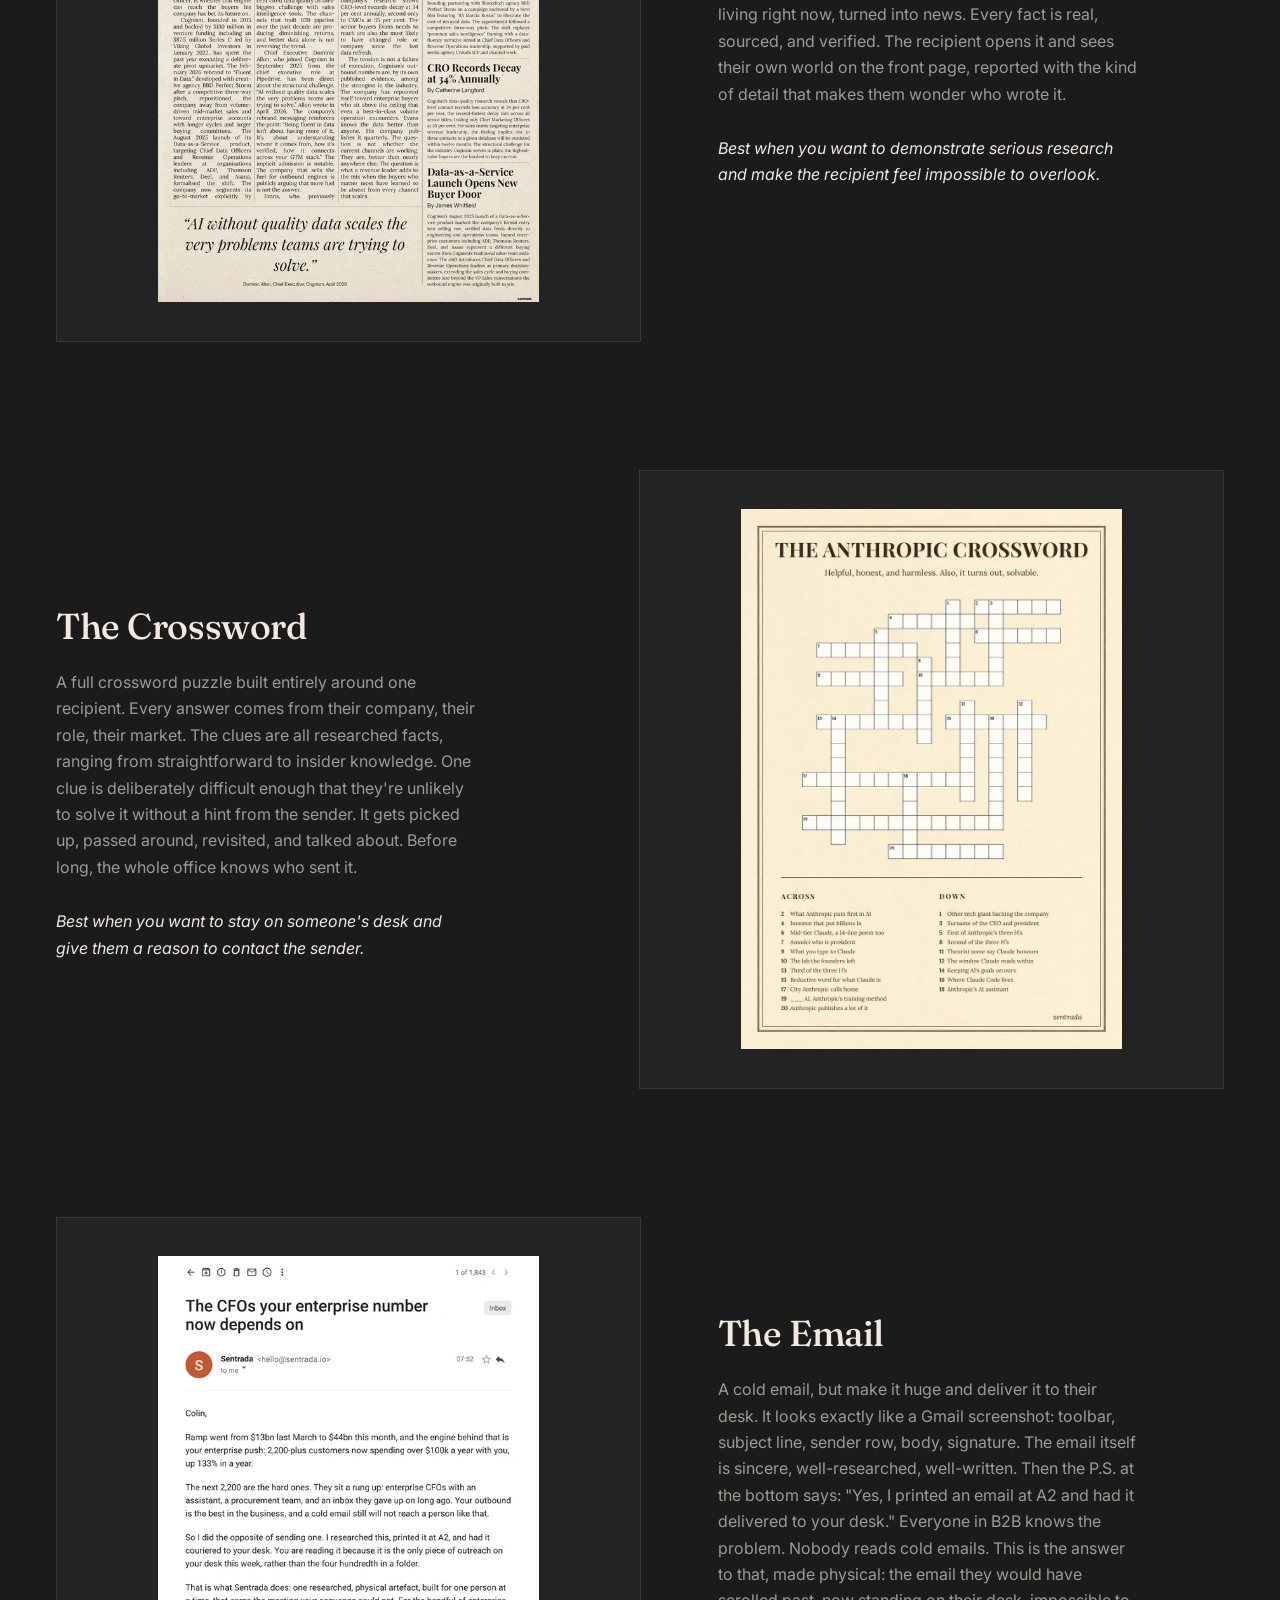
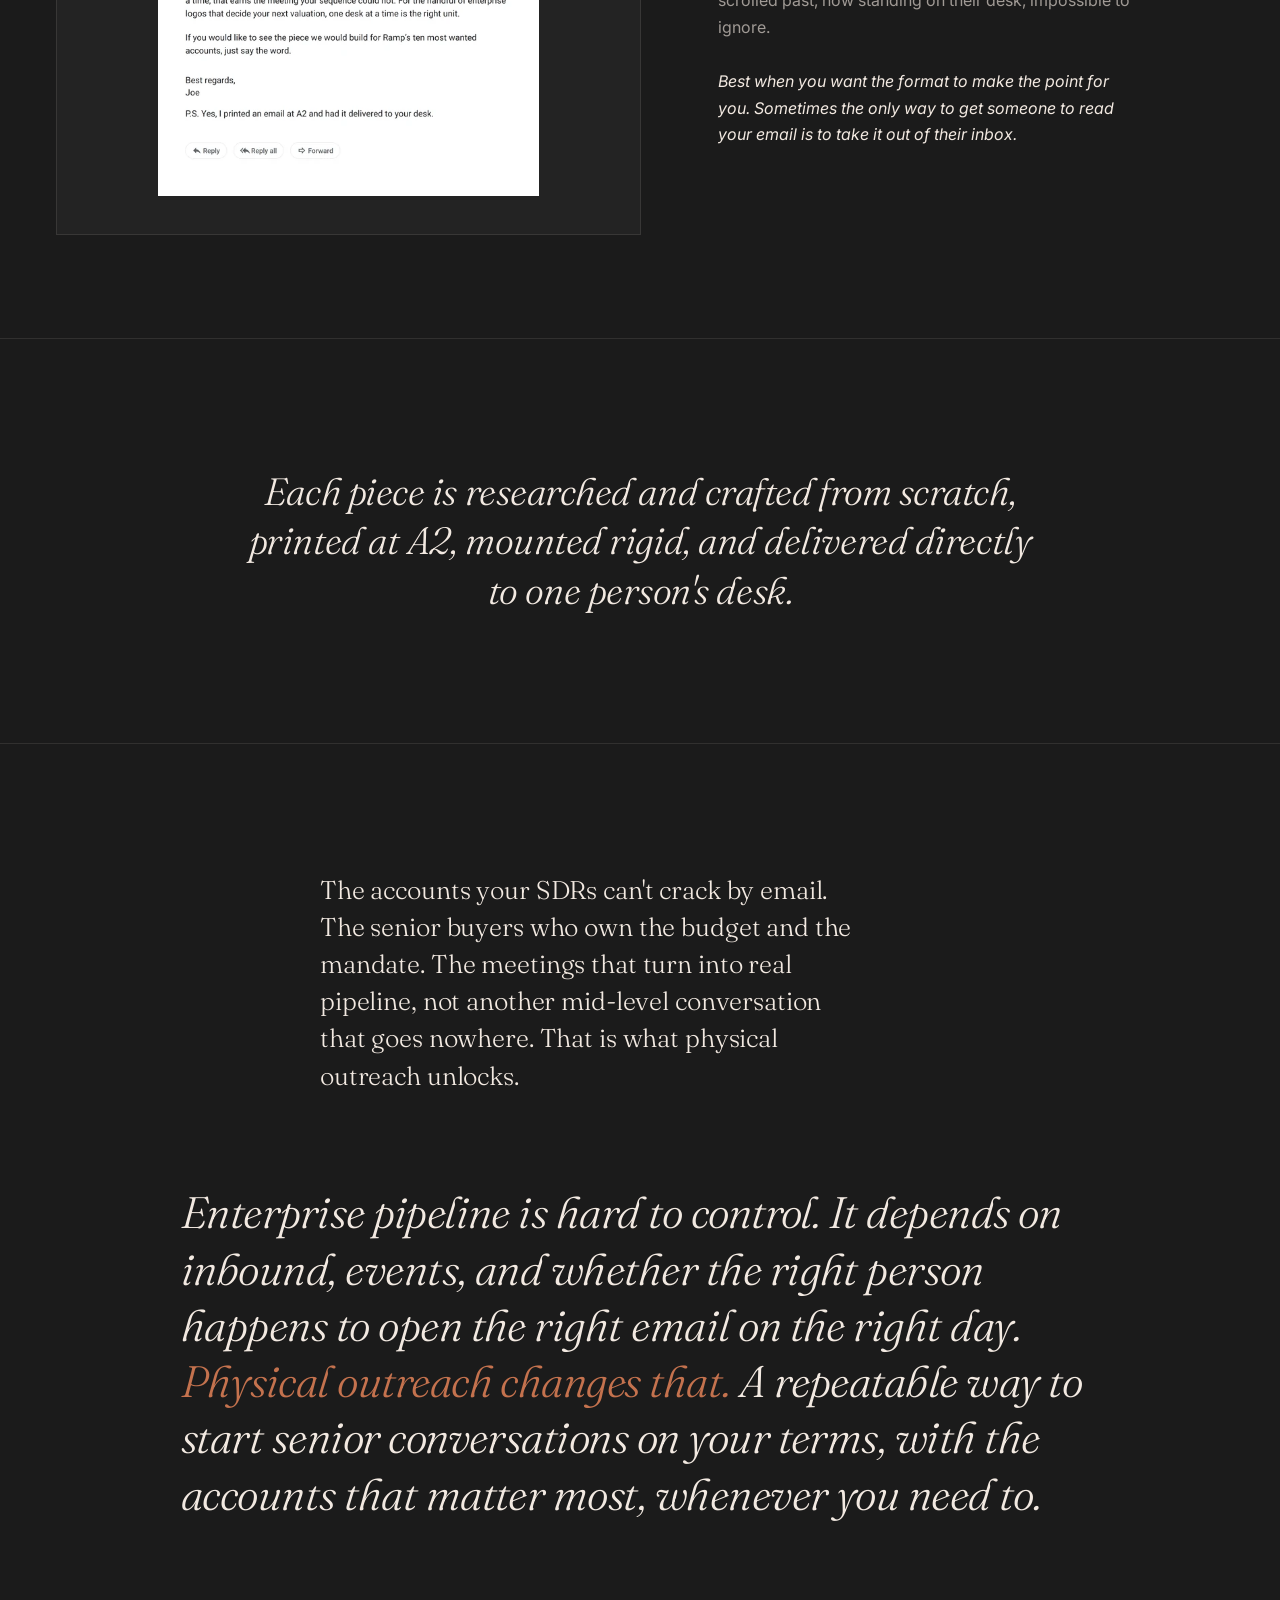
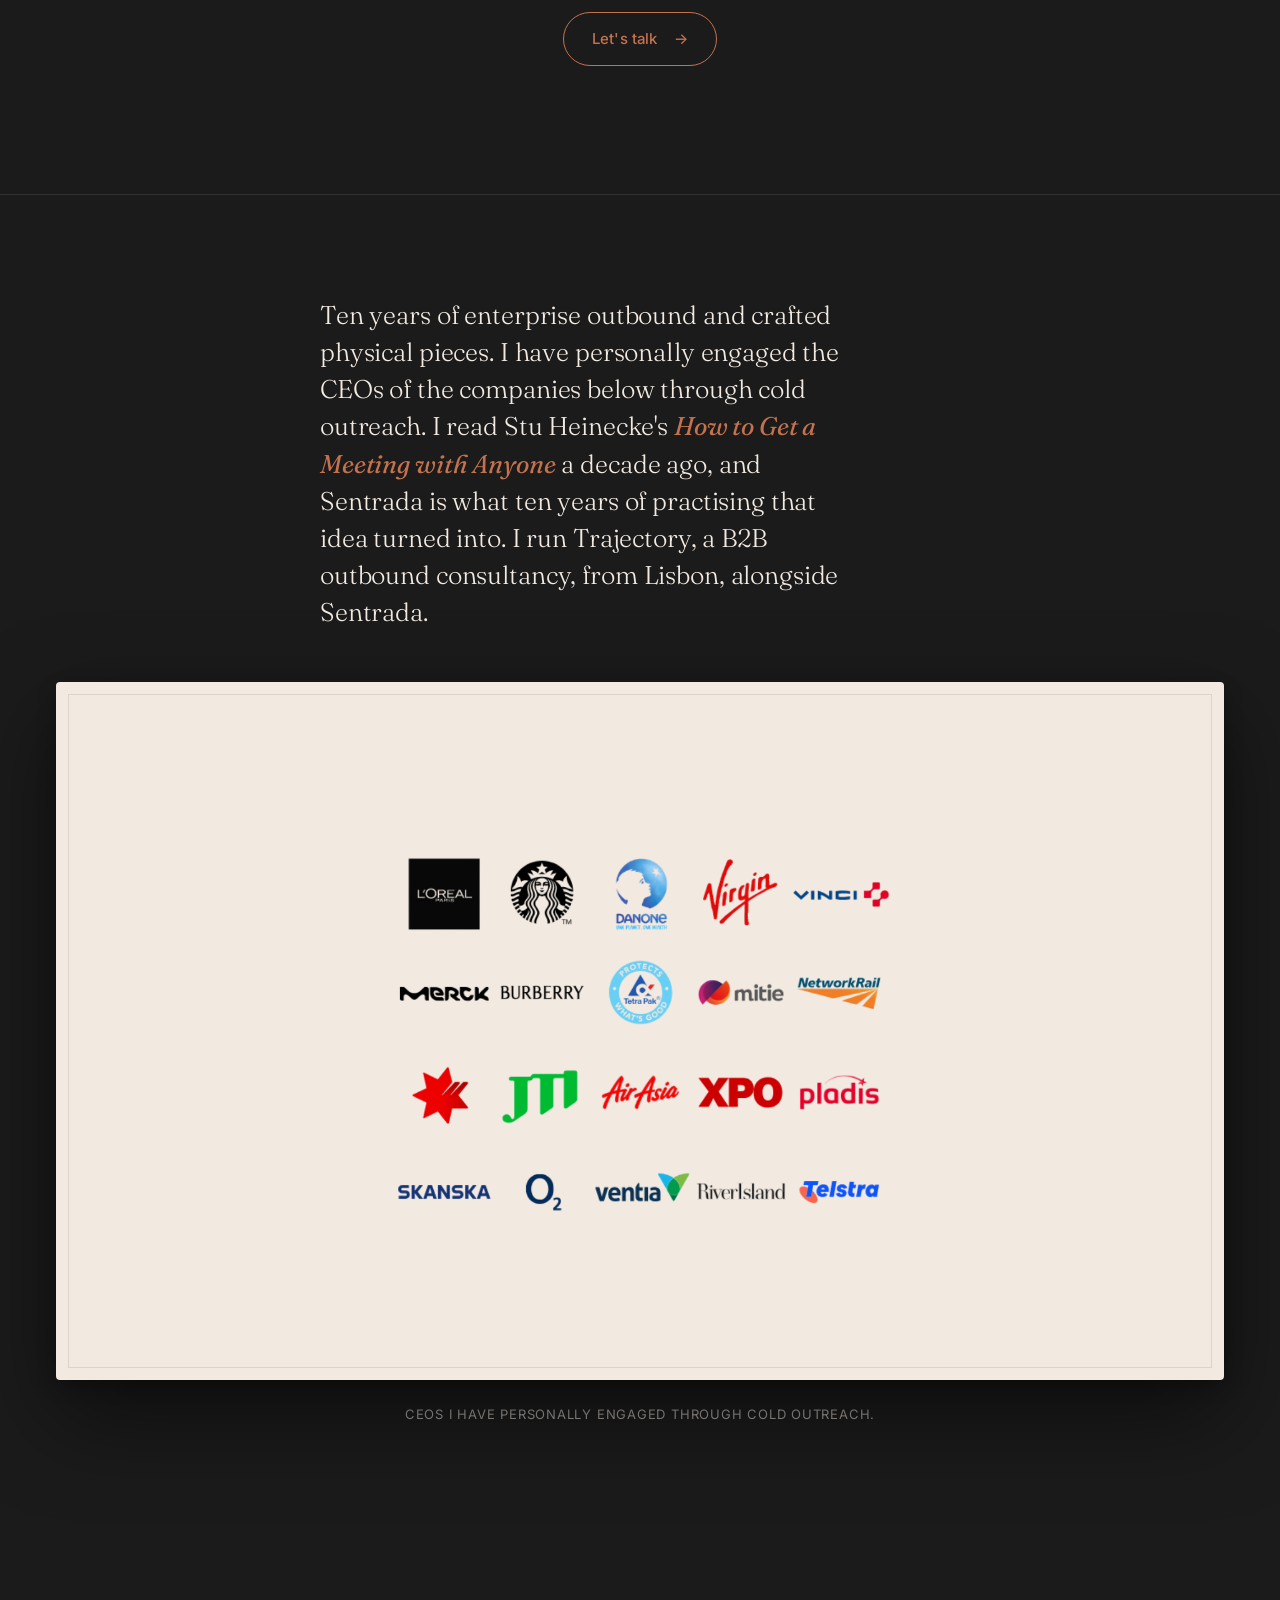
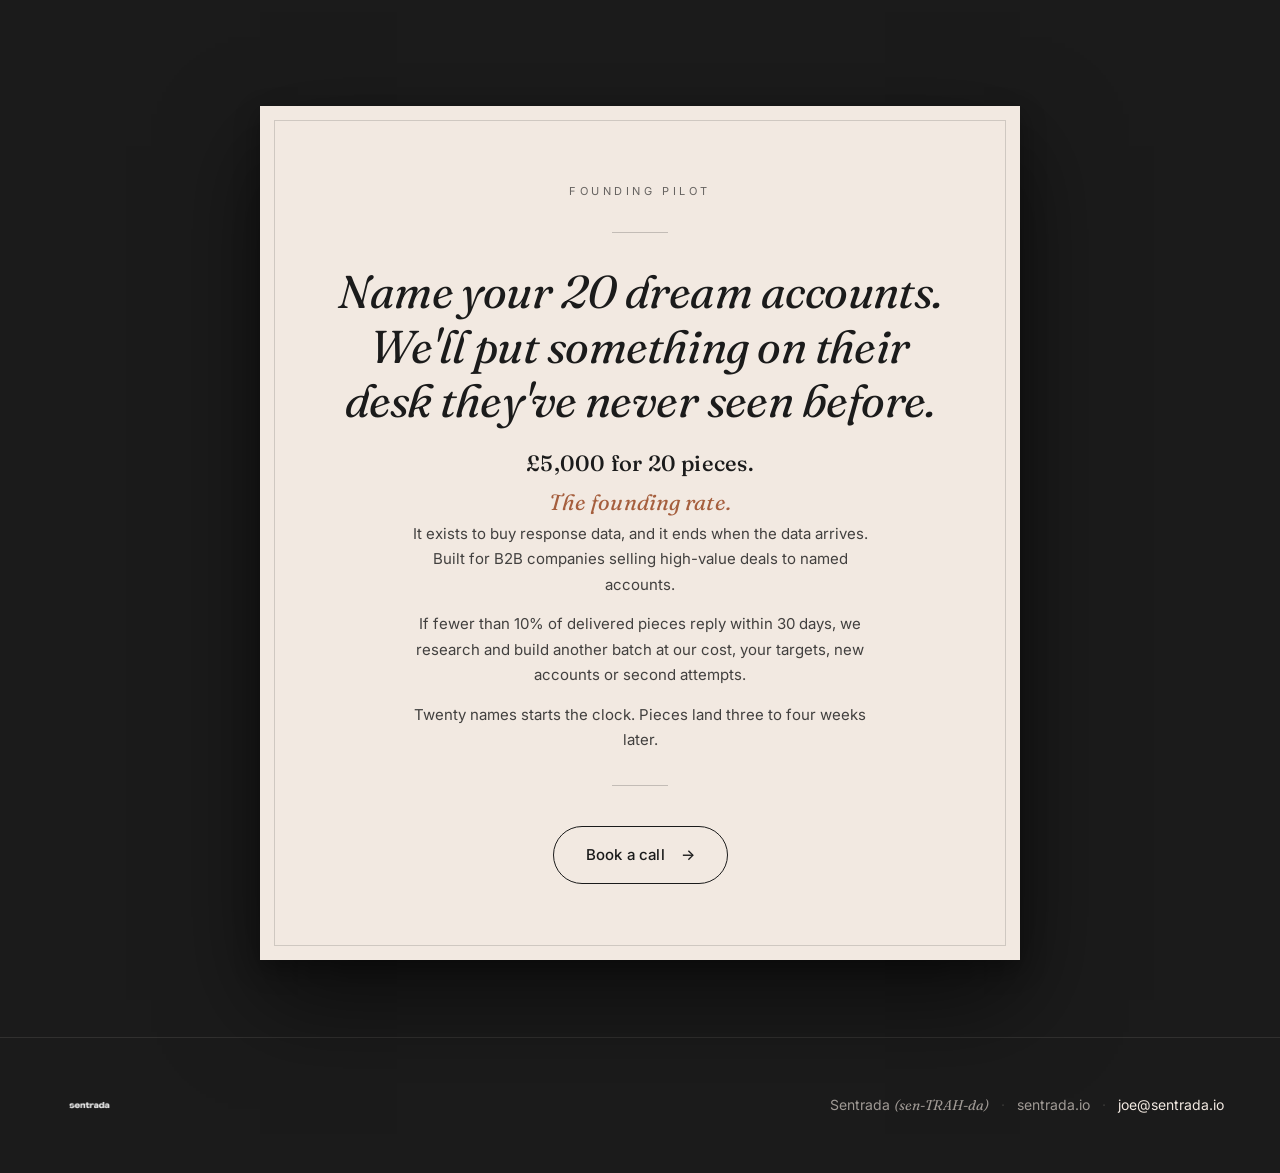
==== commit ee89048a: "Copy and spacing fixes - Use % instead of "per cent" everywhere (40%, 0.45%, 10%), on the   page and" ====
--- a/index.html
+++ b/index.html
@@ -4,14 +4,14 @@
   <meta charset="utf-8" />
   <meta name="viewport" content="width=device-width, initial-scale=1, viewport-fit=cover" />
   <title>Sentrada · Crafted physical outreach</title>
-  <meta name="description" content="Bespoke physical pieces, researched from scratch and delivered to one person's desk. Our first campaign: 40 per cent replied within a week." />
+  <meta name="description" content="Bespoke physical pieces, researched from scratch and delivered to one person's desk. Our first campaign: 40% replied within a week." />
   <meta name="theme-color" content="#1B1B1B" />
 
   <!-- Open Graph -->
   <meta property="og:type" content="website" />
   <meta property="og:site_name" content="Sentrada" />
   <meta property="og:title" content="Sentrada · Crafted physical outreach" />
-  <meta property="og:description" content="Bespoke physical pieces, researched from scratch and delivered to one person's desk. Our first campaign: 40 per cent replied within a week." />
+  <meta property="og:description" content="Bespoke physical pieces, researched from scratch and delivered to one person's desk. Our first campaign: 40% replied within a week." />
   <meta property="og:url" content="https://sentrada.io" />
   <meta property="og:image" content="https://sentrada.io/assets/og.png" />
   <meta property="og:image:width" content="1200" />
@@ -21,7 +21,7 @@
   <!-- Twitter card -->
   <meta name="twitter:card" content="summary_large_image" />
   <meta name="twitter:title" content="Sentrada · Crafted physical outreach" />
-  <meta name="twitter:description" content="Bespoke physical pieces, researched from scratch and delivered to one person's desk. Our first campaign: 40 per cent replied within a week." />
+  <meta name="twitter:description" content="Bespoke physical pieces, researched from scratch and delivered to one person's desk. Our first campaign: 40% replied within a week." />
   <meta name="twitter:image" content="https://sentrada.io/assets/og.png" />
 
   <link rel="canonical" href="https://sentrada.io/" />
@@ -54,7 +54,7 @@
         <span class="hook-line">We'll put something on their desk they've never seen before.</span>
       </p>
       <p class="hero-strapline reveal">
-        So far, 40 per cent of the executives who received a Sentrada piece replied.
+        So far, 40% of the executives who received a Sentrada piece replied.
       </p>
       <div class="cta-row reveal">
         <a class="cta primary" href="https://calendar.app.google/ncFJSphS8WRbvKzf8" data-cta="hero" target="_blank" rel="noopener">Book a call</a>
@@ -70,7 +70,7 @@
       </p>
       <p class="problem-detail reveal">
         Your emails compete with five hundred others, and across 7.5 million cold
-        emails sent in 2025, the average reply rate was 0.45 per cent (Belkins, 2026
+        emails sent in 2025, the average reply rate was 0.45% (Belkins, 2026
         study). A crafted physical piece doesn't compete with anything.
       </p>
     </section>
@@ -89,7 +89,7 @@
         <p>
           In June we shipped the first Sentrada campaign: twenty one-of-one pieces,
           each delivered to the desk of a VC partner. Eight replied inside the first
-          week. A 40 per cent response rate, from people who see more pitches than
+          week. A 40% response rate, from people who see more pitches than
           almost anyone alive. If it lands with them, it lands with your accounts.
         </p>
       </div>
@@ -284,7 +284,7 @@
             for B2B companies selling high-value deals to named accounts.
           </p>
           <p>
-            If fewer than 10 per cent of delivered pieces reply within 30 days, we
+            If fewer than 10% of delivered pieces reply within 30 days, we
             research and build another batch at our cost, your targets, new accounts
             or second attempts.
           </p>
--- a/styles.css
+++ b/styles.css
@@ -272,8 +272,10 @@
   margin: clamp(28px, 4vw, 44px) auto 0;
 }
 
-/* Proof: campaign two, secondary to campaign one */
-.results-second { margin-top: clamp(32px, 4vw, 52px); }
+/* Proof: campaign two, secondary to campaign one.
+   Scoped under .results so it beats the later `.prose { margin: 0 auto }`
+   shorthand, which would otherwise zero the top margin. */
+.results .results-second { margin-top: clamp(44px, 6vw, 72px); }
 .results-second p { color: var(--stone-dim); }
 
 /* What it unlocks: divider rhythm and spacing for the pipeline statement */
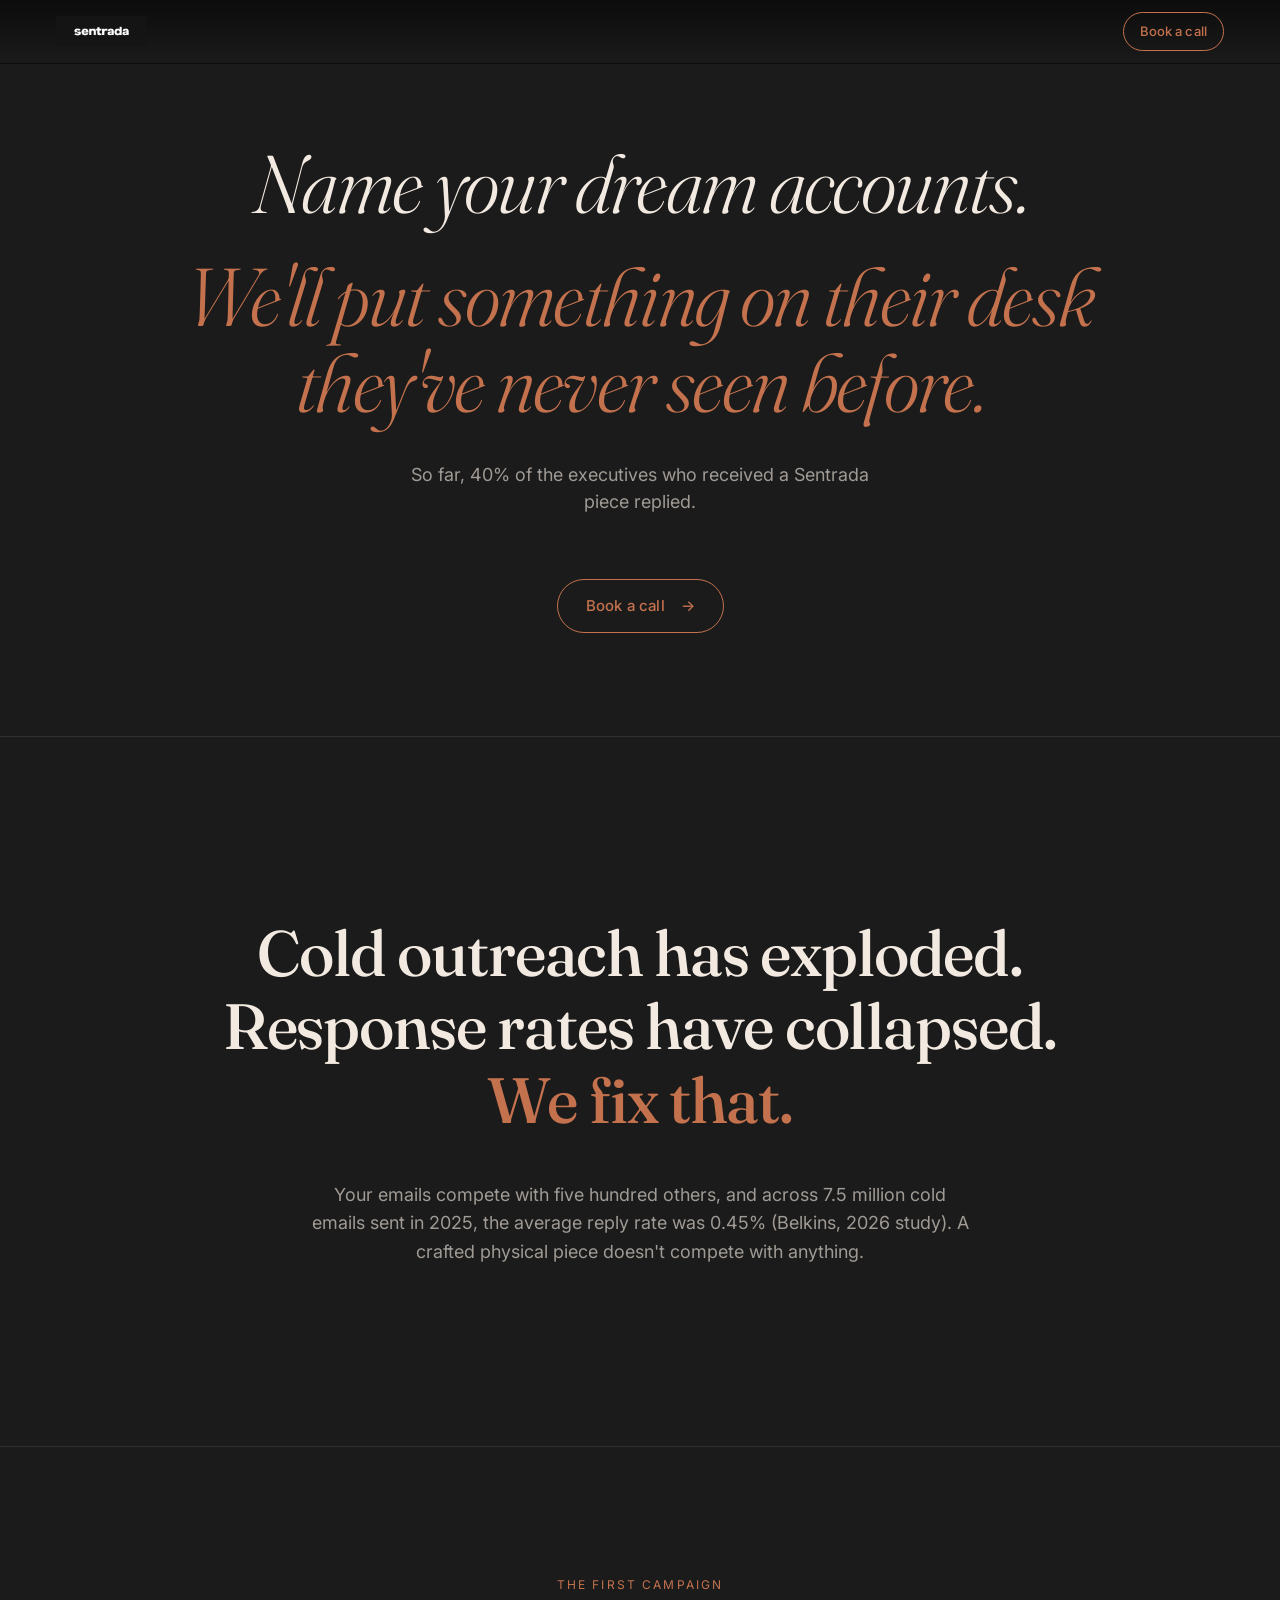
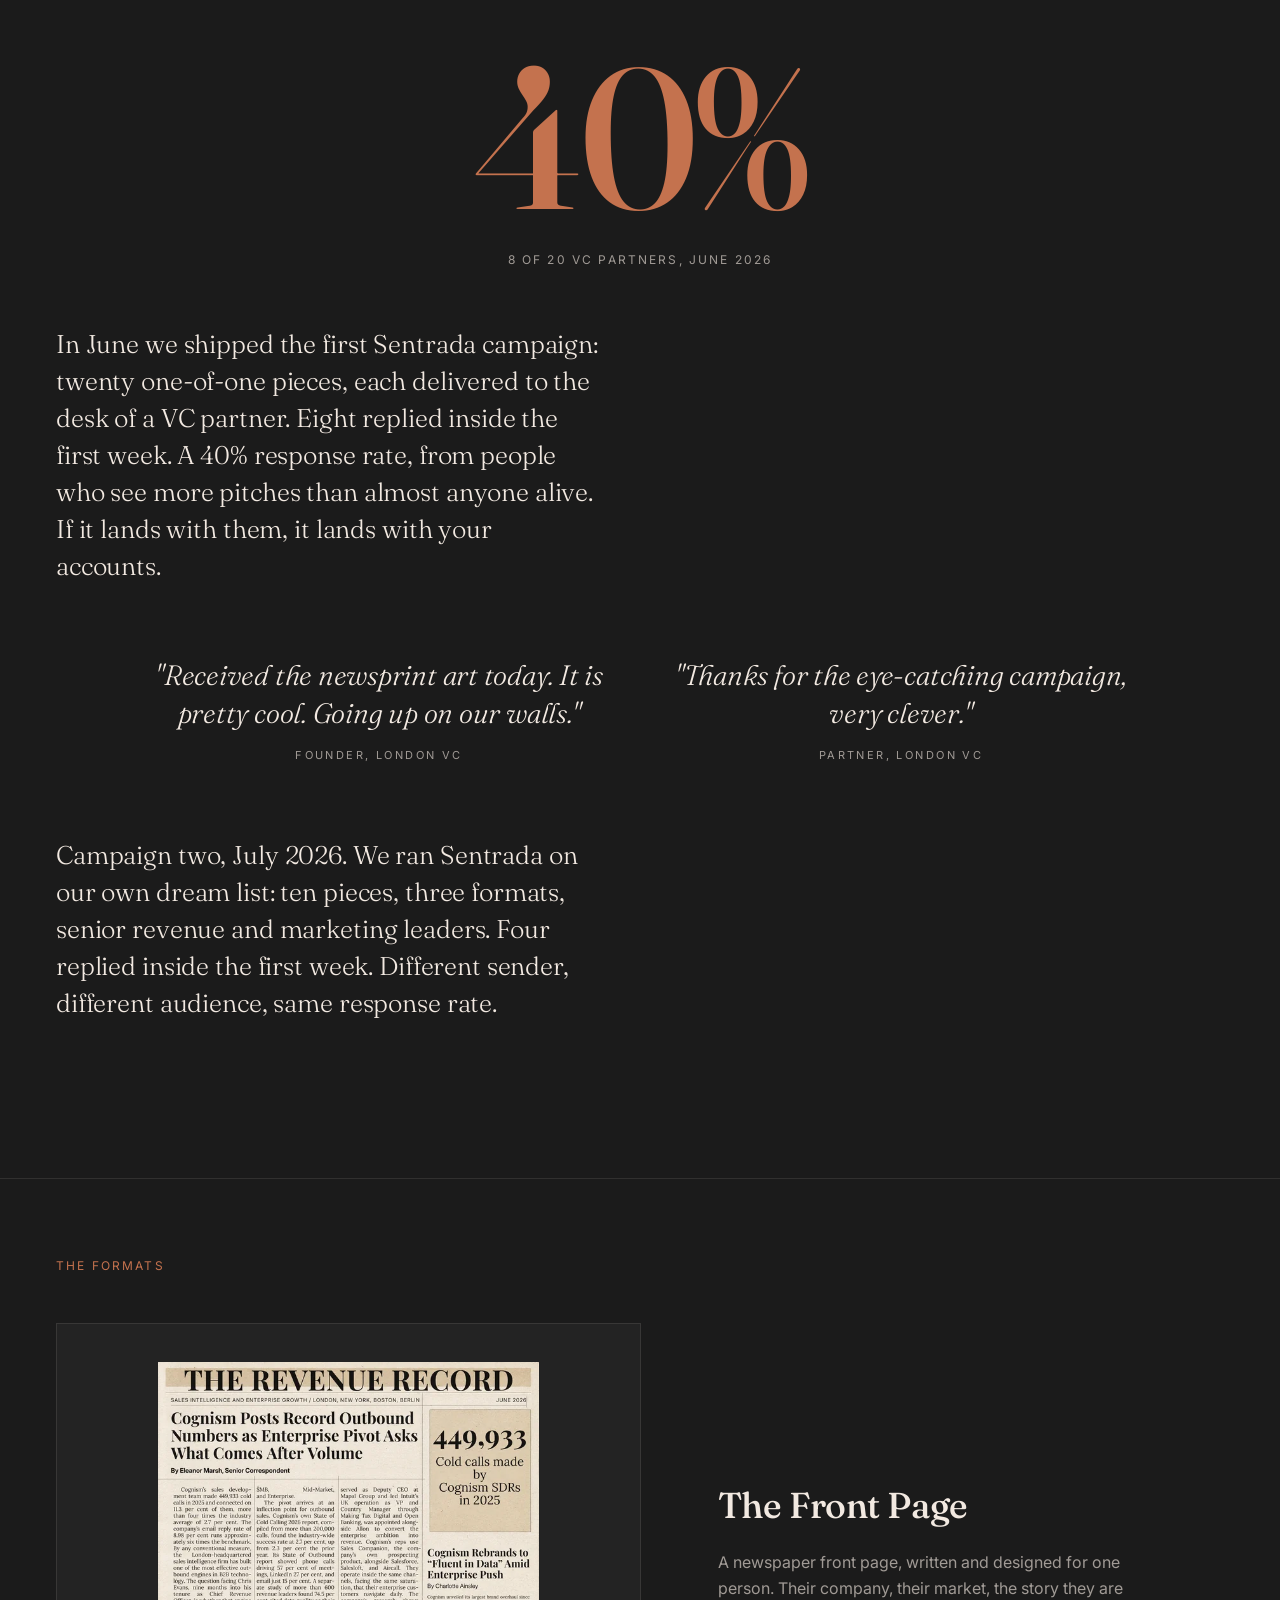
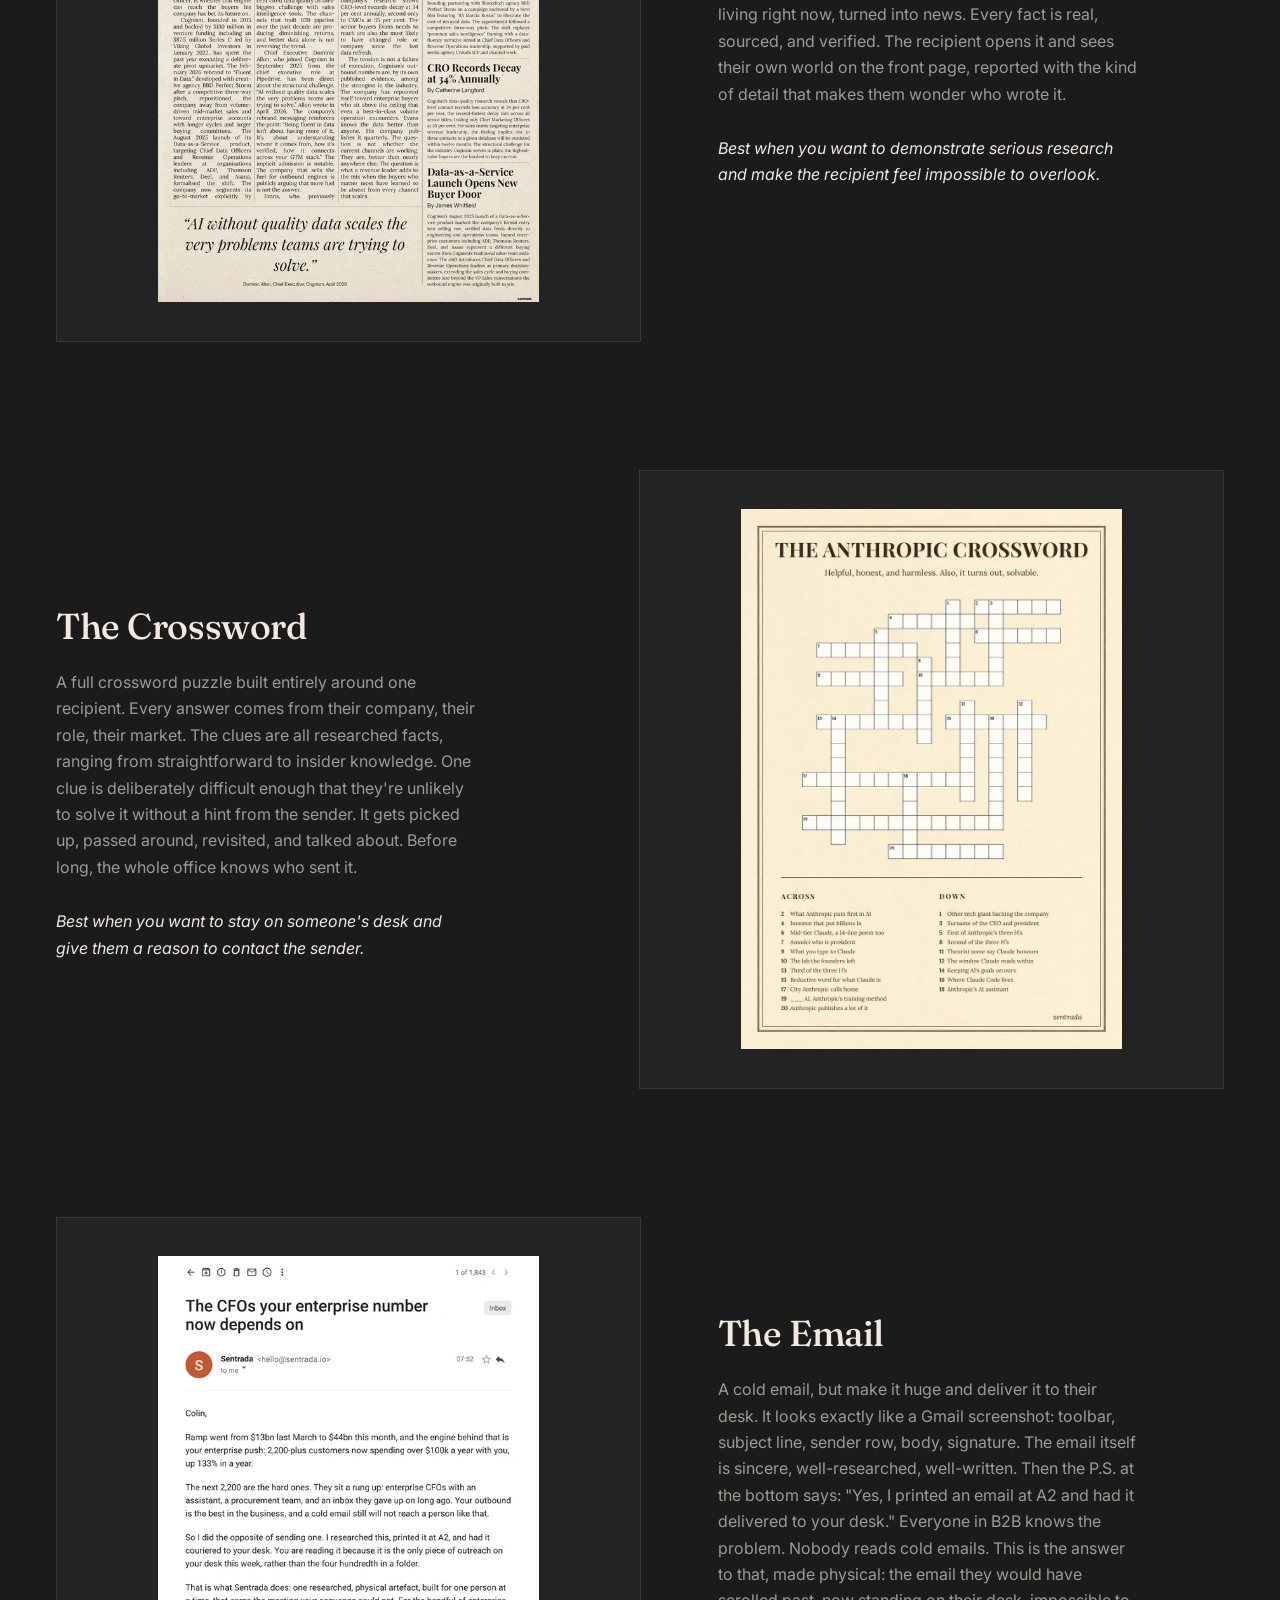
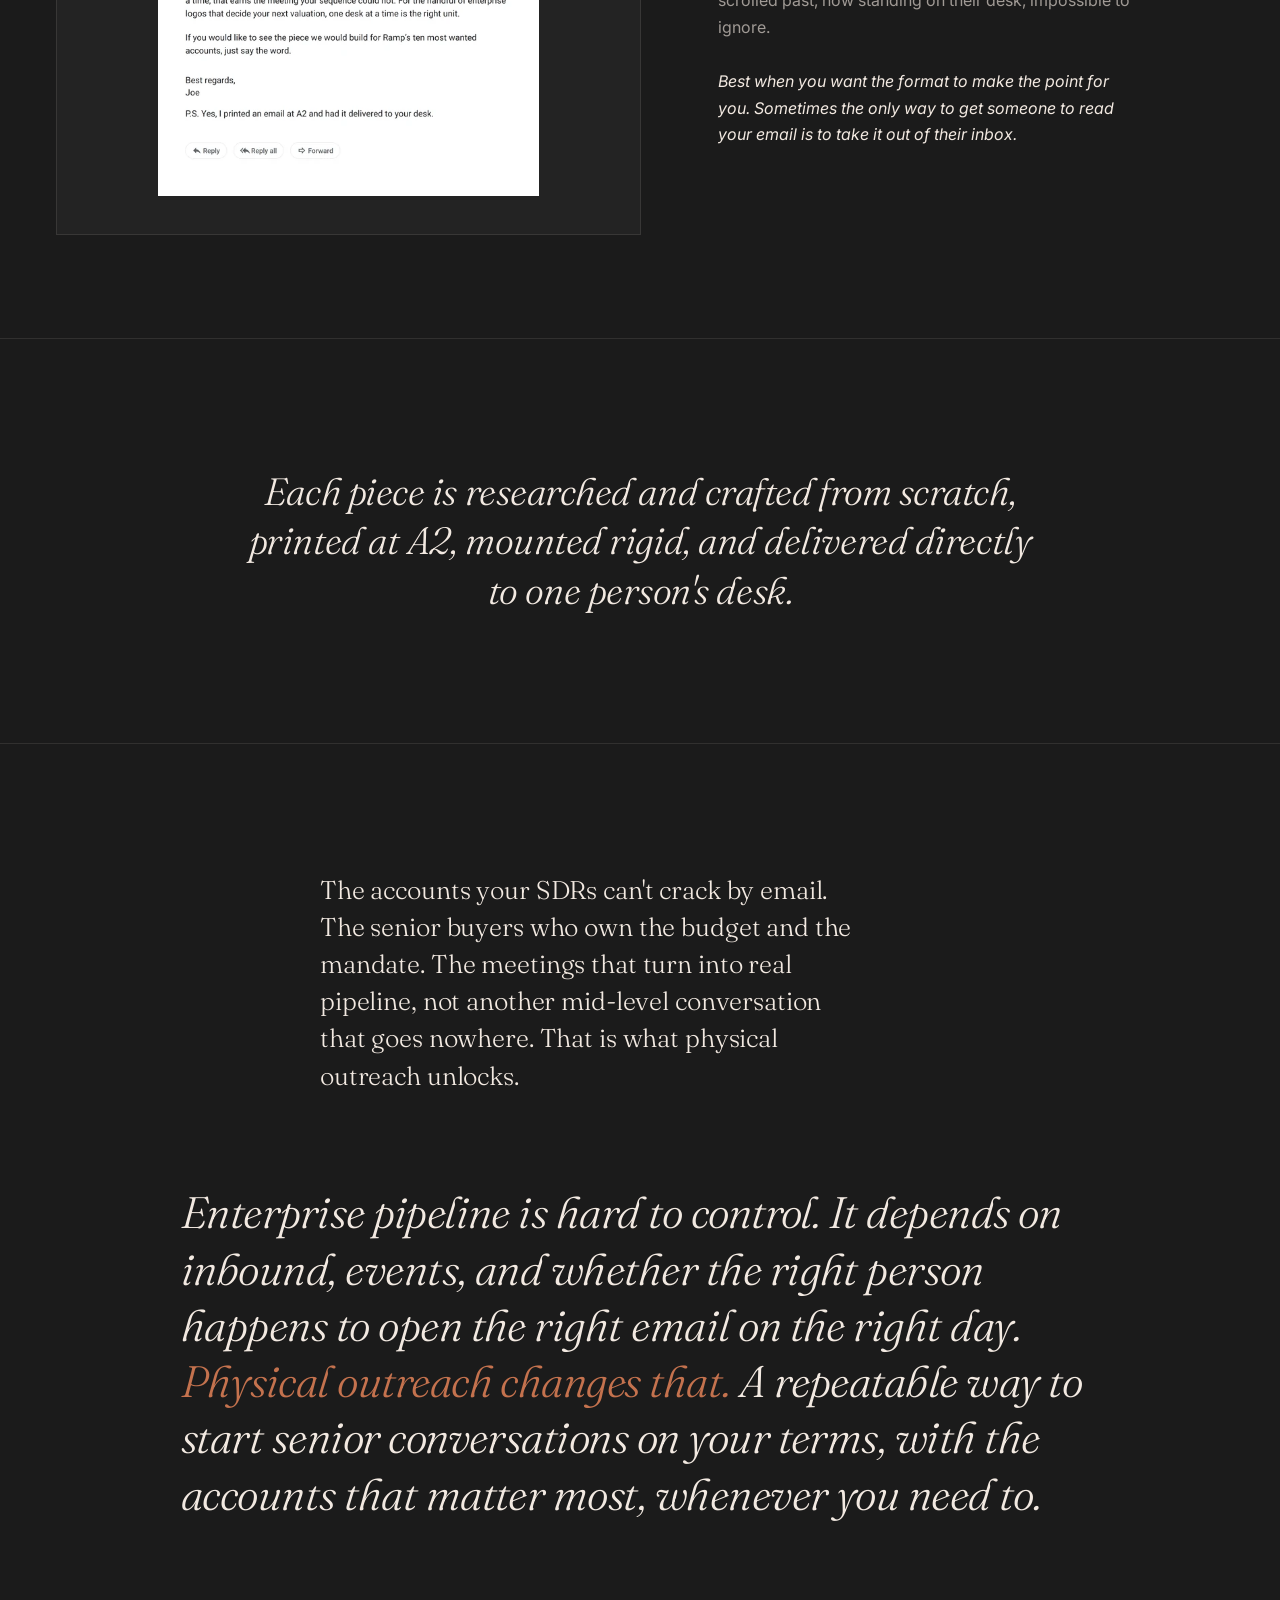
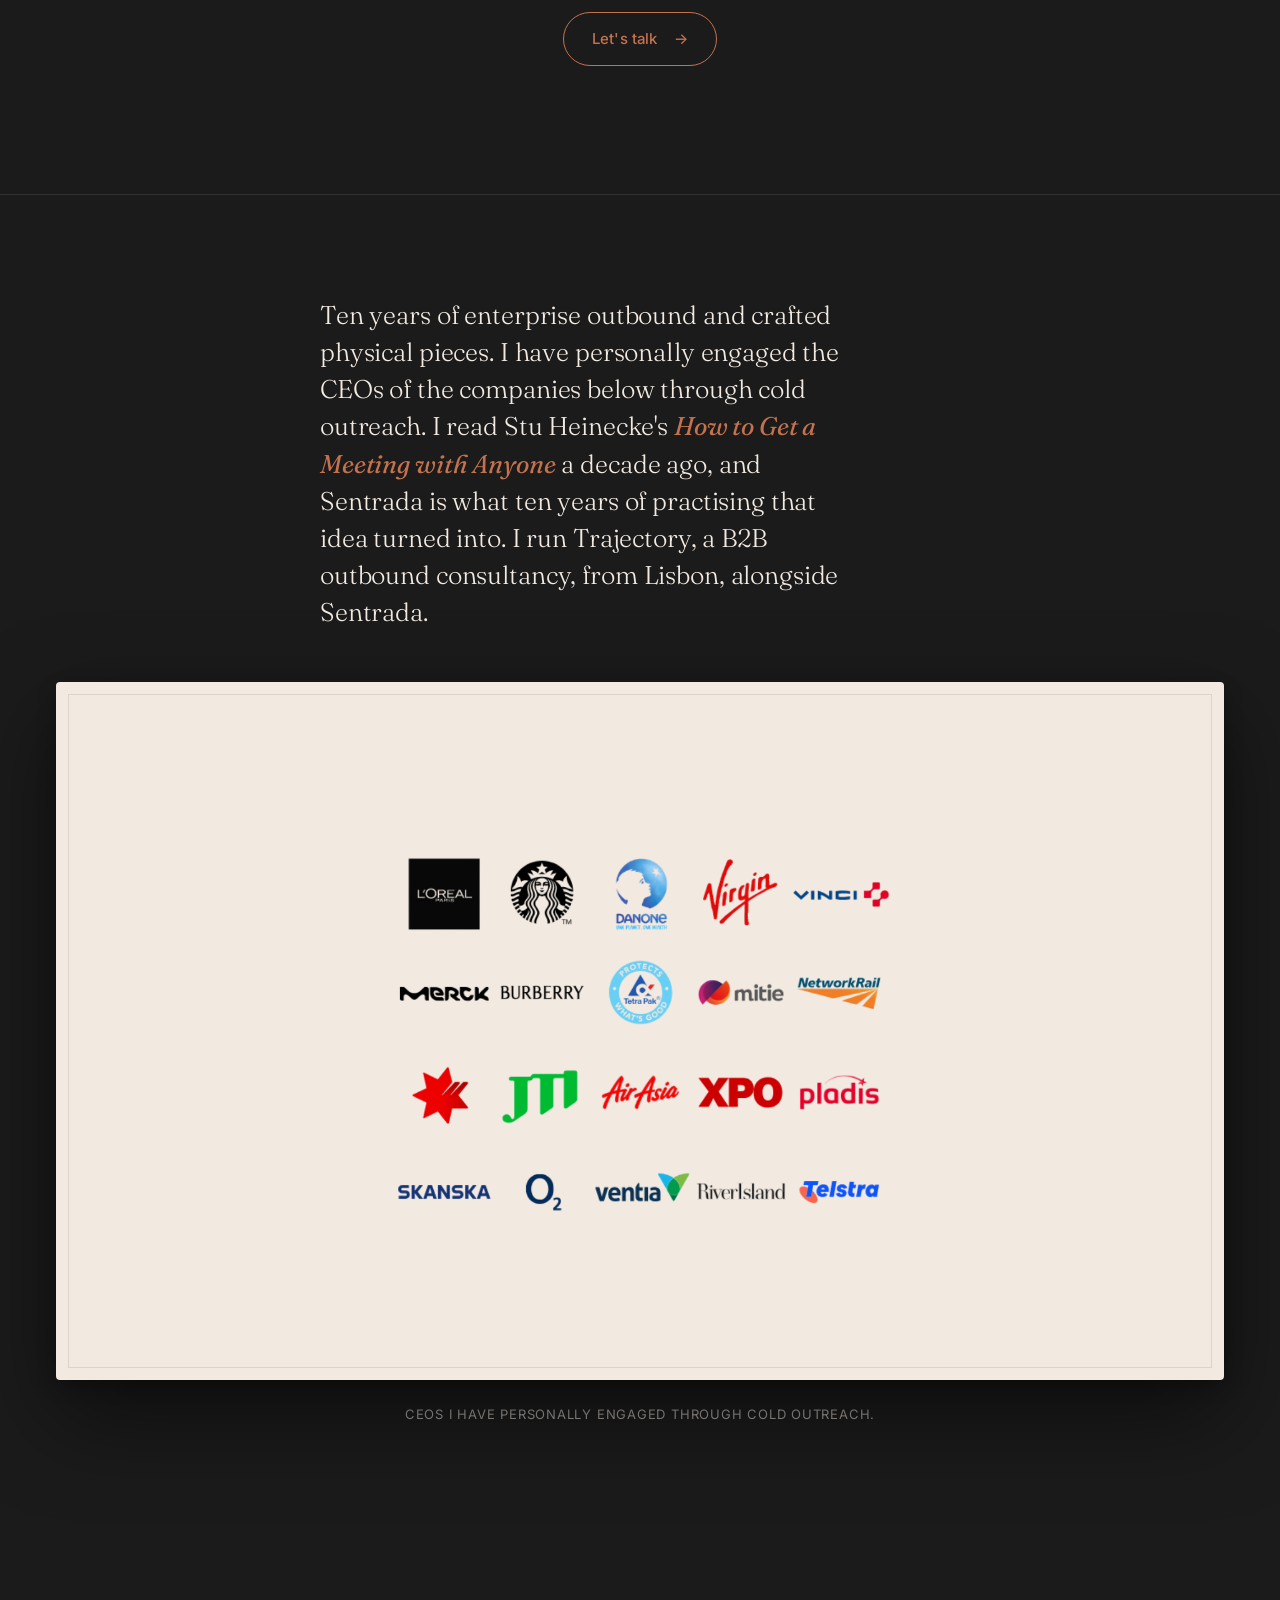
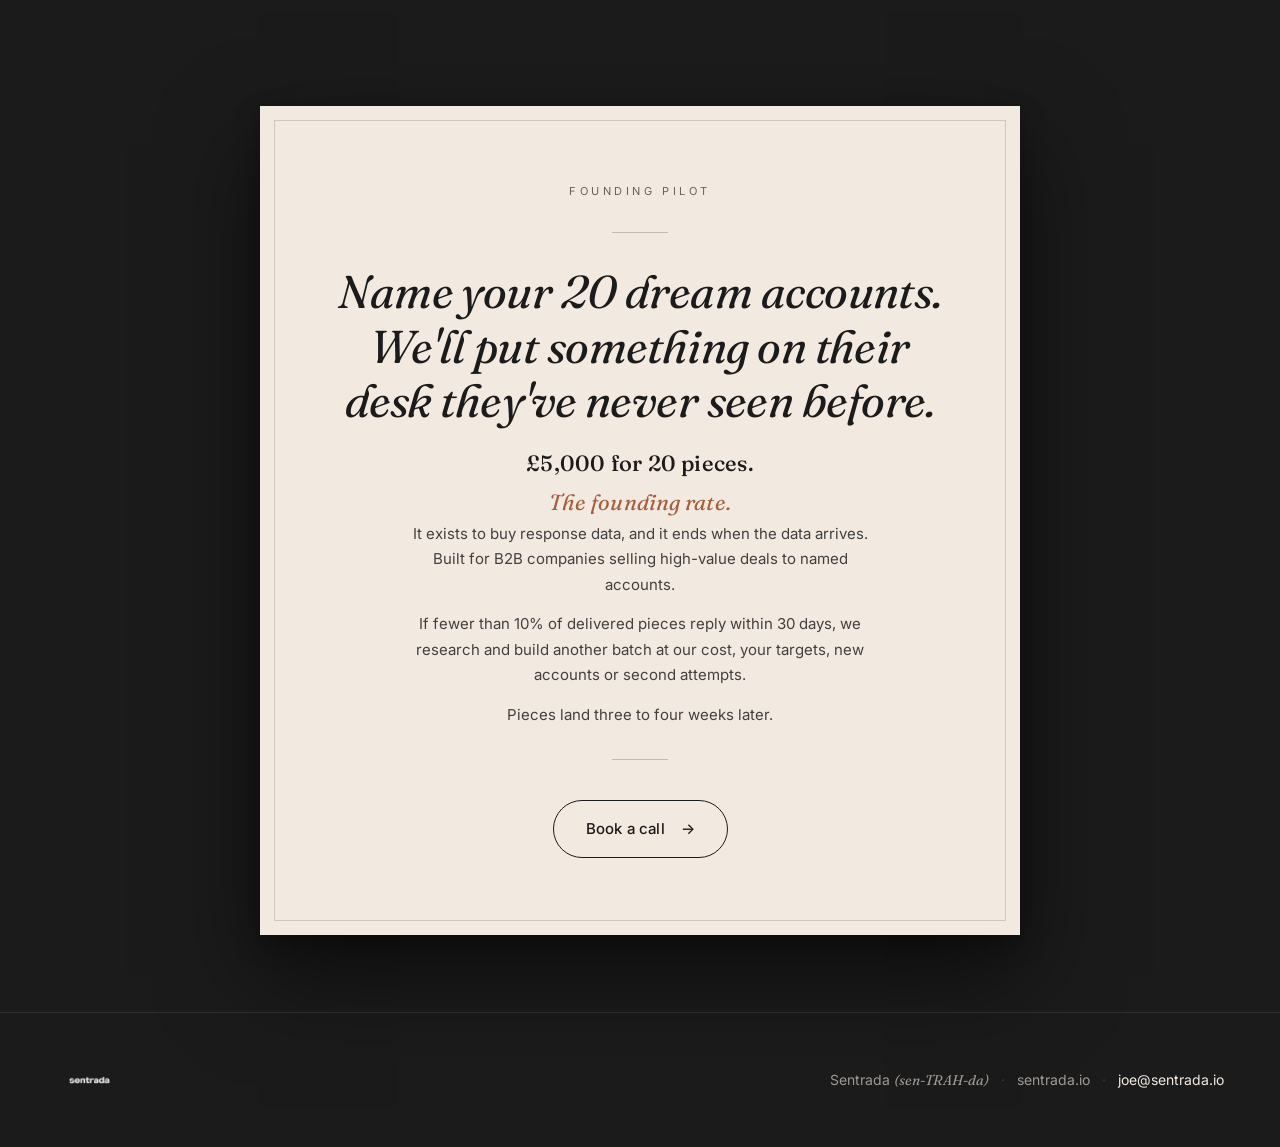
==== commit da5eb93c: "Offer: drop 'Twenty names starts the clock.'" ====
--- a/index.html
+++ b/index.html
@@ -16,7 +16,7 @@
   <meta property="og:image" content="https://sentrada.io/assets/og.png" />
   <meta property="og:image:width" content="1200" />
   <meta property="og:image:height" content="630" />
-  <meta property="og:image:alt" content="Sentrada. Cold outreach has exploded. Response rates have collapsed. We fix that. Founding pilot, first 5 Sentrada clients only." />
+  <meta property="og:image:alt" content="Sentrada. 40% of the executives who received a Sentrada piece replied. Founding pilot, £5,000 for 20 pieces." />
 
   <!-- Twitter card -->
   <meta name="twitter:card" content="summary_large_image" />
@@ -289,7 +289,7 @@
             or second attempts.
           </p>
           <p>
-            Twenty names starts the clock. Pieces land three to four weeks later.
+            Pieces land three to four weeks later.
           </p>
         </div>
 
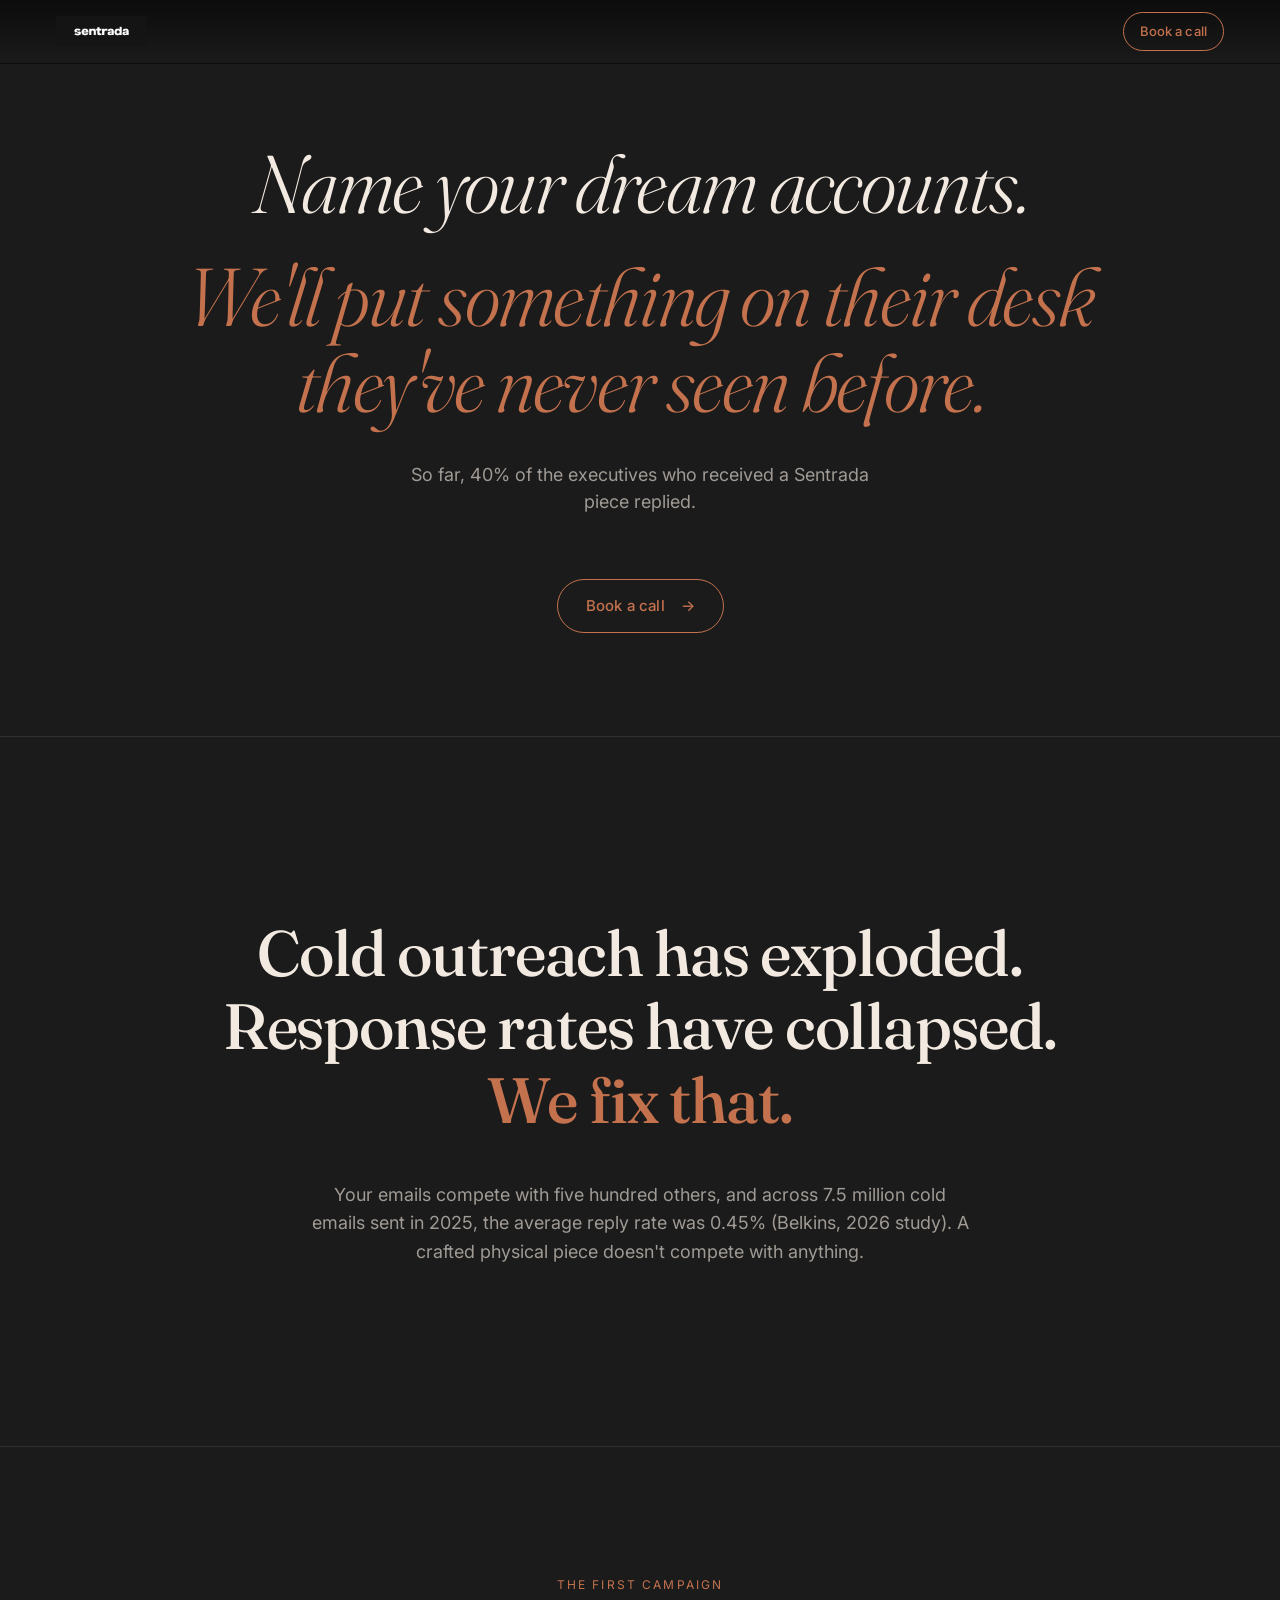
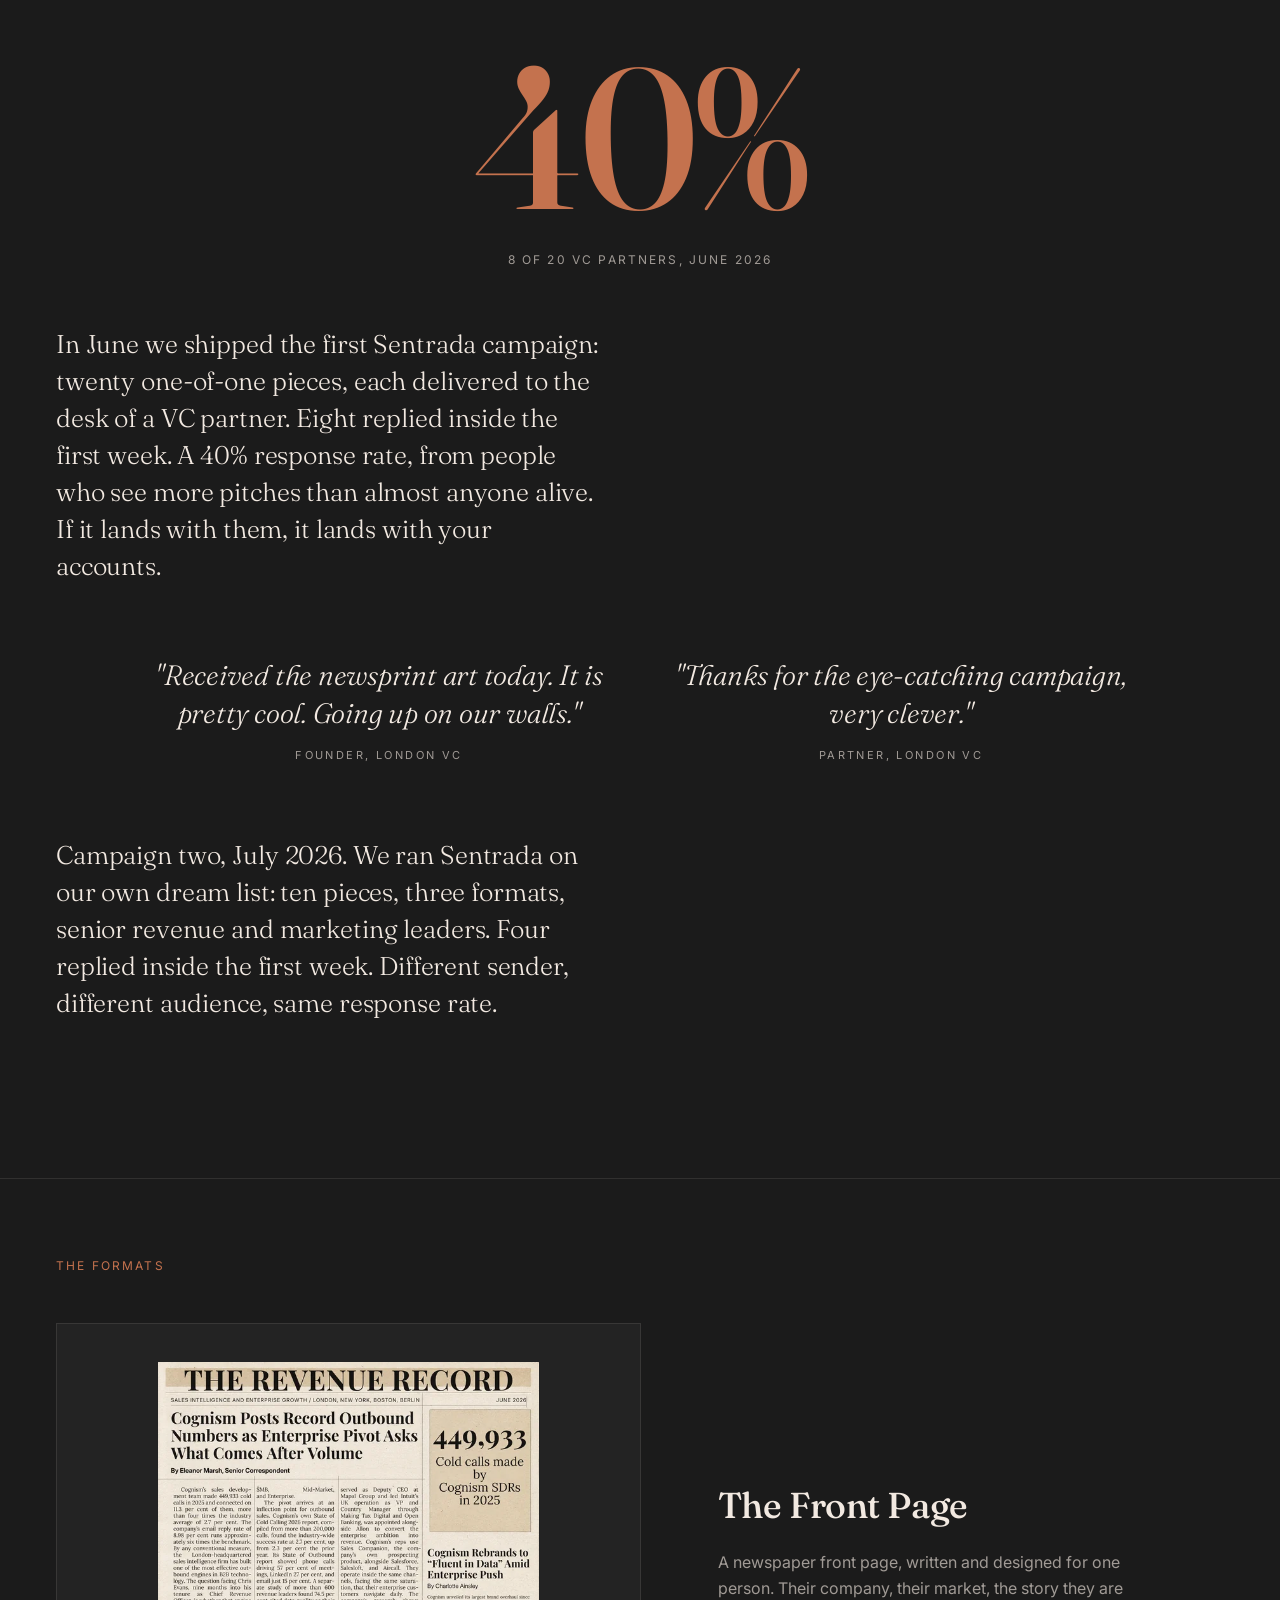
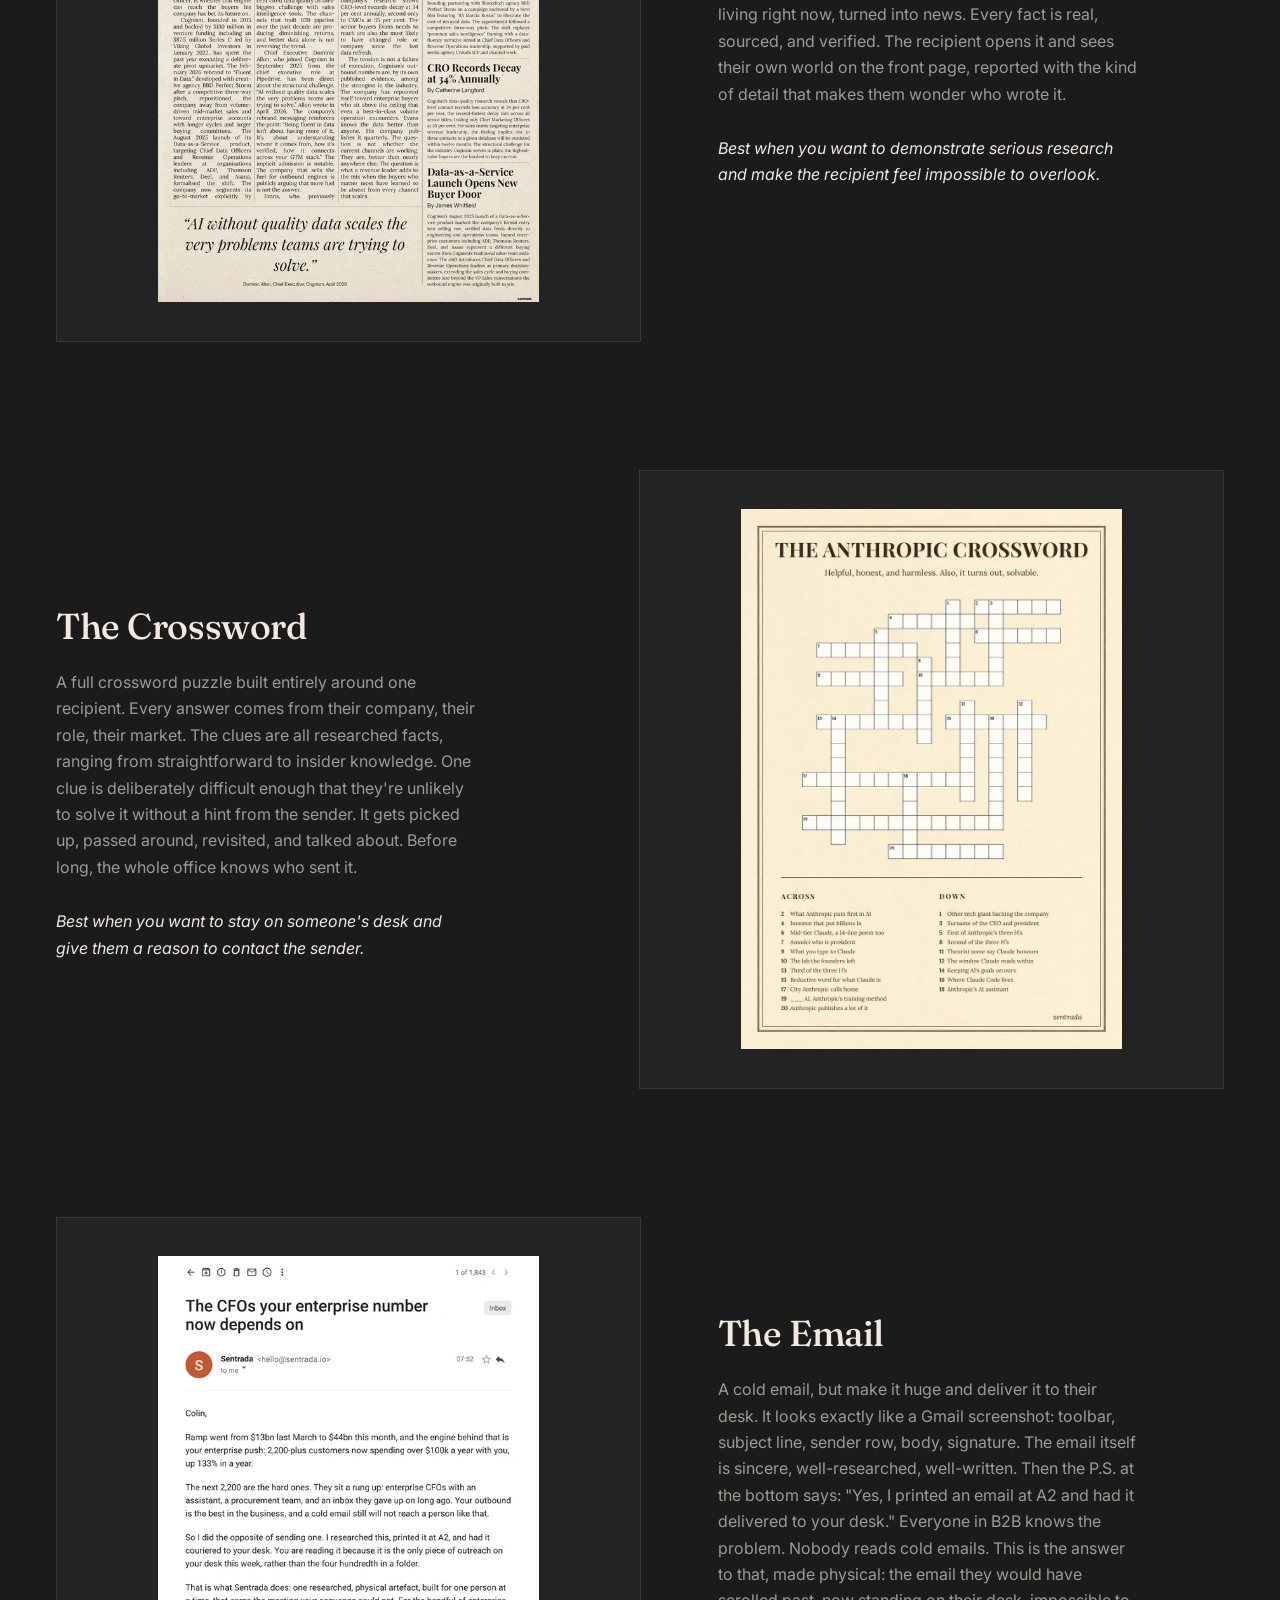
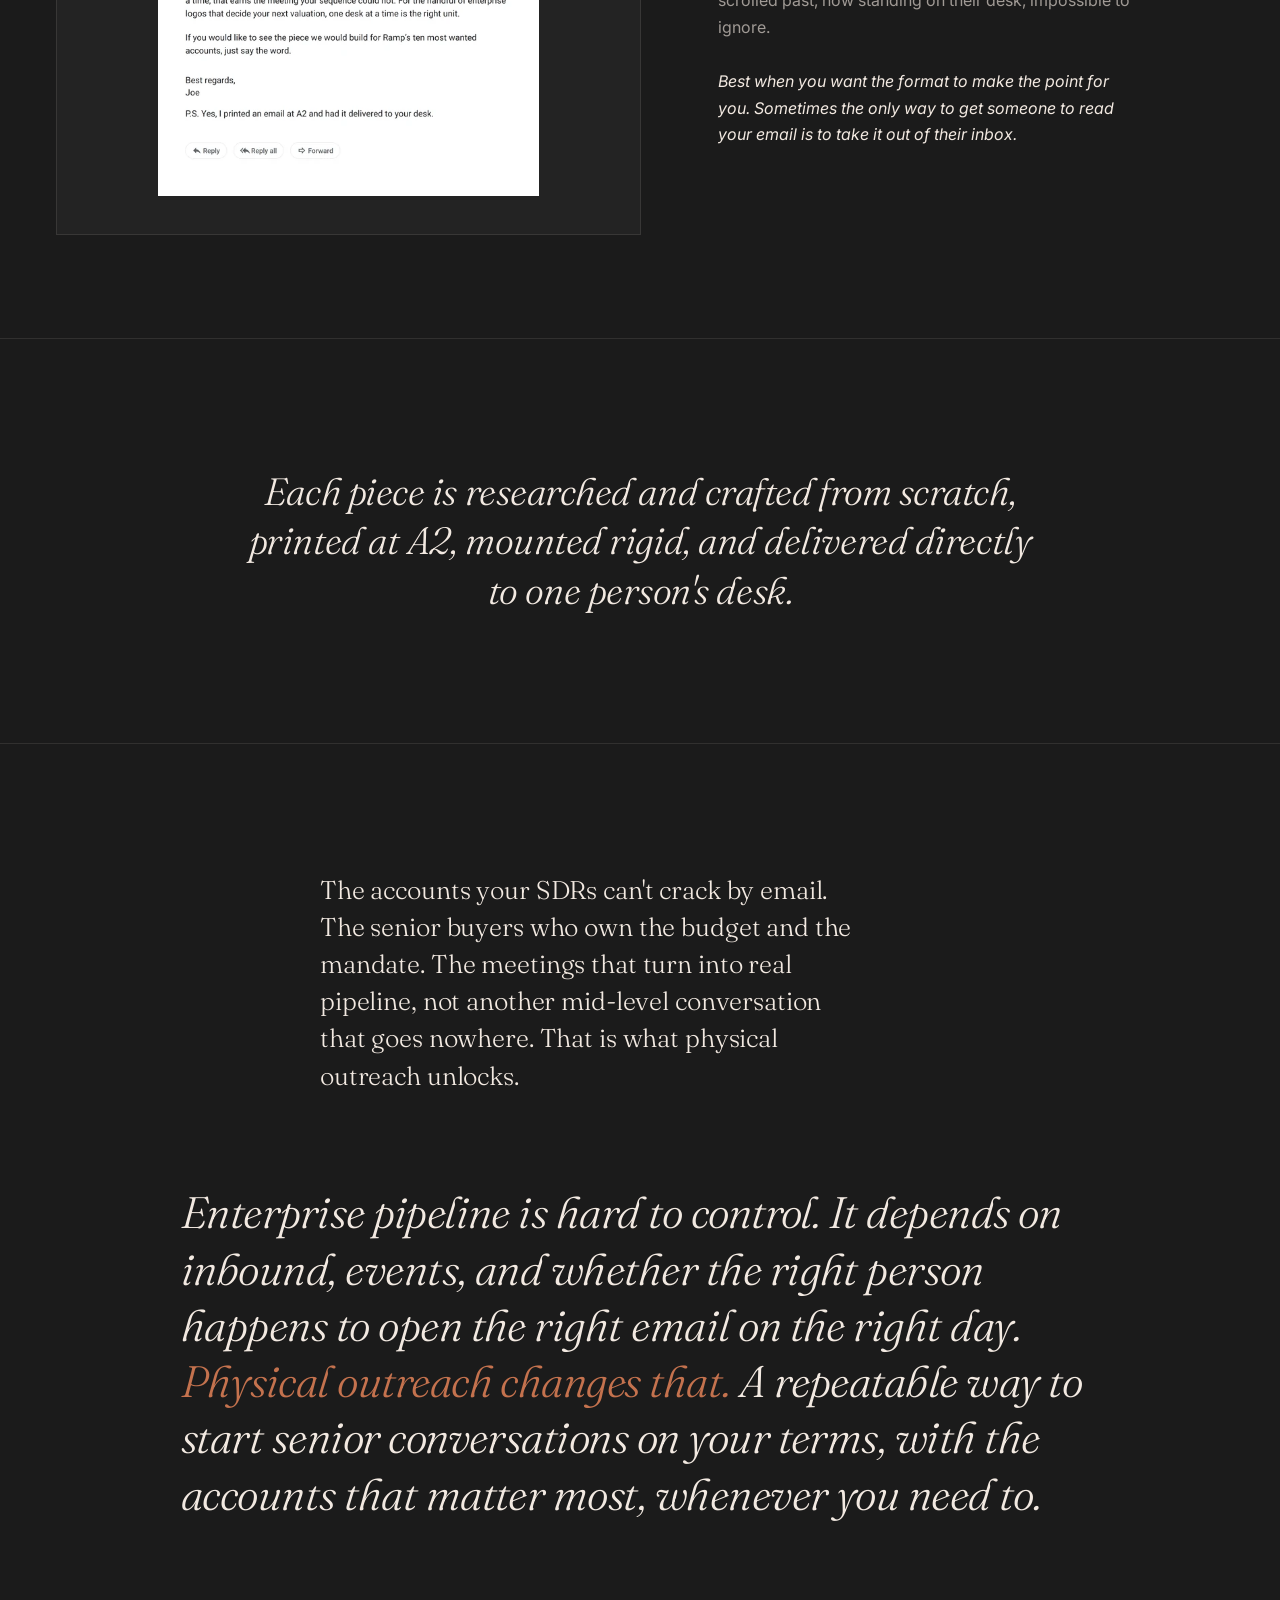
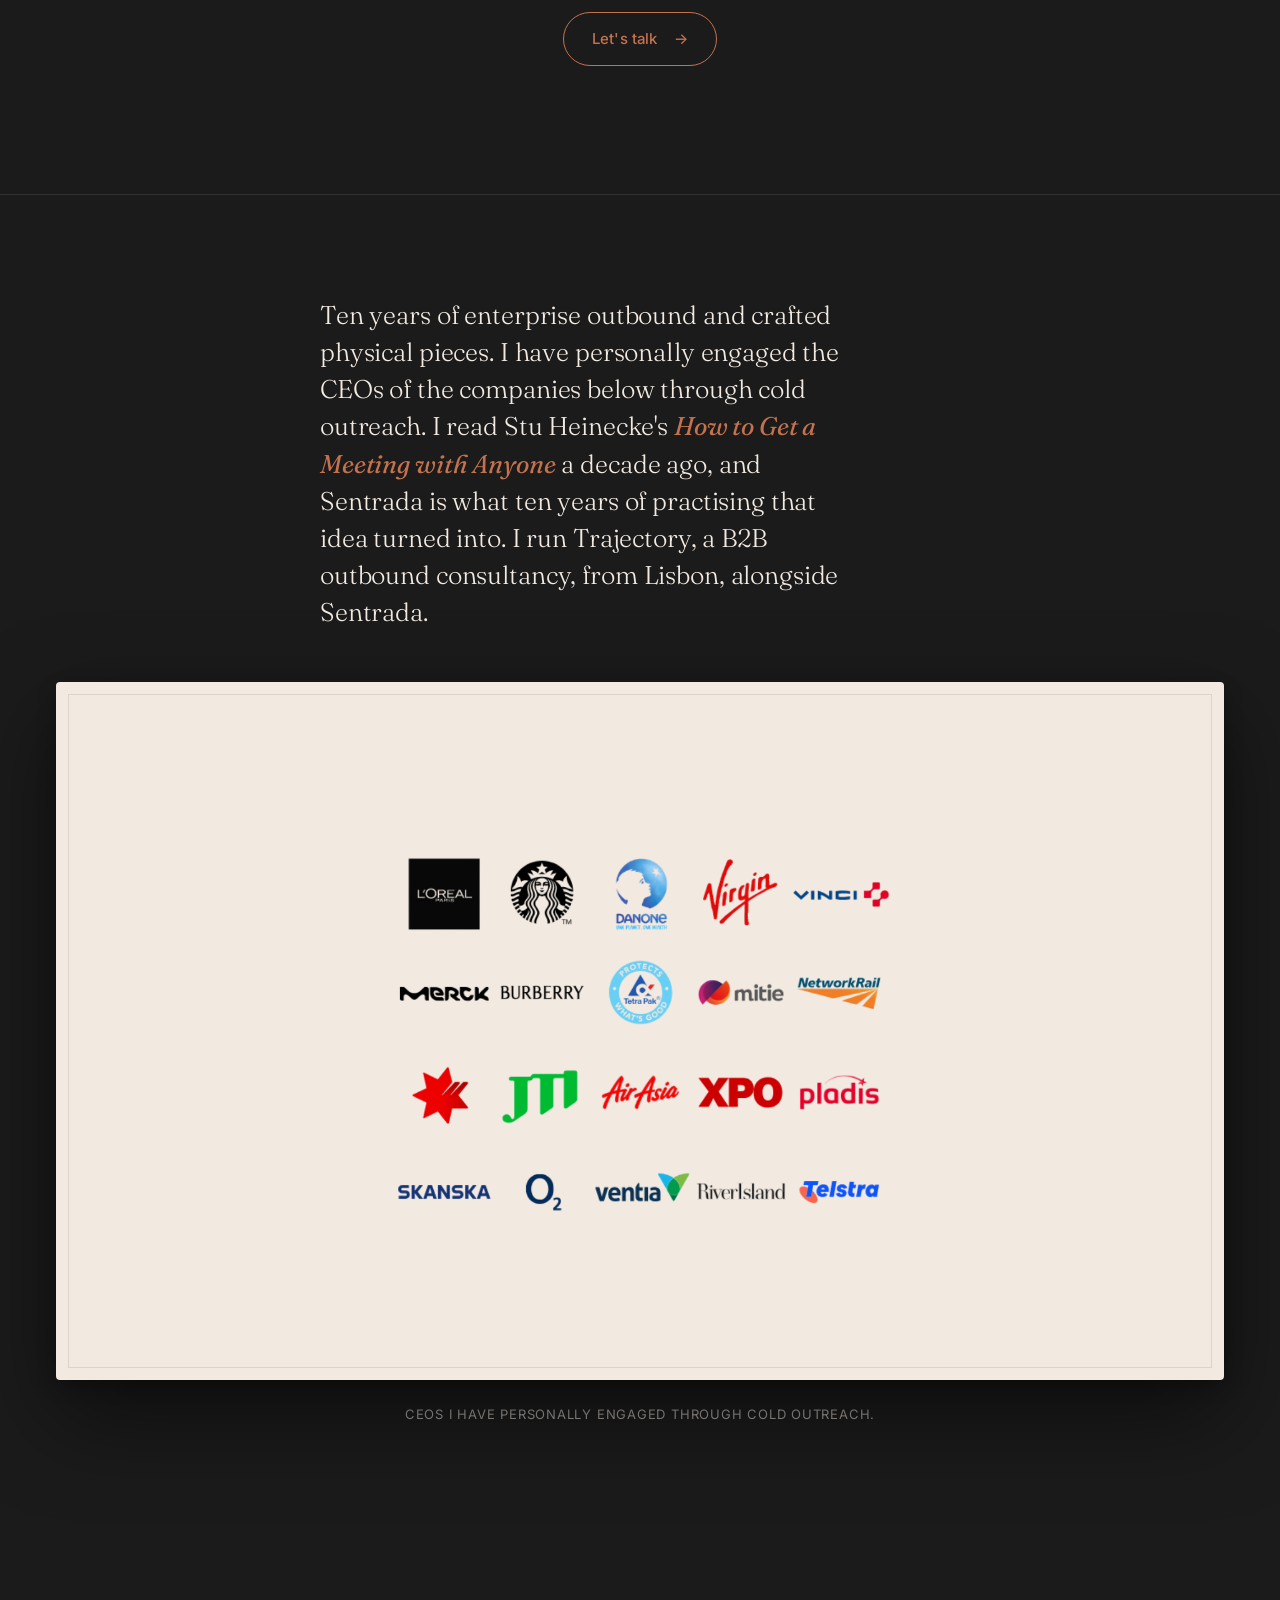
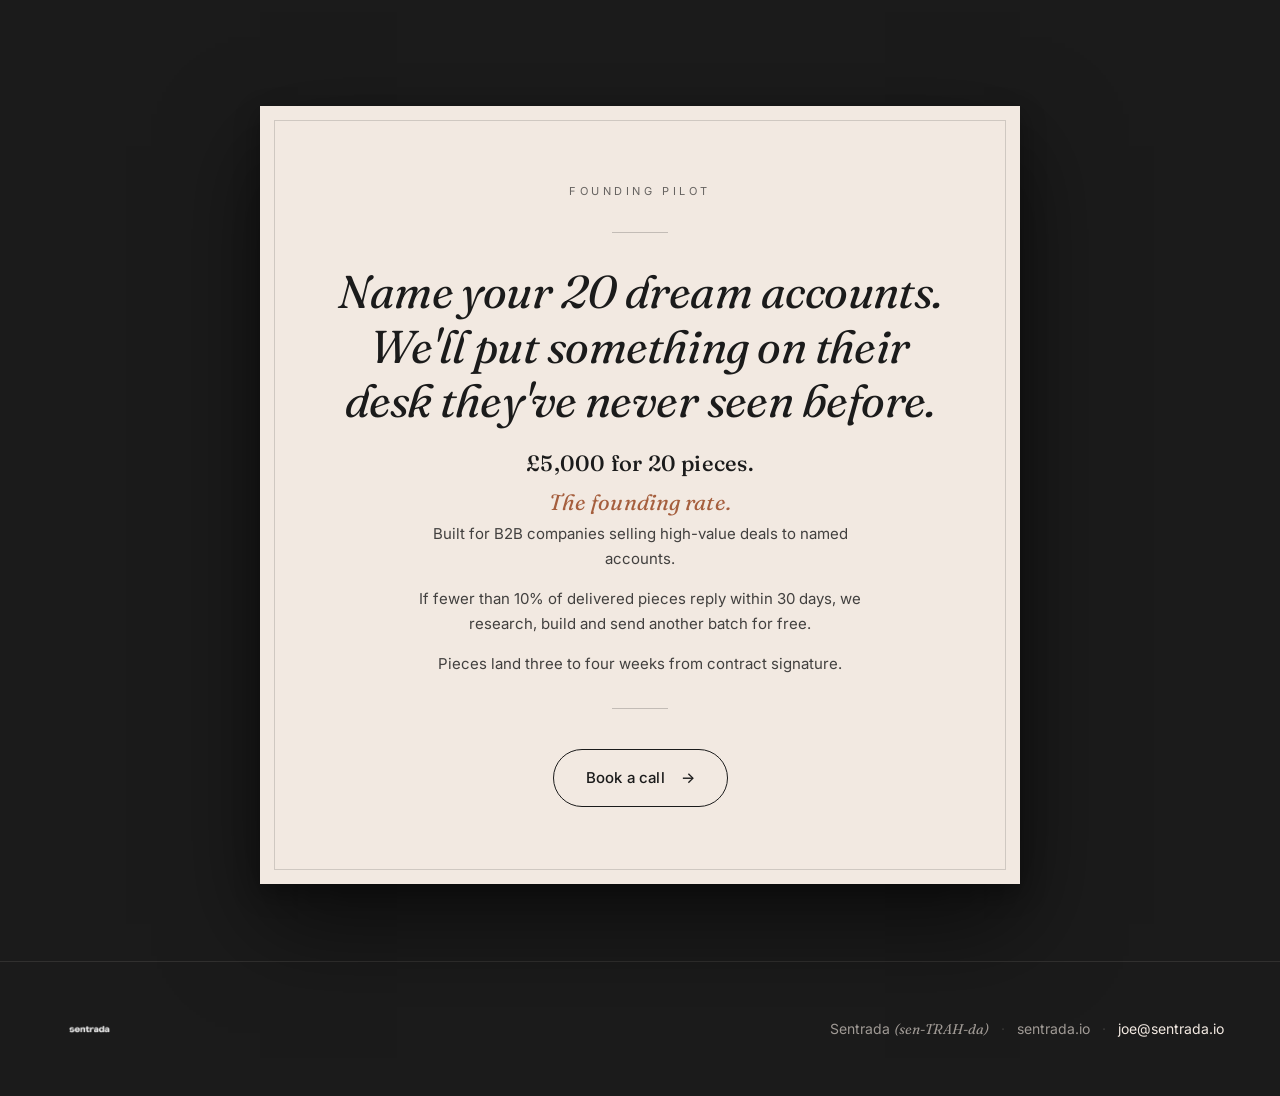
==== commit b47a367d: "Offer body: tighten to three lines - Drop the "buy response data" opener; lead with the audience lin" ====
--- a/index.html
+++ b/index.html
@@ -280,16 +280,14 @@
 
         <div class="invitation-body">
           <p>
-            It exists to buy response data, and it ends when the data arrives. Built
-            for B2B companies selling high-value deals to named accounts.
+            Built for B2B companies selling high-value deals to named accounts.
           </p>
           <p>
-            If fewer than 10% of delivered pieces reply within 30 days, we
-            research and build another batch at our cost, your targets, new accounts
-            or second attempts.
+            If fewer than 10% of delivered pieces reply within 30 days, we research,
+            build and send another batch for free.
           </p>
           <p>
-            Pieces land three to four weeks later.
+            Pieces land three to four weeks from contract signature.
           </p>
         </div>
 
